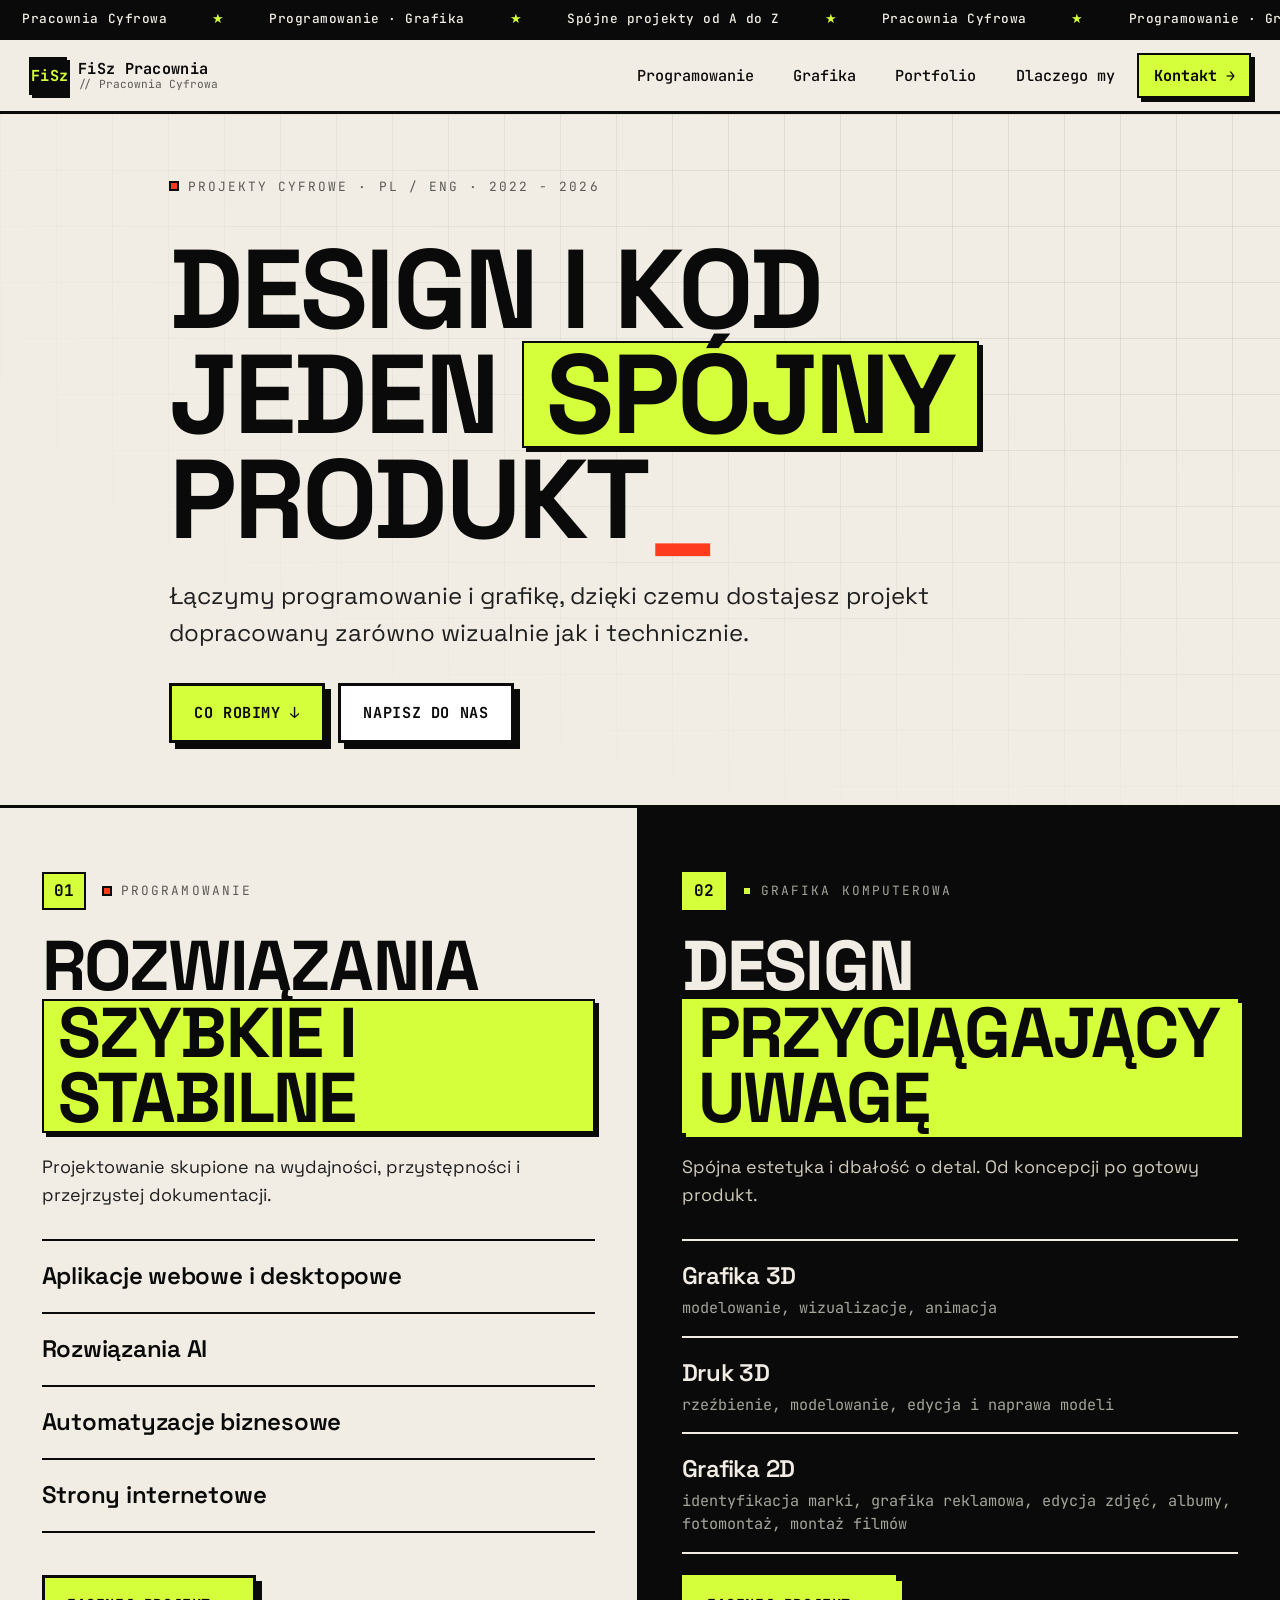
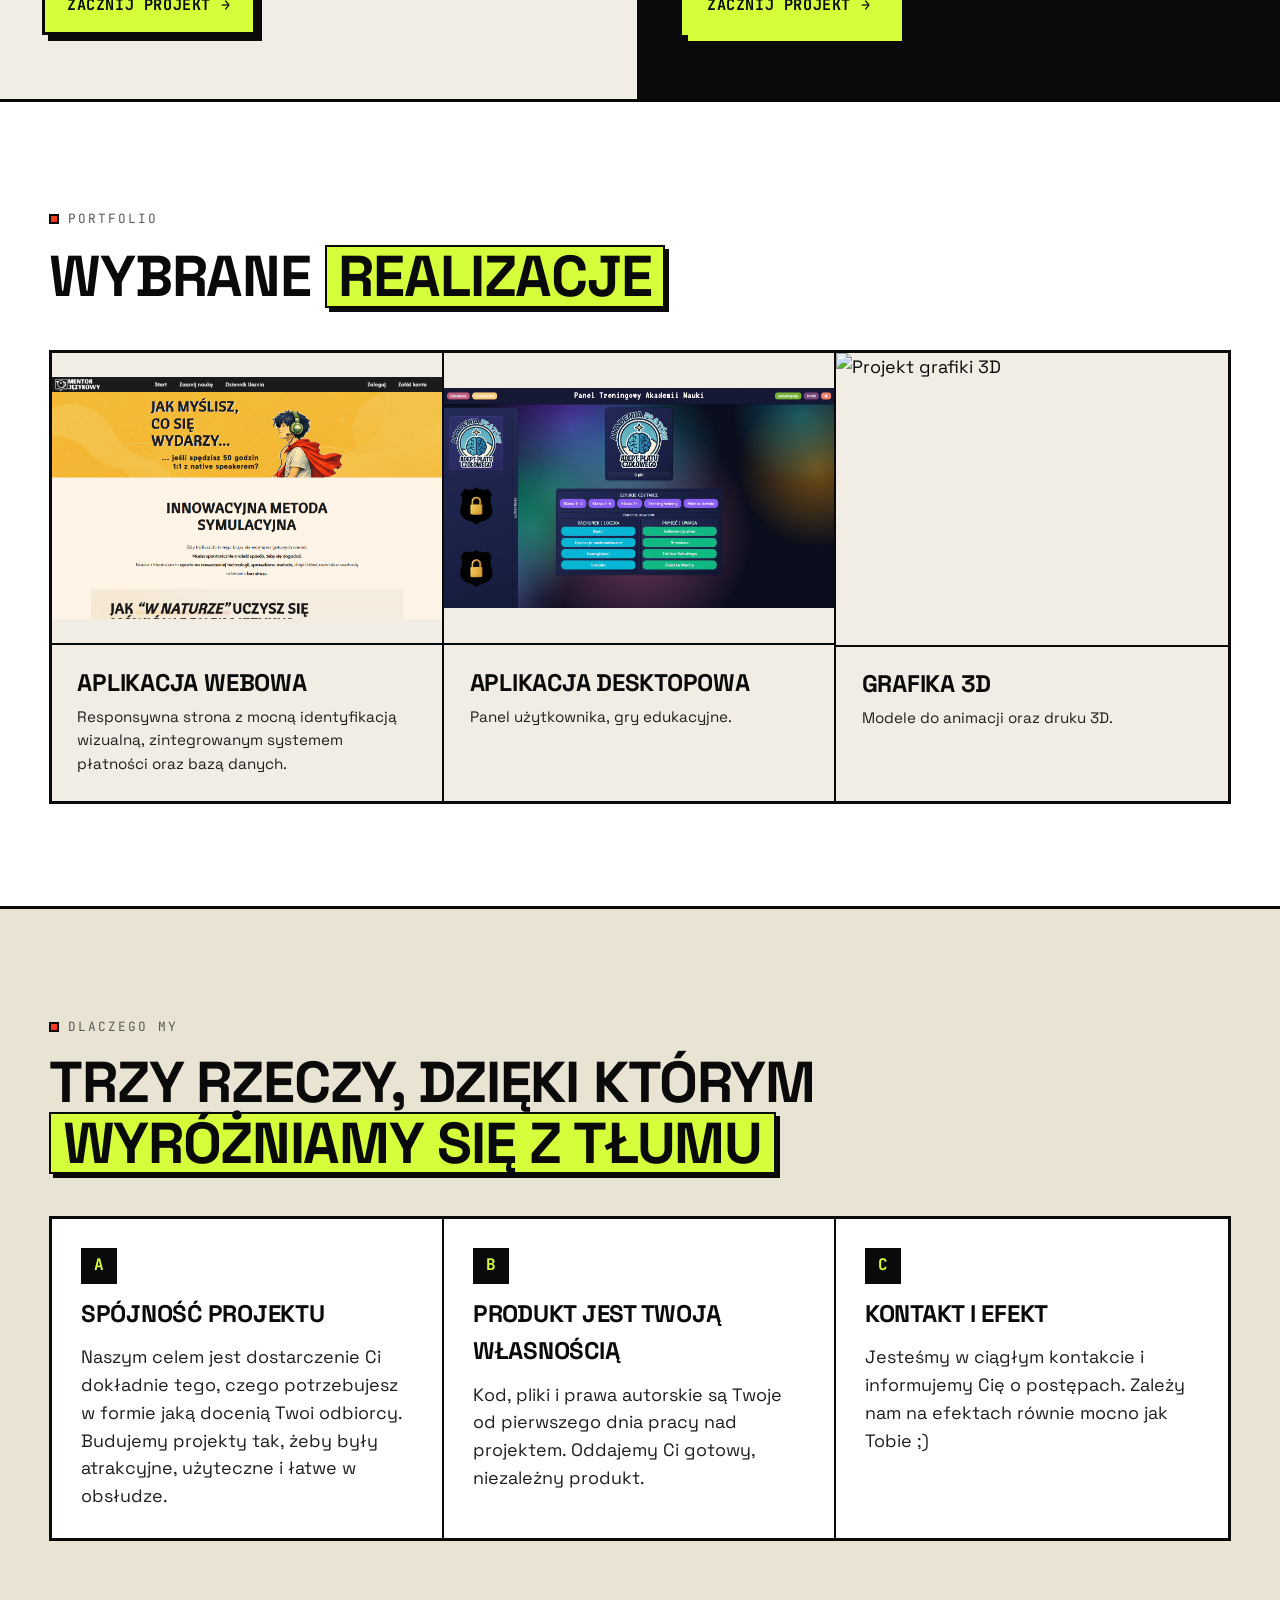
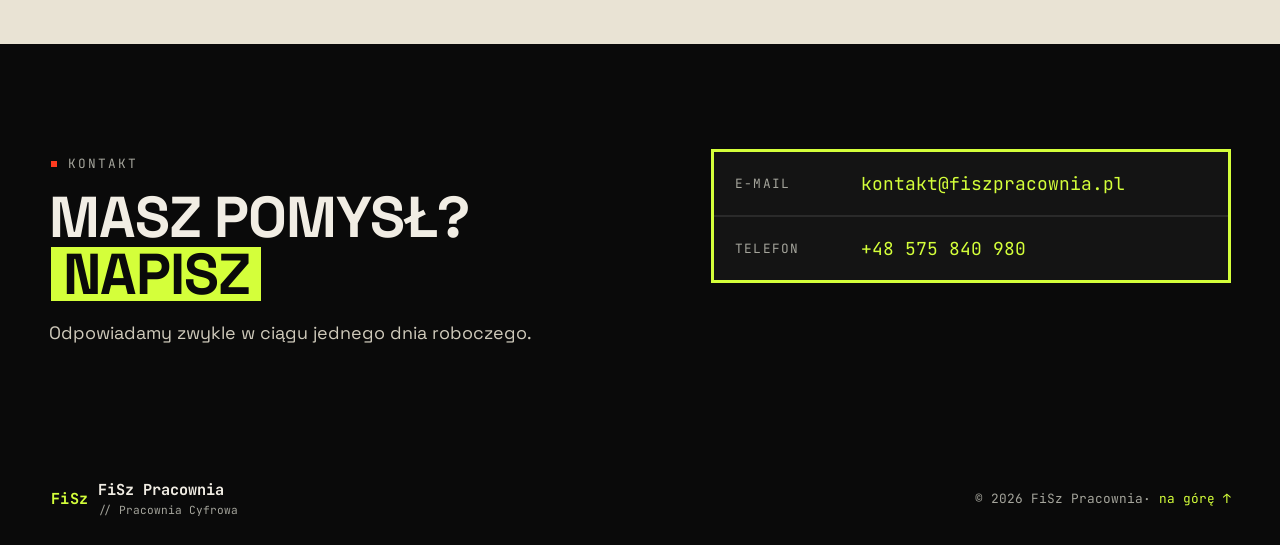
==== index.html @ e8bd593e "komit 3 26.05" ====
<!doctype html>
<html lang="pl">
<head>
  <meta charset="utf-8" />
  <meta name="viewport" content="width=device-width, initial-scale=1, viewport-fit=cover" />
  <meta name="theme-color" content="#0a0a0a" />
  <meta name="color-scheme" content="light dark" />

  <title>FiSz Pracownia - Pracownia Cyfrowa</title>
  <meta name="description" content="FiSz Pracownia — Pracownia Cyfrowa. Programowanie i Grafika Komputerowa" />
  <meta name="author" content="Filip Szczypuła" />
  <meta name="robots" content="index, follow" />

  <meta property="og:type" content="website" />
  <meta property="og:title" content="FiSz Pracownia- Pracownia Cyfrowa" />
  <meta property="og:description" content="Programowanie i Grafika Komputerowa w jednej pracowni. Stwórz z nami spójny produkt." />
  <meta property="og:locale" content="pl_PL" />
  <meta property="og:image" content="og-image.svg" />

  <meta name="twitter:card" content="summary_large_image" />
  <meta name="twitter:title" content="FiSz Pracownia - Pracownia Cyfrowa" />
  <meta name="twitter:description" content="Programowanie i Grafika Komputerowa w jednej pracowni. Stwórz z nami spójny produkt." />

  <link rel="icon" type="image/svg+xml" href="favicon.svg" />
  <link rel="canonical" href="./" />

  <link rel="preconnect" href="https://fonts.googleapis.com" />
  <link rel="preconnect" href="https://fonts.gstatic.com" crossorigin />
  <link href="https://fonts.googleapis.com/css2?family=Space+Grotesk:wght@400;500;600;700&family=JetBrains+Mono:wght@400;500;700&display=swap" rel="stylesheet" />

  <link rel="stylesheet" href="styles.css" />

  <script type="application/ld+json">
  {
    "@context": "https://schema.org",
    "@type": "ProfessionalService",
    "name": "FiSz Pracownia - Pracownia Cyfrowa",
    "description": "Pracownia programistyczno-graficzna. Aplikacje, AI, automatyzacje oraz grafika 3D i 2D.",
    "areaServed": "PL",
    "knowsLanguage": ["pl", "en"],
    "url": "./"
  }
  </script>
</head>
<body>

  <a class="skip" href="#main">Przejdź do treści</a>

  <!-- ============== TICKER ============== -->
  <div class="ticker" aria-hidden="true">
    <div class="ticker__track">
      <span>Pracownia Cyfrowa</span><span>★</span>
      <span>Programowanie · Grafika</span><span>★</span>
      <span>Spójne projekty od A do Z</span><span>★</span>
      <span>Pracownia Cyfrowa</span><span>★</span>
      <span>Programowanie · Grafika</span><span>★</span>
      <span>Spójne projekty od A do Z</span><span>★</span>
      <span>Pracownia Cyfrowa</span><span>★</span>
      <span>Programowanie · Grafika</span><span>★</span>
      <span>Spójne projekty od A do Z</span><span>★</span>
    </div>
  </div>

  <!-- ============== NAV ============== -->
  <header class="nav" id="top">
    <a href="#top" class="nav__brand" aria-label="FiSz Pracownia">
      <span class="nav__mark" aria-hidden="true">FiSz</span>
      <span class="nav__name">
        <strong>FiSz Pracownia</strong>
        <small>// Pracownia Cyfrowa</small>
      </span>
    </a>

    <button class="nav__toggle" type="button" aria-expanded="false" aria-controls="nav-menu" aria-label="Menu">
      <span></span><span></span><span></span>
    </button>

    <nav id="nav-menu" class="nav__menu" aria-label="Nawigacja główna">
      <a href="#programowanie">Programowanie</a>
      <a href="#grafika">Grafika</a>
        <a href="#portfolio">Portfolio</a>
      <a href="#dlaczego">Dlaczego my</a>
      <a href="#kontakt" class="nav__cta">Kontakt &rarr;</a>
    </nav>
  </header>

  <main id="main">

    <!-- ============== HERO ============== -->
    <section class="hero">
      <div class="grid-bg" aria-hidden="true"></div>

      <div class="hero__inner container">
        <p class="eyebrow"><span class="dot"></span> Projekty Cyfrowe · PL / ENG · 2022 - 2026</p>

        <h1 class="hero__title">
          Design i Kod<br />
          JEDEN
          <span class="hl">SPÓJNY</span><br />
          PRODUKT<span class="caret" aria-hidden="true">_</span>
        </h1>

        <p class="hero__lead">
          Łączymy programowanie i grafikę, dzięki czemu dostajesz projekt dopracowany zarówno wizualnie jak i technicznie.
        </p>

        <div class="hero__cta">
          <a href="#co-robimy" class="btn btn--primary">Co robimy &darr;</a>
          <a href="#kontakt" class="btn btn--ghost">Napisz do nas</a>
        </div>
      </div>
    </section>

    <!-- ============== CO ROBIMY — SPLIT ============== -->
    <section class="split" id="co-robimy" aria-label="Co robimy">

      <article class="split__half split__half--code" id="programowanie">
        <header class="split__head">
          <span class="split__num">01</span>
          <p class="eyebrow"><span class="dot"></span> Programowanie</p>
        </header>

        <h2 class="split__title">Rozwiązania<br /> <span class="hl">Szybkie i stabilne</span></h2>

        <p class="split__lead">
         Projektowanie skupione na wydajności, przystępności i przejrzystej dokumentacji.
        </p>

        <ul class="split__list" role="list">
          <li><strong>Aplikacje webowe i desktopowe</strong><span></span></li>
          <li><strong>Rozwiązania AI</strong><span></span></li>
          <li><strong>Automatyzacje biznesowe</strong><span></span></li>
          <li><strong>Strony internetowe</strong><span></span></li>
        </ul>

        <a href="#kontakt" class="btn btn--primary">Zacznij projekt &rarr;</a>
      </article>

      <article class="split__half split__half--art" id="grafika">
        <header class="split__head">
          <span class="split__num">02</span>
          <p class="eyebrow"><span class="dot"></span> Grafika Komputerowa</p>
        </header>

        <h2 class="split__title">Design<br /><span class="hl">przyciągający uwagę</span></h2>

        <p class="split__lead">
          Spójna estetyka i dbałość o detal. Od koncepcji po gotowy produkt.
        </p>

        <ul class="split__list" role="list">
          <li><strong>Grafika 3D</strong><span>modelowanie, wizualizacje, animacja</span></li>
          <li><strong>Druk 3D</strong><span>rzeźbienie, modelowanie, edycja i naprawa modeli</span></li>
          <li><strong>Grafika 2D</strong><span>identyfikacja marki, grafika reklamowa, edycja zdjęć, albumy, fotomontaż, montaż filmów</span></li>
        </ul>

        <a href="#kontakt" class="btn btn--accent">Zacznij projekt &rarr;</a>
      </article>

    </section>


    <section class="portfolio" id="portfolio" aria-labelledby="portfolio-title">
  <div class="container">
    <header class="section__head">
      <p class="eyebrow"><span class="dot"></span> Portfolio</p>
      <h2 class="section__title" id="portfolio-title">
        Wybrane <span class="hl">realizacje</span>
      </h2>
    </header>

    <div class="portfolio__grid">
      <a class="portfolio__item" href="https://mentorjezykowy.pl/" target="_blank" rel="noopener noreferrer">
        <div class="portfolio__image">
          <img src="../images/mentor.png" alt="Projekt strony internetowej" loading="lazy">
        </div>

        <div class="portfolio__content">
          <h3>Aplikacja webowa</h3>
          <p>Responsywna strona z mocną identyfikacją wizualną, zintegrowanym systemem płatności oraz bazą danych.</p>
        </div>
      </a>

      <a class="portfolio__item" href="https://apps.microsoft.com/detail/9n2g4152vn61?hl=pl-PL&gl=PL" target="_blank" rel="noopener noreferrer">
        <div class="portfolio__image">
          <img src="../images/panel.png" alt="Projekt aplikacji webowej" loading="lazy">
        </div>

        <div class="portfolio__content">
          <h3>Aplikacja desktopowa</h3>
          <p>Panel użytkownika, gry edukacyjne.</p>
        </div>
      </a>

      <a class="portfolio__item">
        <div class="portfolio__image">
          <img src="../images/sailor.png" alt="Projekt grafiki 3D" loading="lazy">
        </div>

        <div class="portfolio__content">
          <h3>Grafika 3D</h3>
          <p>Modele do animacji oraz druku 3D.</p>
        </div>
      </a>
    </div>
  </div>
</section>

    <!-- ============== DLACZEGO MY ============== -->
    <section class="why" id="dlaczego" aria-label="Dlaczego my">
      <div class="container">
        <header class="section__head">
          <p class="eyebrow"><span class="dot"></span> Dlaczego my</p>
          <h2 class="section__title">Trzy rzeczy, dzięki którym <span class="hl">wyróżniamy się z tłumu</span></h2>
        </header>

        <div class="why__grid">
          <div class="why__item">
            <span class="why__num">A</span>
            <h3>Spójność projektu</h3>
            <p>Naszym celem jest dostarczenie Ci dokładnie tego, czego potrzebujesz w formie jaką docenią Twoi odbiorcy.
                Budujemy projekty tak, żeby były atrakcyjne, użyteczne i łatwe w obsłudze.
            </p>
          </div>
          <div class="why__item">
            <span class="why__num">B</span>
            <h3>Produkt jest twoją własnością</h3>
            <p>Kod, pliki i prawa autorskie są Twoje od pierwszego dnia pracy nad projektem. Oddajemy Ci gotowy, niezależny produkt.</p>
          </div>
          <div class="why__item">
            <span class="why__num">C</span>
            <h3>Kontakt i Efekt</h3>
            <p>Jesteśmy w ciągłym kontakcie i informujemy Cię o postępach. Zależy nam na efektach równie mocno jak Tobie ;)</p>
          </div>
        </div>
      </div>
    </section>

    <!-- ============== KONTAKT ============== -->
    <section class="contact" id="kontakt" aria-label="Kontakt">
      <div class="container contact__inner">
        <div class="contact__copy">
          <p class="eyebrow"><span class="dot"></span> Kontakt</p>
          <h2 class="contact__title">
            Masz pomysł?<br />
            <span class="hl">Napisz</span>
          </h2>
          <p class="contact__lead">
            Odpowiadamy zwykle
            w ciągu jednego dnia roboczego.
          </p>
        </div>

        <ul class="contact__list" role="list">
          <li>
            <span>E-mail</span>
            <a href="mailto:kontakt@flipiakszczypula.pl">kontakt@fiszpracownia.pl</a>
          </li>
          <li>
            <span>Telefon</span>
            <a href="tel:+48000000000">+48 575 840 980</a>
          </li>
        </ul>
      </div>
    </section>

  </main>

  <!-- ============== FOOTER ============== -->
  <footer class="footer">
    <div class="container footer__inner">
      <div class="footer__brand">
        <span class="nav__mark">FiSz</span>
        <div>
          <strong>FiSz Pracownia </strong>
          <small>// Pracownia Cyfrowa</small>
        </div>
      </div>

      <p class="footer__meta">
        © <span id="year">2026</span> FiSz Pracownia·
        <a href="#top">na górę &uarr;</a>
      </p>
    </div>
  </footer>

  <script src="script.js" defer></script>
</body>
</html>
---- styles.css ----
/* =========================================================
   FLIPIAK SZCZYPUŁA — pracownia kodu i obrazu
   Brutalist · clean · mobile-first · zero dependencies
   ========================================================= */

/* ---------- DESIGN TOKENS ---------- */
:root {
  --bg:           #f1ede4;
  --bg-2:         #e9e3d4;
  --paper:        #ffffff;
  --ink:          #0a0a0a;
  --ink-soft:     #1f1f1f;
  --muted:        #5a5a55;
  --line:         #0a0a0a;

  --accent:       #d4ff3a;
  --accent-2:     #ff3b1f;
  --accent-3:     #2b6cff;

  --dark-bg:      #0a0a0a;
  --dark-ink:     #f1ede4;
  --dark-muted:   #a5a59c;

  --font-display: "Space Grotesk", system-ui, -apple-system, "Segoe UI", sans-serif;
  --font-mono:    "JetBrains Mono", ui-monospace, "SF Mono", Consolas, monospace;

  /* fluid type scale */
  --fs-xs:    clamp(0.72rem, 0.68rem + 0.2vw, 0.8rem);
  --fs-sm:    clamp(0.84rem, 0.78rem + 0.3vw, 0.95rem);
  --fs-md:    clamp(1rem, 0.92rem + 0.4vw, 1.12rem);
  --fs-lg:    clamp(1.15rem, 1rem + 0.8vw, 1.5rem);
  --fs-xl:    clamp(1.6rem, 1.2rem + 2vw, 2.4rem);
  --fs-xxl:   clamp(2.2rem, 1.6rem + 3vw, 3.6rem);
  --fs-huge:  clamp(2.6rem, 1.6rem + 7vw, 7rem);

  /* spacing */
  --pad:       clamp(1.1rem, 0.7rem + 2vw, 1.8rem);
  --section-y: clamp(3.5rem, 2.4rem + 5vw, 7rem);

  /* structure */
  --border:    2px solid var(--line);
  --border-th: 3px solid var(--line);
  --shadow:    6px 6px 0 0 var(--ink);
  --shadow-lg: 10px 10px 0 0 var(--ink);

  /* layout */
  --container: 1240px;
  --nav-h:     72px;
}

/* ---------- RESET ---------- */
*, *::before, *::after { box-sizing: border-box; }
html { -webkit-text-size-adjust: 100%; scroll-behavior: smooth; }
body, h1, h2, h3, h4, p, ul, ol, figure { margin: 0; padding: 0; }
ul, ol { list-style: none; }
img, svg, video { max-width: 100%; display: block; }
button, input, select, textarea { font: inherit; color: inherit; background: none; border: 0; }
a { color: inherit; text-decoration: none; }
:focus-visible { outline: 3px solid var(--accent-3); outline-offset: 3px; }

/* ---------- BASE ---------- */
html { background: var(--bg); }
body {
  font-family: var(--font-display);
  font-size: var(--fs-md);
  line-height: 1.55;
  color: var(--ink);
  background: var(--bg);
  -webkit-font-smoothing: antialiased;
  text-rendering: optimizeLegibility;
  overflow-x: hidden;
}

body.nav-open {
  overflow: hidden;
}

.container {
  width: min(100%, var(--container));
  margin-inline: auto;
  padding-inline: var(--pad);
}

.skip {
  position: absolute; left: -9999px; top: 0;
  background: var(--accent); color: var(--ink);
  padding: .6rem 1rem; font-family: var(--font-mono); font-weight: 700;
  border: var(--border);
}
.skip:focus { left: 1rem; top: 1rem; z-index: 9999; }

/* ---------- TICKER ---------- */
.ticker {
  background: var(--ink);
  color: var(--bg);
  border-bottom: var(--border-th);
  overflow: hidden;
  font-family: var(--font-mono);
  font-size: var(--fs-xs);
  font-weight: 500;
  letter-spacing: 0.04em;
}
.ticker__track {
  display: inline-flex;
  white-space: nowrap;
  padding: 0.55rem 0;
  animation: ticker 50s linear infinite;
}
.ticker__track > span { padding-inline: 1.4rem; }
.ticker__track > span:nth-child(even) { color: var(--accent); }
@keyframes ticker {
  from { transform: translateX(0); }
  to   { transform: translateX(-50%); }
}
@media (prefers-reduced-motion: reduce) {
  .ticker__track { animation: none; }
}

/* ---------- NAV ---------- */
.nav {
  position: sticky; top: 0; z-index: 100;
  background: var(--bg);
  border-bottom: var(--border-th);
  display: flex; align-items: center; justify-content: space-between;
  gap: 1rem;
  padding: 0.8rem var(--pad);
  min-height: var(--nav-h);
}
.nav__brand {
  display: flex; align-items: center; gap: 0.7rem;
  font-family: var(--font-mono);
}
.nav__mark {
  display: inline-grid; place-items: center;
  width: 38px; height: 38px;
  background: var(--ink); color: var(--accent);
  font-weight: 700; font-size: 0.95rem;
  border: var(--border);
  box-shadow: 3px 3px 0 0 var(--ink);
  letter-spacing: 0.03em;
}
.nav__name { display: flex; flex-direction: column; line-height: 1.1; }
.nav__name strong { font-size: 0.95rem; letter-spacing: 0.02em; }
.nav__name small  { font-size: 0.7rem; color: var(--muted); }

.nav__menu {
  display: flex; align-items: center; gap: 0.4rem;
  font-family: var(--font-mono);
  font-size: var(--fs-sm);
  font-weight: 500;
}
.nav__menu a {
  padding: 0.55rem 0.9rem;
  border: 2px solid transparent;
  transition: background .12s, color .12s, border-color .12s;
}
.nav__menu a:hover { background: var(--ink); color: var(--bg); }
.nav__cta {
  background: var(--accent);
  border: var(--border) !important;
  box-shadow: 4px 4px 0 0 var(--ink);
  font-weight: 700 !important;
}
.nav__cta:hover {
  transform: translate(2px, 2px);
  box-shadow: 2px 2px 0 0 var(--ink);
  background: var(--accent) !important;
  color: var(--ink) !important;
}

.nav__toggle {
  display: none;
  width: 44px; height: 44px;
  border: var(--border);
  background: var(--paper);
  cursor: pointer;
}
.nav__toggle span {
  display: block; height: 2px; background: var(--ink);
  width: 22px; margin: 4px auto;
  transition: transform .25s, opacity .25s;
}
.nav__toggle[aria-expanded="true"] span:nth-child(1) { transform: translateY(6px) rotate(45deg); }
.nav__toggle[aria-expanded="true"] span:nth-child(2) { opacity: 0; }
.nav__toggle[aria-expanded="true"] span:nth-child(3) { transform: translateY(-6px) rotate(-45deg); }

@media (max-width: 880px) {
  .nav {
    position: sticky;
    top: 0;
    z-index: 100;
    min-height: var(--nav-h);
  }

  .nav__brand,
  .nav__toggle {
    position: relative;
    z-index: 3;
  }

  .nav__toggle {
    display: block;
    flex: 0 0 auto;
  }

  .nav__brand {
    min-width: 0;
  }

  .nav__name {
    min-width: 0;
  }

  .nav__name strong,
  .nav__name small {
    white-space: nowrap;
    overflow: hidden;
    text-overflow: ellipsis;
  }

  .nav__menu {
    position: absolute;
    left: 0;
    right: 0;
    top: 100%;
    z-index: 2;

    flex-direction: column;
    align-items: stretch;
    gap: 0;

    background: var(--bg);
    border-top: var(--border-th);
    border-bottom: var(--border-th);
    padding: 1rem;

    transform: translateY(-120%);
    opacity: 0;
    pointer-events: none;

    transition: transform .3s ease, opacity .2s ease;
    max-height: calc(100dvh - var(--nav-h));
    overflow-y: auto;
    box-shadow: 0 6px 0 0 var(--ink);
  }

  .nav.is-open .nav__menu {
    transform: translateY(0);
    opacity: 1;
    pointer-events: auto;
  }

  .nav__menu a {
    padding: 1rem;
    border-bottom: var(--border);
    font-size: 1.1rem;
    background: var(--bg);
  }

  .nav__menu a:last-child {
    border-bottom: var(--border);
  }

  .nav__cta {
    margin-top: 1rem;
    text-align: center;
    background: var(--accent) !important;
  }
}

/* ---------- TYPOGRAPHY HELPERS ---------- */
.eyebrow {
  font-family: var(--font-mono);
  font-size: var(--fs-xs);
  text-transform: uppercase;
  letter-spacing: 0.16em;
  color: var(--muted);
  display: inline-flex; align-items: center; gap: .55rem;
  margin-bottom: 1rem;
}
.dot {
  display: inline-block;
  width: 10px; height: 10px;
  background: var(--accent-2);
  border: 2px solid var(--ink);
}
.hl {
  background: var(--accent);
  padding: 0 .2em;
  box-shadow: 4px 4px 0 0 var(--ink);
  border: 2px solid var(--ink);
  display: inline-block;
  color: var(--dark-bg);
}

/* ---------- BUTTONS ---------- */
.btn {
  display: inline-flex; align-items: center; justify-content: center;
  gap: 0.5rem;
  padding: 0.95rem 1.4rem;
  font-family: var(--font-mono);
  font-weight: 700;
  font-size: var(--fs-sm);
  letter-spacing: 0.04em;
  text-transform: uppercase;
  border: var(--border-th);
  box-shadow: var(--shadow);
  transition: transform .12s ease, box-shadow .12s ease;
  cursor: pointer;
  text-align: center;
  white-space: nowrap;
}
.btn:hover, .btn:focus-visible {
  transform: translate(3px, 3px);
  box-shadow: 3px 3px 0 0 var(--ink);
}
.btn--primary { background: var(--accent); color: var(--ink); }
.btn--ghost   { background: var(--paper);  color: var(--ink); }
.btn--accent  {
  background: var(--accent); color: var(--ink);
  border-color: var(--accent);
  box-shadow: 6px 6px 0 0 var(--accent);
}
.btn--accent:hover {
  box-shadow: 3px 3px 0 0 var(--accent);
}

/* ---------- HERO ---------- */
.hero {
  position: relative;
  padding: clamp(3rem, 3vw + 1.5rem, 6rem) var(--pad);
  border-bottom: var(--border-th);
  overflow: hidden;
}
.grid-bg {
  position: absolute; inset: 0; pointer-events: none;
  background-image:
    linear-gradient(to right, rgba(10,10,10,.07) 1px, transparent 1px),
    linear-gradient(to bottom, rgba(10,10,10,.07) 1px, transparent 1px);
  background-size: 56px 56px;
  mask-image: radial-gradient(ellipse at top right, #000 30%, transparent 80%);
}
.hero__inner {
  position: relative;
  display: flex; flex-direction: column;
  gap: 1.6rem;
  max-width: 1000px;
}
.hero__title {
  font-size: var(--fs-huge);
  line-height: 0.92;
  letter-spacing: -0.025em;
  font-weight: 700;
  text-transform: uppercase;
}
.caret {
  display: inline-block;
  color: var(--accent-2);
  animation: blink 1s steps(2) infinite;
}
@keyframes blink { 50% { opacity: 0; } }
@media (prefers-reduced-motion: reduce) { .caret { animation: none; } }
.hero__lead {
  max-width: 52ch;
  font-size: var(--fs-lg);
  color: var(--ink-soft);
}
.hero__cta {
  display: flex; flex-wrap: wrap; gap: .8rem;
  margin-top: .4rem;
}

/* ---------- SPLIT ---------- */
.split {
  display: grid;
  grid-template-columns: 1fr 1fr;
  border-bottom: var(--border-th);
}
.split__half {
  position: relative;
  display: flex; flex-direction: column;
  gap: 1.3rem;
  padding: clamp(2.4rem, 1.6rem + 3vw, 4.5rem) clamp(1.4rem, 1rem + 2vw, 3rem);
  min-height: clamp(520px, 60vh, 720px);
}
.split__half--code {
  background: var(--bg);
  border-right: var(--border-th);
}
.split__half--art {
  background: var(--dark-bg);
  color: var(--dark-ink);
}
.split__half--art .eyebrow { color: var(--dark-muted); }
.split__half--art .hl {
  background: var(--accent);
  color: var(--ink);
  box-shadow: 4px 4px 0 0 var(--accent);
  border-color: var(--accent);
}
.split__half--art .dot { background: var(--accent); }

.split__head {
  display: flex; align-items: center; gap: 1rem;
  margin-bottom: .2rem;
}
.split__head .eyebrow { margin: 0; }
.split__num {
  font-family: var(--font-mono);
  font-size: 1rem;
  font-weight: 700;
  background: var(--accent);
  color: var(--ink);
  padding: .3rem .65rem;
  border: 2px solid var(--ink);
}
.split__half--art .split__num { border-color: var(--accent); }

.split__title {
  font-size: clamp(2.2rem, 1.4rem + 4vw, 4.4rem);
  line-height: 0.92;
  letter-spacing: -0.025em;
  text-transform: uppercase;
  font-weight: 700;
}
.split__lead {
  max-width: 48ch;
  color: var(--ink-soft);
  font-size: var(--fs-md);
}
.split__half--art .split__lead { color: #cfcabb; }

.split__list {
  display: grid; gap: 0;
  margin-top: .6rem;
  border-top: 2px solid currentColor;
}
.split__list li {
  display: flex; flex-direction: column;
  gap: .1rem;
  padding: 1rem 0;
  border-bottom: 2px solid currentColor;
  font-family: var(--font-mono);
}
.split__list strong {
  font-family: var(--font-display);
  font-size: var(--fs-lg);
  letter-spacing: -0.01em;
  font-weight: 600;
}
.split__list span {
  font-size: var(--fs-sm);
  color: var(--muted);
}
.split__half--art .split__list span { color: var(--dark-muted); }

.split__half .btn { align-self: flex-start; margin-top: auto; }

@media (max-width: 920px) {
  .split { grid-template-columns: 1fr; }
  .split__half--code { border-right: 0; border-bottom: var(--border-th); }
  .split__half { min-height: 0; }
}

/* ---------- WHY ---------- */
.why {
  padding-block: var(--section-y);
  border-bottom: var(--border-th);
  background: var(--bg-2);
}
.section__head {
  margin-bottom: clamp(1.6rem, 1rem + 2vw, 3rem);
  max-width: 70ch;
}
.section__title {
  font-size: var(--fs-xxl);
  line-height: 1.02;
  letter-spacing: -0.02em;
  text-transform: uppercase;
  font-weight: 700;
}
.why__grid {
  display: grid;
  grid-template-columns: repeat(3, 1fr);
  gap: 0;
  border: var(--border-th);
  background: var(--paper);
}
.why__item {
  padding: clamp(1.4rem, 1rem + 1vw, 2rem);
  border-right: 2px solid var(--ink);
  display: flex; flex-direction: column; gap: .7rem;
  transition: background .2s;
}
.why__item:last-child { border-right: 0; }
.why__item:hover { background: var(--accent); }
.why__num {
  font-family: var(--font-mono);
  font-size: 1rem;
  font-weight: 700;
  width: 36px; height: 36px;
  display: grid; place-items: center;
  background: var(--ink); color: var(--accent);
  border: 2px solid var(--ink);
}
.why__item h3 {
  font-size: var(--fs-lg);
  text-transform: uppercase;
  letter-spacing: -0.01em;
}
.why__item p { color: var(--ink-soft); font-size: var(--fs-md); }

@media (max-width: 900px) {
  .why__grid { grid-template-columns: 1fr; }
  .why__item { border-right: 0; border-bottom: 2px solid var(--ink); }
  .why__item:last-child { border-bottom: 0; }
}

/* ---------- CONTACT ---------- */
.contact {
  padding-block: var(--section-y);
  background: var(--dark-bg);
  color: var(--dark-ink);
  border-bottom: var(--border-th);
}
.contact .eyebrow { color: var(--dark-muted); }
.contact__inner {
  display: grid;
  grid-template-columns: 1.2fr 1fr;
  gap: clamp(2rem, 3vw, 4rem);
  align-items: start;
}
.contact__title {
  font-size: var(--fs-xxl);
  line-height: 0.95;
  letter-spacing: -0.02em;
  text-transform: uppercase;
}
.contact__lead {
  margin-top: 1rem;
  color: #cfcabb;
  max-width: 50ch;
  font-size: var(--fs-md);
}

.contact__list {
  display: grid; gap: 0;
  border: var(--border-th);
  border-color: var(--accent);
  background: #141414;
  font-family: var(--font-mono);
}
.contact__list li {
  display: grid;
  grid-template-columns: 110px 1fr;
  gap: 1rem;
  padding: 1.1rem 1.3rem;
  border-bottom: 2px solid #2a2a2a;
  align-items: center;
}
.contact__list li:last-child { border-bottom: 0; }
.contact__list span {
  color: var(--dark-muted);
  text-transform: uppercase;
  font-size: var(--fs-xs);
  letter-spacing: 0.1em;
}
.contact__list a {
  color: var(--accent);
  font-size: var(--fs-md);
  word-break: break-word;
}
.contact__list a:hover { text-decoration: underline; text-underline-offset: 4px; }
.contact__plain { color: var(--dark-ink) !important; font-size: var(--fs-md) !important; text-transform: none !important; letter-spacing: 0 !important; }

@media (max-width: 820px) {
  .contact__inner { grid-template-columns: 1fr; }
  .contact__list li { grid-template-columns: 90px 1fr; }
}
@media (max-width: 480px) {
  .contact__list li { grid-template-columns: 1fr; gap: .3rem; }
}

/* ---------- FOOTER ---------- */
.footer {
  background: var(--ink);
  color: var(--bg);
  padding-block: clamp(1.6rem, 2vw, 2.4rem);
}
.footer__inner {
  display: flex; align-items: center; justify-content: space-between;
  flex-wrap: wrap;
  gap: 1.2rem;
}
.footer__brand {
  display: flex; align-items: center; gap: .7rem;
  font-family: var(--font-mono);
}
.footer__brand strong { display: block; font-size: .95rem; }
.footer__brand small  { display: block; font-size: .7rem; color: var(--dark-muted); }
.footer__meta {
  font-family: var(--font-mono);
  font-size: var(--fs-xs);
  color: var(--dark-muted);
}
.footer__meta a { color: var(--accent); }
@media (max-width: 540px) {
  .footer__inner { justify-content: center; text-align: center; }
}

/* ---------- SCROLL REVEAL ---------- */
.reveal {
  opacity: 0;
  transform: translateY(20px);
  transition: opacity .6s ease, transform .6s ease;
  will-change: opacity, transform;
}
.reveal.is-visible { opacity: 1; transform: none; }
@media (prefers-reduced-motion: reduce) {
  .reveal { opacity: 1; transform: none; transition: none; }
}

/* ---------- SELECTION ---------- */
::selection { background: var(--accent); color: var(--ink); }

/* ---------- PRINT ---------- */
@media print {
  .ticker, .nav__toggle { display: none; }
  body { background: #fff; color: #000; }
  .split__half--art, .contact { background: #fff !important; color: #000 !important; }
}



/* ---------- PORTFOLIO ---------- */
.portfolio {
  padding-block: var(--section-y);
  border-bottom: var(--border-th);
  background: var(--paper);
}

.portfolio__grid {
  display: grid;
  grid-template-columns: repeat(3, 1fr);
  gap: 0;
  border: var(--border-th);
  background: var(--ink);
}

.portfolio__item {
  background: var(--bg);
  border-right: 2px solid var(--ink);
  display: flex;
  flex-direction: column;
  transition: background .18s ease, transform .18s ease;
}

.portfolio__item:last-child {
  border-right: 0;
}

.portfolio__item:hover {
  background: var(--accent);
  transform: translateY(-4px);
}

.portfolio__image {
  aspect-ratio: 4 / 3;
  border-bottom: 2px solid var(--ink);
  background: transparent;
  overflow: hidden;

  display: flex;
  align-items: center;
  justify-content: center;
}

.portfolio__image img {
  width: 100%;
  height: 100%;
  object-fit: contain;
  object-position: center;
}

.portfolio__content {
  padding: clamp(1.1rem, 1rem + 1vw, 1.6rem);
}

.portfolio__content h3 {
  font-size: var(--fs-lg);
  line-height: 1;
  text-transform: uppercase;
  letter-spacing: -0.01em;
  margin-bottom: .6rem;
}

.portfolio__content p {
  color: var(--ink-soft);
  font-size: var(--fs-sm);
  max-width: 38ch;
}

@media (max-width: 900px) {
  .portfolio__grid {
    grid-template-columns: 1fr;
  }

  .portfolio__item {
    border-right: 0;
    border-bottom: 2px solid var(--ink);
  }

  .portfolio__item:last-child {
    border-bottom: 0;
  }

  .portfolio__image {
    aspect-ratio: 16 / 10;
  }
}

.portfolio__item {
  color: inherit;
  text-decoration: none;
  cursor: pointer;
}

.portfolio__item:focus-visible {
  outline: 3px solid var(--accent-3);
  outline-offset: 4px;
}
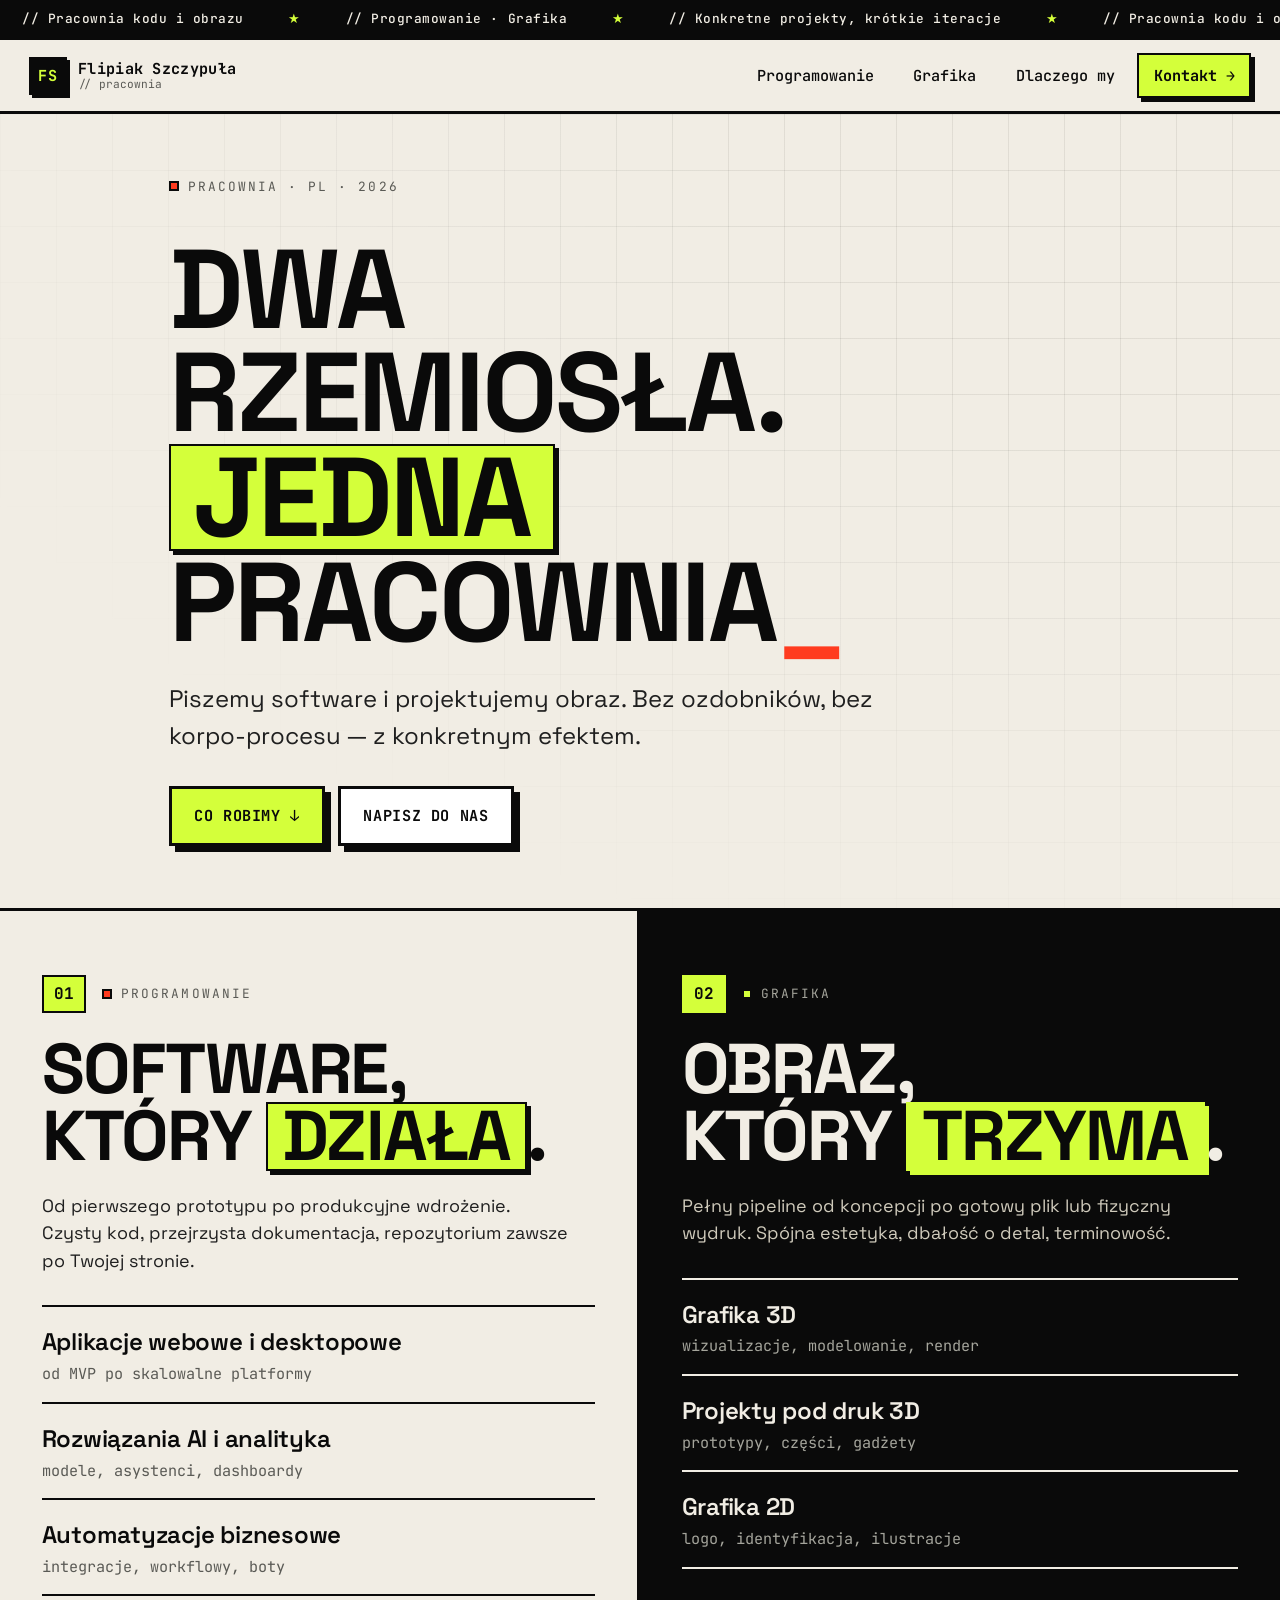
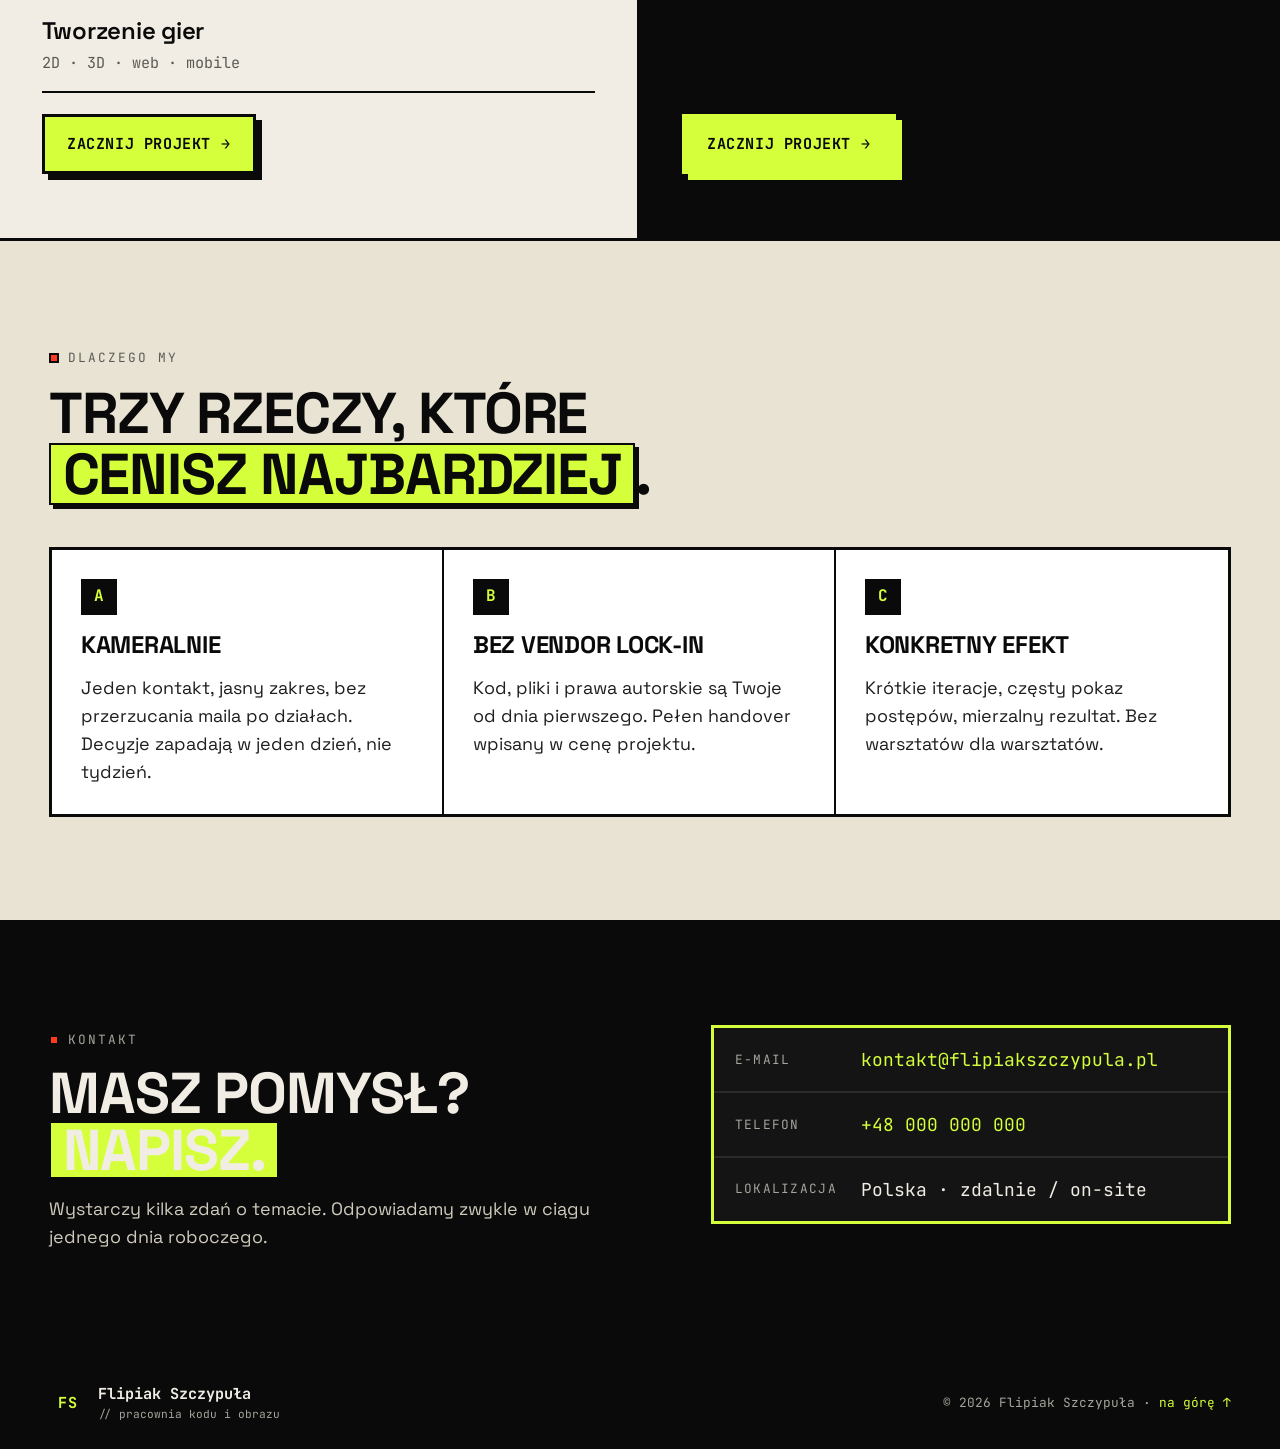
==== commit b8e7cb9b: "Deploy fiszpracownia.pl" ====
--- a/index.html
+++ b/index.html
@@ -6,20 +6,20 @@
   <meta name="theme-color" content="#0a0a0a" />
   <meta name="color-scheme" content="light dark" />
 
-  <title>FiSz Pracownia - Pracownia Cyfrowa</title>
-  <meta name="description" content="FiSz Pracownia — Pracownia Cyfrowa. Programowanie i Grafika Komputerowa" />
-  <meta name="author" content="Filip Szczypuła" />
+  <title>Flipiak Szczypuła — pracownia kodu i obrazu</title>
+  <meta name="description" content="Flipiak Szczypuła — niewielka pracownia. Programowanie (aplikacje, AI, automatyzacje, gry) oraz grafika (3D, druk 3D, 2D). Konkretne projekty, bez korpo-procesu." />
+  <meta name="author" content="Flipiak Szczypuła" />
   <meta name="robots" content="index, follow" />
 
   <meta property="og:type" content="website" />
-  <meta property="og:title" content="FiSz Pracownia- Pracownia Cyfrowa" />
-  <meta property="og:description" content="Programowanie i Grafika Komputerowa w jednej pracowni. Stwórz z nami spójny produkt." />
+  <meta property="og:title" content="Flipiak Szczypuła — pracownia kodu i obrazu" />
+  <meta property="og:description" content="Programowanie i grafika w jednej pracowni. Konkretne projekty, bezpośredni kontakt." />
   <meta property="og:locale" content="pl_PL" />
   <meta property="og:image" content="og-image.svg" />
 
   <meta name="twitter:card" content="summary_large_image" />
-  <meta name="twitter:title" content="FiSz Pracownia - Pracownia Cyfrowa" />
-  <meta name="twitter:description" content="Programowanie i Grafika Komputerowa w jednej pracowni. Stwórz z nami spójny produkt." />
+  <meta name="twitter:title" content="Flipiak Szczypuła — pracownia kodu i obrazu" />
+  <meta name="twitter:description" content="Programowanie i grafika w jednej pracowni." />
 
   <link rel="icon" type="image/svg+xml" href="favicon.svg" />
   <link rel="canonical" href="./" />
@@ -34,8 +34,8 @@
   {
     "@context": "https://schema.org",
     "@type": "ProfessionalService",
-    "name": "FiSz Pracownia - Pracownia Cyfrowa",
-    "description": "Pracownia programistyczno-graficzna. Aplikacje, AI, automatyzacje oraz grafika 3D i 2D.",
+    "name": "Flipiak Szczypuła",
+    "description": "Pracownia programistyczno-graficzna. Aplikacje, AI, automatyzacje, gry oraz grafika 3D, 2D i projekty pod druk 3D.",
     "areaServed": "PL",
     "knowsLanguage": ["pl", "en"],
     "url": "./"
@@ -49,25 +49,25 @@
   <!-- ============== TICKER ============== -->
   <div class="ticker" aria-hidden="true">
     <div class="ticker__track">
-      <span>Pracownia Cyfrowa</span><span>★</span>
-      <span>Programowanie · Grafika</span><span>★</span>
-      <span>Spójne projekty od A do Z</span><span>★</span>
-      <span>Pracownia Cyfrowa</span><span>★</span>
-      <span>Programowanie · Grafika</span><span>★</span>
-      <span>Spójne projekty od A do Z</span><span>★</span>
-      <span>Pracownia Cyfrowa</span><span>★</span>
-      <span>Programowanie · Grafika</span><span>★</span>
-      <span>Spójne projekty od A do Z</span><span>★</span>
+      <span>// Pracownia kodu i obrazu</span><span>★</span>
+      <span>// Programowanie · Grafika</span><span>★</span>
+      <span>// Konkretne projekty, krótkie iteracje</span><span>★</span>
+      <span>// Pracownia kodu i obrazu</span><span>★</span>
+      <span>// Programowanie · Grafika</span><span>★</span>
+      <span>// Konkretne projekty, krótkie iteracje</span><span>★</span>
+      <span>// Pracownia kodu i obrazu</span><span>★</span>
+      <span>// Programowanie · Grafika</span><span>★</span>
+      <span>// Konkretne projekty, krótkie iteracje</span><span>★</span>
     </div>
   </div>
 
   <!-- ============== NAV ============== -->
   <header class="nav" id="top">
-    <a href="#top" class="nav__brand" aria-label="FiSz Pracownia">
-      <span class="nav__mark" aria-hidden="true">FiSz</span>
+    <a href="#top" class="nav__brand" aria-label="Flipiak Szczypuła — strona główna">
+      <span class="nav__mark" aria-hidden="true">FS</span>
       <span class="nav__name">
-        <strong>FiSz Pracownia</strong>
-        <small>// Pracownia Cyfrowa</small>
+        <strong>Flipiak Szczypuła</strong>
+        <small>// pracownia</small>
       </span>
     </a>
 
@@ -78,7 +78,6 @@
     <nav id="nav-menu" class="nav__menu" aria-label="Nawigacja główna">
       <a href="#programowanie">Programowanie</a>
       <a href="#grafika">Grafika</a>
-        <a href="#portfolio">Portfolio</a>
       <a href="#dlaczego">Dlaczego my</a>
       <a href="#kontakt" class="nav__cta">Kontakt &rarr;</a>
     </nav>
@@ -91,17 +90,18 @@
       <div class="grid-bg" aria-hidden="true"></div>
 
       <div class="hero__inner container">
-        <p class="eyebrow"><span class="dot"></span> Projekty Cyfrowe · PL / ENG · 2022 - 2026</p>
+        <p class="eyebrow"><span class="dot"></span> Pracownia · PL · 2026</p>
 
         <h1 class="hero__title">
-          Design i Kod<br />
-          JEDEN
-          <span class="hl">SPÓJNY</span><br />
-          PRODUKT<span class="caret" aria-hidden="true">_</span>
+          DWA<br />
+          RZEMIOSŁA.<br />
+          <span class="hl">JEDNA</span><br />
+          PRACOWNIA<span class="caret" aria-hidden="true">_</span>
         </h1>
 
         <p class="hero__lead">
-          Łączymy programowanie i grafikę, dzięki czemu dostajesz projekt dopracowany zarówno wizualnie jak i technicznie.
+          Piszemy software i projektujemy obraz. Bez ozdobników, bez korpo-procesu —
+          z konkretnym efektem.
         </p>
 
         <div class="hero__cta">
@@ -120,17 +120,18 @@
           <p class="eyebrow"><span class="dot"></span> Programowanie</p>
         </header>
 
-        <h2 class="split__title">Rozwiązania<br /> <span class="hl">Szybkie i stabilne</span></h2>
+        <h2 class="split__title">Software,<br />który <span class="hl">działa</span>.</h2>
 
         <p class="split__lead">
-         Projektowanie skupione na wydajności, przystępności i przejrzystej dokumentacji.
+          Od pierwszego prototypu po produkcyjne wdrożenie. Czysty kod,
+          przejrzysta dokumentacja, repozytorium zawsze po Twojej stronie.
         </p>
 
         <ul class="split__list" role="list">
-          <li><strong>Aplikacje webowe i desktopowe</strong><span></span></li>
-          <li><strong>Rozwiązania AI</strong><span></span></li>
-          <li><strong>Automatyzacje biznesowe</strong><span></span></li>
-          <li><strong>Strony internetowe</strong><span></span></li>
+          <li><strong>Aplikacje webowe i desktopowe</strong><span>od MVP po skalowalne platformy</span></li>
+          <li><strong>Rozwiązania AI i analityka</strong><span>modele, asystenci, dashboardy</span></li>
+          <li><strong>Automatyzacje biznesowe</strong><span>integracje, workflowy, boty</span></li>
+          <li><strong>Tworzenie gier</strong><span>2D · 3D · web · mobile</span></li>
         </ul>
 
         <a href="#kontakt" class="btn btn--primary">Zacznij projekt &rarr;</a>
@@ -139,98 +140,50 @@
       <article class="split__half split__half--art" id="grafika">
         <header class="split__head">
           <span class="split__num">02</span>
-          <p class="eyebrow"><span class="dot"></span> Grafika Komputerowa</p>
+          <p class="eyebrow"><span class="dot"></span> Grafika</p>
         </header>
 
-        <h2 class="split__title">Design<br /><span class="hl">przyciągający uwagę</span></h2>
+        <h2 class="split__title">Obraz,<br />który <span class="hl">trzyma</span>.</h2>
 
         <p class="split__lead">
-          Spójna estetyka i dbałość o detal. Od koncepcji po gotowy produkt.
+          Pełny pipeline od koncepcji po gotowy plik lub fizyczny wydruk.
+          Spójna estetyka, dbałość o detal, terminowość.
         </p>
 
         <ul class="split__list" role="list">
-          <li><strong>Grafika 3D</strong><span>modelowanie, wizualizacje, animacja</span></li>
-          <li><strong>Druk 3D</strong><span>rzeźbienie, modelowanie, edycja i naprawa modeli</span></li>
-          <li><strong>Grafika 2D</strong><span>identyfikacja marki, grafika reklamowa, edycja zdjęć, albumy, fotomontaż, montaż filmów</span></li>
+          <li><strong>Grafika 3D</strong><span>wizualizacje, modelowanie, render</span></li>
+          <li><strong>Projekty pod druk 3D</strong><span>prototypy, części, gadżety</span></li>
+          <li><strong>Grafika 2D</strong><span>logo, identyfikacja, ilustracje</span></li>
         </ul>
 
         <a href="#kontakt" class="btn btn--accent">Zacznij projekt &rarr;</a>
       </article>
 
     </section>
-
-
-    <section class="portfolio" id="portfolio" aria-labelledby="portfolio-title">
-  <div class="container">
-    <header class="section__head">
-      <p class="eyebrow"><span class="dot"></span> Portfolio</p>
-      <h2 class="section__title" id="portfolio-title">
-        Wybrane <span class="hl">realizacje</span>
-      </h2>
-    </header>
-
-    <div class="portfolio__grid">
-      <a class="portfolio__item" href="https://mentorjezykowy.pl/" target="_blank" rel="noopener noreferrer">
-        <div class="portfolio__image">
-          <img src="../images/mentor.png" alt="Projekt strony internetowej" loading="lazy">
-        </div>
-
-        <div class="portfolio__content">
-          <h3>Aplikacja webowa</h3>
-          <p>Responsywna strona z mocną identyfikacją wizualną, zintegrowanym systemem płatności oraz bazą danych.</p>
-        </div>
-      </a>
-
-      <a class="portfolio__item" href="https://apps.microsoft.com/detail/9n2g4152vn61?hl=pl-PL&gl=PL" target="_blank" rel="noopener noreferrer">
-        <div class="portfolio__image">
-          <img src="../images/panel.png" alt="Projekt aplikacji webowej" loading="lazy">
-        </div>
-
-        <div class="portfolio__content">
-          <h3>Aplikacja desktopowa</h3>
-          <p>Panel użytkownika, gry edukacyjne.</p>
-        </div>
-      </a>
-
-      <a class="portfolio__item">
-        <div class="portfolio__image">
-          <img src="../images/sailor.png" alt="Projekt grafiki 3D" loading="lazy">
-        </div>
-
-        <div class="portfolio__content">
-          <h3>Grafika 3D</h3>
-          <p>Modele do animacji oraz druku 3D.</p>
-        </div>
-      </a>
-    </div>
-  </div>
-</section>
 
     <!-- ============== DLACZEGO MY ============== -->
     <section class="why" id="dlaczego" aria-label="Dlaczego my">
       <div class="container">
         <header class="section__head">
           <p class="eyebrow"><span class="dot"></span> Dlaczego my</p>
-          <h2 class="section__title">Trzy rzeczy, dzięki którym <span class="hl">wyróżniamy się z tłumu</span></h2>
+          <h2 class="section__title">Trzy rzeczy, które <span class="hl">cenisz najbardziej</span>.</h2>
         </header>
 
         <div class="why__grid">
           <div class="why__item">
             <span class="why__num">A</span>
-            <h3>Spójność projektu</h3>
-            <p>Naszym celem jest dostarczenie Ci dokładnie tego, czego potrzebujesz w formie jaką docenią Twoi odbiorcy.
-                Budujemy projekty tak, żeby były atrakcyjne, użyteczne i łatwe w obsłudze.
-            </p>
+            <h3>Kameralnie</h3>
+            <p>Jeden kontakt, jasny zakres, bez przerzucania maila po działach. Decyzje zapadają w jeden dzień, nie tydzień.</p>
           </div>
           <div class="why__item">
             <span class="why__num">B</span>
-            <h3>Produkt jest twoją własnością</h3>
-            <p>Kod, pliki i prawa autorskie są Twoje od pierwszego dnia pracy nad projektem. Oddajemy Ci gotowy, niezależny produkt.</p>
+            <h3>Bez vendor lock-in</h3>
+            <p>Kod, pliki i prawa autorskie są Twoje od dnia pierwszego. Pełen handover wpisany w cenę projektu.</p>
           </div>
           <div class="why__item">
             <span class="why__num">C</span>
-            <h3>Kontakt i Efekt</h3>
-            <p>Jesteśmy w ciągłym kontakcie i informujemy Cię o postępach. Zależy nam na efektach równie mocno jak Tobie ;)</p>
+            <h3>Konkretny efekt</h3>
+            <p>Krótkie iteracje, częsty pokaz postępów, mierzalny rezultat. Bez warsztatów dla warsztatów.</p>
           </div>
         </div>
       </div>
@@ -243,10 +196,10 @@
           <p class="eyebrow"><span class="dot"></span> Kontakt</p>
           <h2 class="contact__title">
             Masz pomysł?<br />
-            <span class="hl">Napisz</span>
+            <span class="hl">Napisz.</span>
           </h2>
           <p class="contact__lead">
-            Odpowiadamy zwykle
+            Wystarczy kilka zdań o temacie. Odpowiadamy zwykle
             w ciągu jednego dnia roboczego.
           </p>
         </div>
@@ -254,11 +207,15 @@
         <ul class="contact__list" role="list">
           <li>
             <span>E-mail</span>
-            <a href="mailto:kontakt@flipiakszczypula.pl">kontakt@fiszpracownia.pl</a>
+            <a href="mailto:kontakt@flipiakszczypula.pl">kontakt@flipiakszczypula.pl</a>
           </li>
           <li>
             <span>Telefon</span>
-            <a href="tel:+48000000000">+48 575 840 980</a>
+            <a href="tel:+48000000000">+48 000 000 000</a>
+          </li>
+          <li>
+            <span>Lokalizacja</span>
+            <span class="contact__plain">Polska · zdalnie / on-site</span>
           </li>
         </ul>
       </div>
@@ -270,15 +227,15 @@
   <footer class="footer">
     <div class="container footer__inner">
       <div class="footer__brand">
-        <span class="nav__mark">FiSz</span>
+        <span class="nav__mark">FS</span>
         <div>
-          <strong>FiSz Pracownia </strong>
-          <small>// Pracownia Cyfrowa</small>
+          <strong>Flipiak Szczypuła</strong>
+          <small>// pracownia kodu i obrazu</small>
         </div>
       </div>
 
       <p class="footer__meta">
-        © <span id="year">2026</span> FiSz Pracownia·
+        © <span id="year">2026</span> Flipiak Szczypuła ·
         <a href="#top">na górę &uarr;</a>
       </p>
     </div>
--- a/styles.css
+++ b/styles.css
@@ -71,10 +71,6 @@
   overflow-x: hidden;
 }
 
-body.nav-open {
-  overflow: hidden;
-}
-
 .container {
   width: min(100%, var(--container));
   margin-inline: auto;
@@ -185,87 +181,29 @@
 .nav__toggle[aria-expanded="true"] span:nth-child(3) { transform: translateY(-6px) rotate(-45deg); }
 
 @media (max-width: 880px) {
-  .nav {
-    position: sticky;
-    top: 0;
-    z-index: 100;
-    min-height: var(--nav-h);
-  }
-
-  .nav__brand,
-  .nav__toggle {
-    position: relative;
-    z-index: 3;
-  }
-
-  .nav__toggle {
-    display: block;
-    flex: 0 0 auto;
-  }
-
-  .nav__brand {
-    min-width: 0;
-  }
-
-  .nav__name {
-    min-width: 0;
-  }
-
-  .nav__name strong,
-  .nav__name small {
-    white-space: nowrap;
-    overflow: hidden;
-    text-overflow: ellipsis;
-  }
-
+  .nav__toggle { display: block; }
   .nav__menu {
-    position: absolute;
-    left: 0;
-    right: 0;
-    top: 100%;
-    z-index: 2;
-
+    position: fixed;
+    inset: var(--nav-h) 0 0 0;
     flex-direction: column;
     align-items: stretch;
     gap: 0;
-
     background: var(--bg);
     border-top: var(--border-th);
-    border-bottom: var(--border-th);
     padding: 1rem;
-
-    transform: translateY(-120%);
-    opacity: 0;
-    pointer-events: none;
-
-    transition: transform .3s ease, opacity .2s ease;
-    max-height: calc(100dvh - var(--nav-h));
+    transform: translateY(-110%);
+    transition: transform .3s ease;
+    height: calc(100dvh - var(--nav-h));
     overflow-y: auto;
-    box-shadow: 0 6px 0 0 var(--ink);
   }
-
-  .nav.is-open .nav__menu {
-    transform: translateY(0);
-    opacity: 1;
-    pointer-events: auto;
-  }
-
   .nav__menu a {
     padding: 1rem;
     border-bottom: var(--border);
     font-size: 1.1rem;
-    background: var(--bg);
   }
-
-  .nav__menu a:last-child {
-    border-bottom: var(--border);
-  }
-
-  .nav__cta {
-    margin-top: 1rem;
-    text-align: center;
-    background: var(--accent) !important;
-  }
+  .nav__menu a:last-child { border-bottom: var(--border); }
+  .nav.is-open .nav__menu { transform: translateY(0); }
+  .nav__cta { margin-top: 1rem; text-align: center; }
 }
 
 /* ---------- TYPOGRAPHY HELPERS ---------- */
@@ -290,7 +228,6 @@
   box-shadow: 4px 4px 0 0 var(--ink);
   border: 2px solid var(--ink);
   display: inline-block;
-  color: var(--dark-bg);
 }
 
 /* ---------- BUTTONS ---------- */
@@ -629,103 +566,3 @@
   body { background: #fff; color: #000; }
   .split__half--art, .contact { background: #fff !important; color: #000 !important; }
 }
-
-
-
-/* ---------- PORTFOLIO ---------- */
-.portfolio {
-  padding-block: var(--section-y);
-  border-bottom: var(--border-th);
-  background: var(--paper);
-}
-
-.portfolio__grid {
-  display: grid;
-  grid-template-columns: repeat(3, 1fr);
-  gap: 0;
-  border: var(--border-th);
-  background: var(--ink);
-}
-
-.portfolio__item {
-  background: var(--bg);
-  border-right: 2px solid var(--ink);
-  display: flex;
-  flex-direction: column;
-  transition: background .18s ease, transform .18s ease;
-}
-
-.portfolio__item:last-child {
-  border-right: 0;
-}
-
-.portfolio__item:hover {
-  background: var(--accent);
-  transform: translateY(-4px);
-}
-
-.portfolio__image {
-  aspect-ratio: 4 / 3;
-  border-bottom: 2px solid var(--ink);
-  background: transparent;
-  overflow: hidden;
-
-  display: flex;
-  align-items: center;
-  justify-content: center;
-}
-
-.portfolio__image img {
-  width: 100%;
-  height: 100%;
-  object-fit: contain;
-  object-position: center;
-}
-
-.portfolio__content {
-  padding: clamp(1.1rem, 1rem + 1vw, 1.6rem);
-}
-
-.portfolio__content h3 {
-  font-size: var(--fs-lg);
-  line-height: 1;
-  text-transform: uppercase;
-  letter-spacing: -0.01em;
-  margin-bottom: .6rem;
-}
-
-.portfolio__content p {
-  color: var(--ink-soft);
-  font-size: var(--fs-sm);
-  max-width: 38ch;
-}
-
-@media (max-width: 900px) {
-  .portfolio__grid {
-    grid-template-columns: 1fr;
-  }
-
-  .portfolio__item {
-    border-right: 0;
-    border-bottom: 2px solid var(--ink);
-  }
-
-  .portfolio__item:last-child {
-    border-bottom: 0;
-  }
-
-  .portfolio__image {
-    aspect-ratio: 16 / 10;
-  }
-}
-
-.portfolio__item {
-  color: inherit;
-  text-decoration: none;
-  cursor: pointer;
-}
-
-.portfolio__item:focus-visible {
-  outline: 3px solid var(--accent-3);
-  outline-offset: 4px;
-}
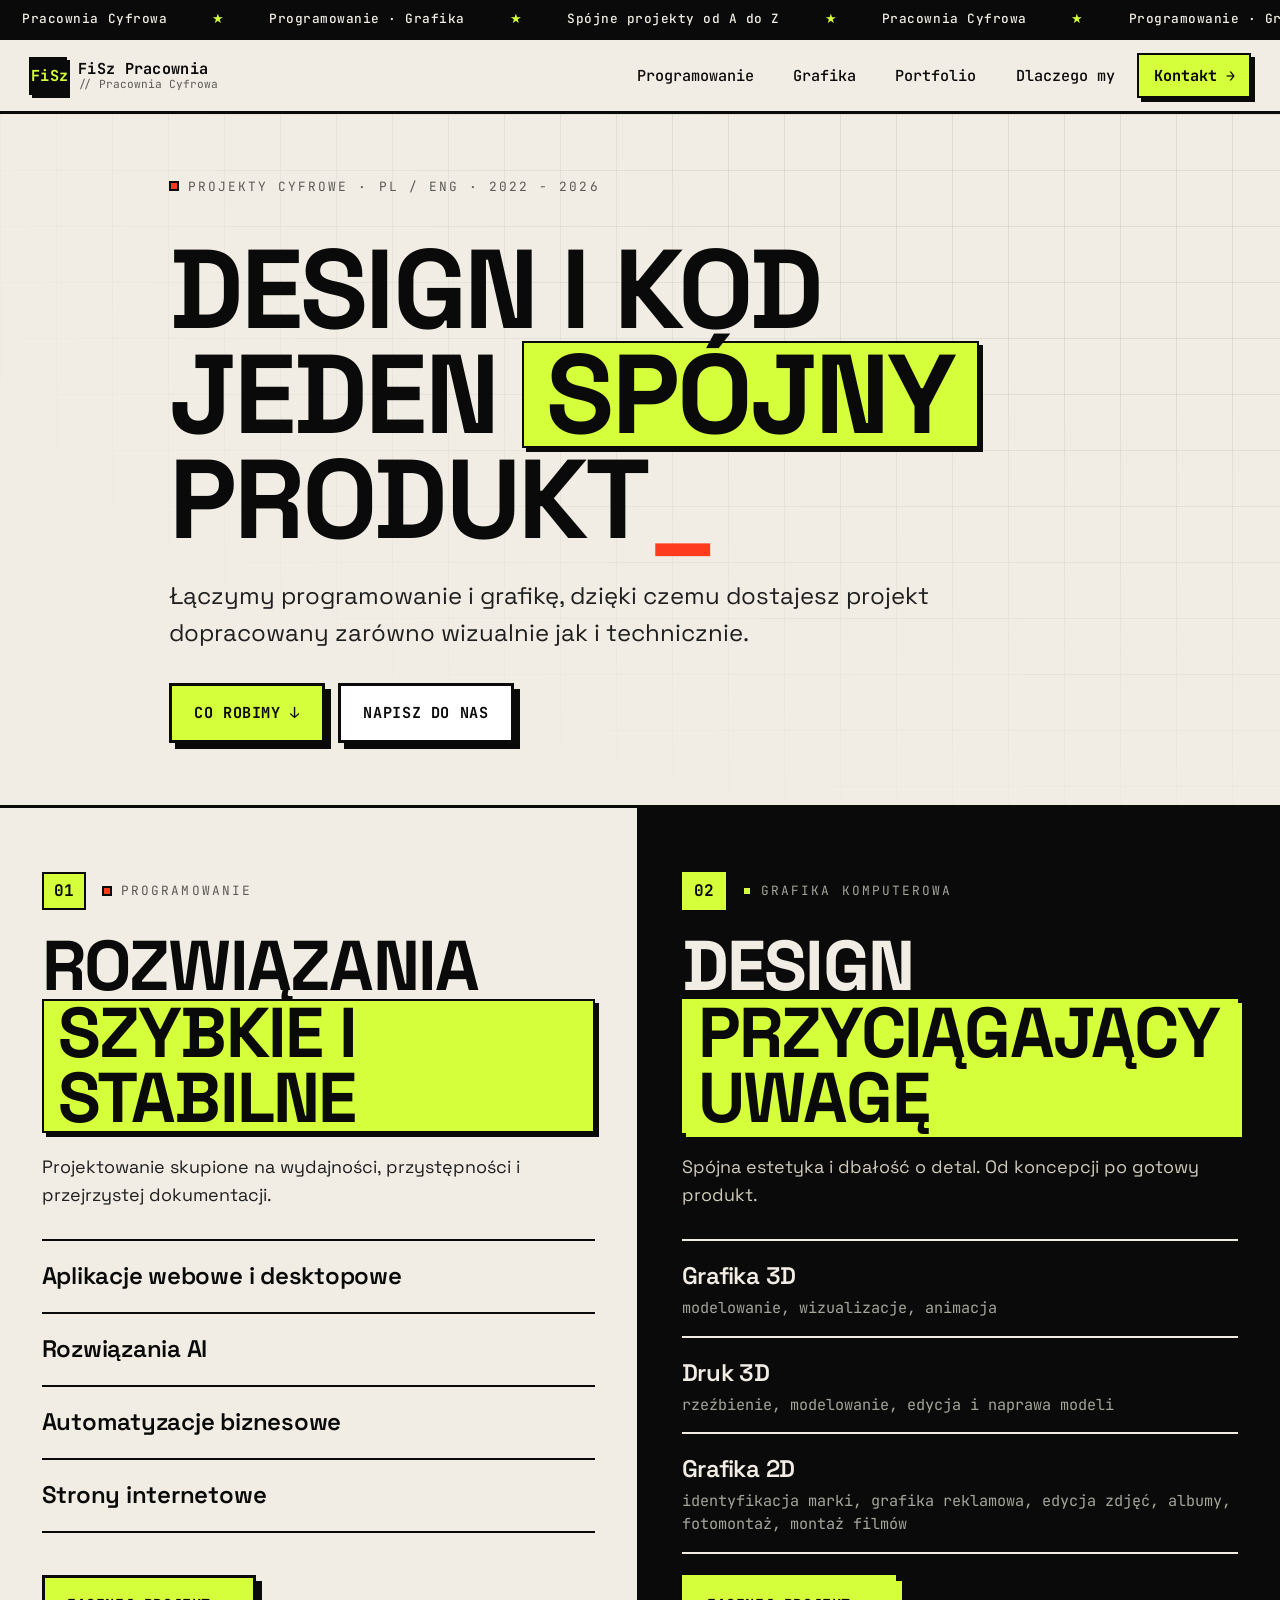
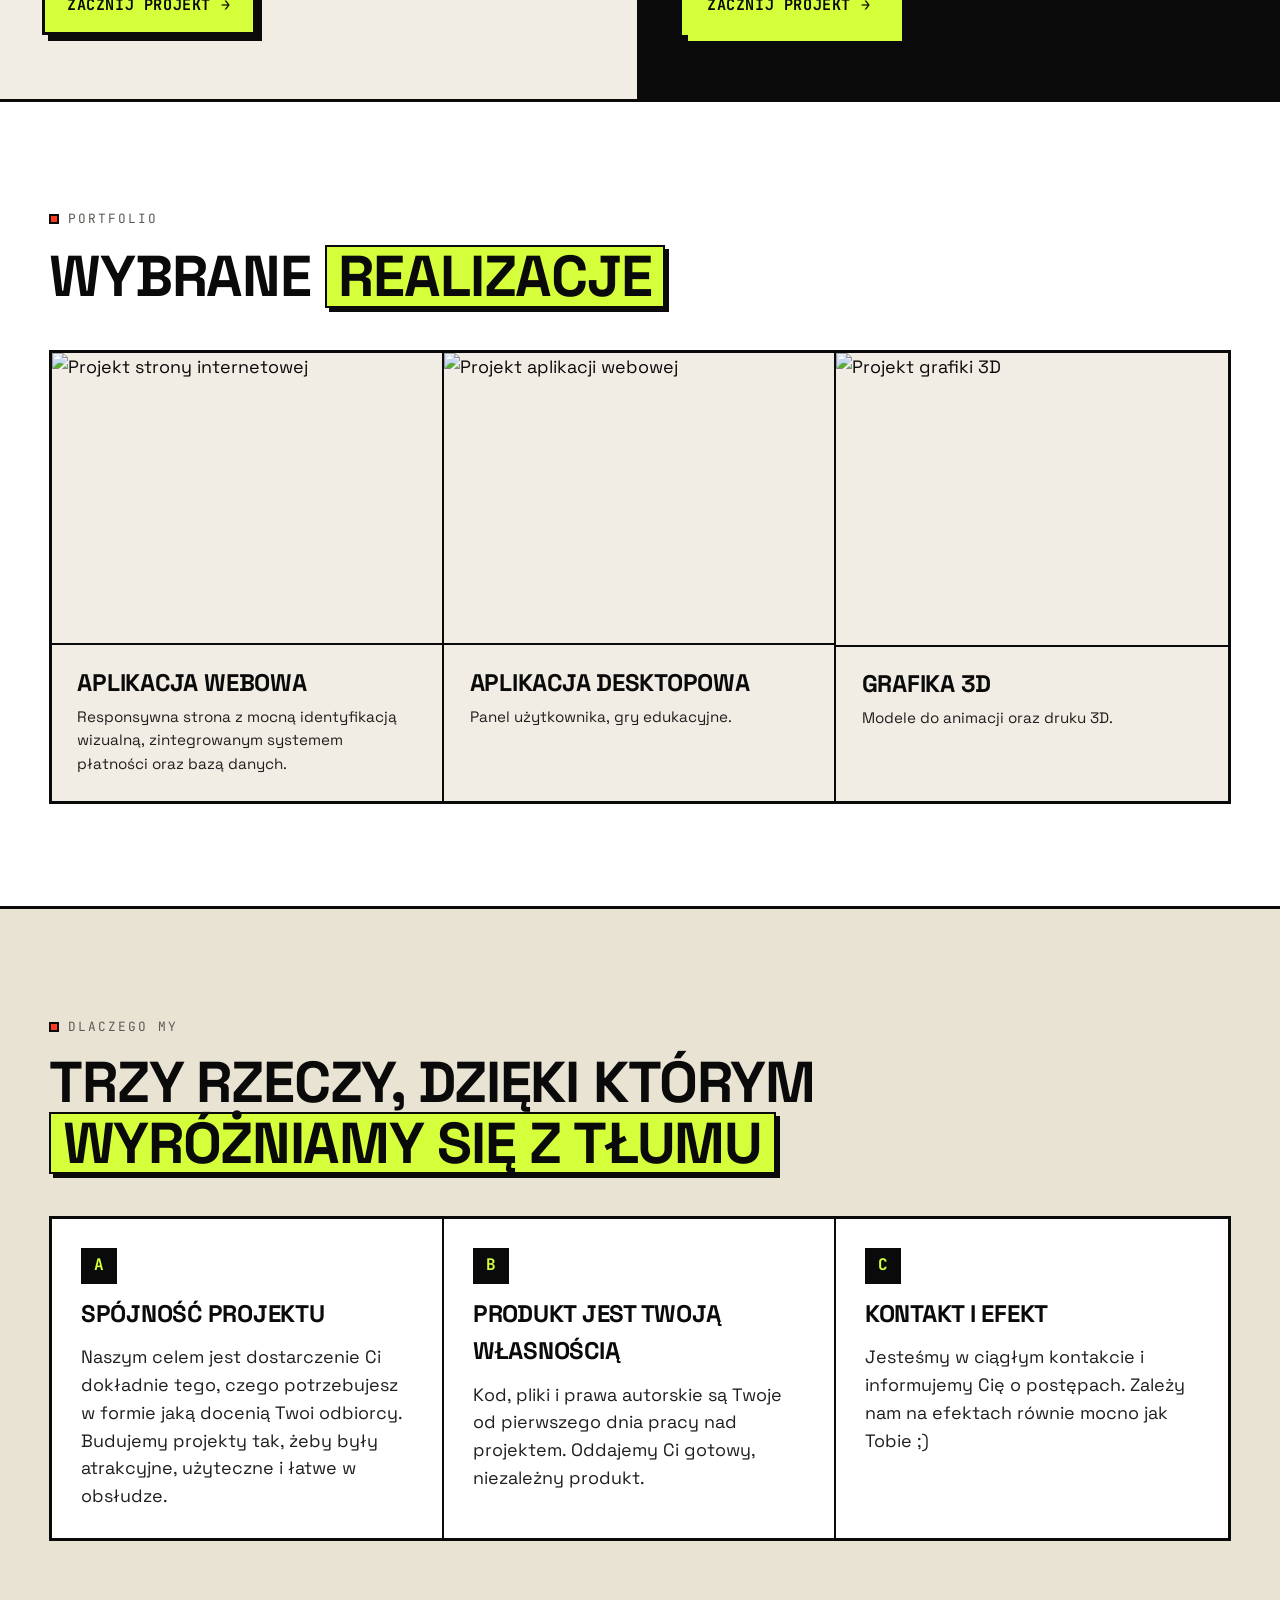
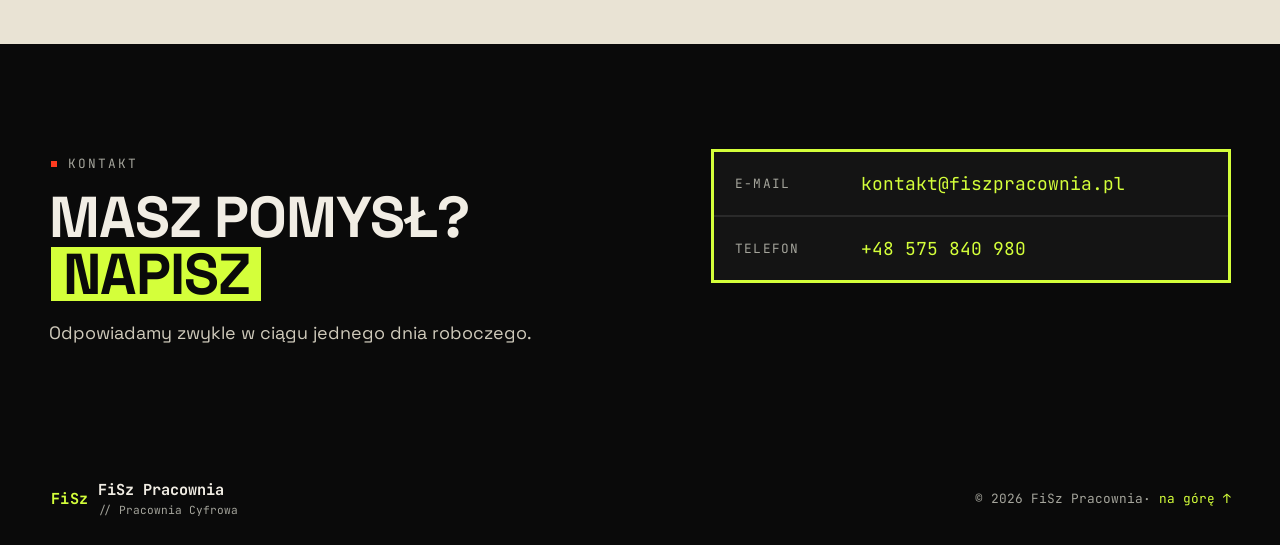
==== commit 9535bd68: "komit 3 26.05" ====
--- a/index.html
+++ b/index.html
@@ -6,20 +6,20 @@
   <meta name="theme-color" content="#0a0a0a" />
   <meta name="color-scheme" content="light dark" />
 
-  <title>Flipiak Szczypuła — pracownia kodu i obrazu</title>
-  <meta name="description" content="Flipiak Szczypuła — niewielka pracownia. Programowanie (aplikacje, AI, automatyzacje, gry) oraz grafika (3D, druk 3D, 2D). Konkretne projekty, bez korpo-procesu." />
-  <meta name="author" content="Flipiak Szczypuła" />
+  <title>FiSz Pracownia - Pracownia Cyfrowa</title>
+  <meta name="description" content="FiSz Pracownia — Pracownia Cyfrowa. Programowanie i Grafika Komputerowa" />
+  <meta name="author" content="Filip Szczypuła" />
   <meta name="robots" content="index, follow" />
 
   <meta property="og:type" content="website" />
-  <meta property="og:title" content="Flipiak Szczypuła — pracownia kodu i obrazu" />
-  <meta property="og:description" content="Programowanie i grafika w jednej pracowni. Konkretne projekty, bezpośredni kontakt." />
+  <meta property="og:title" content="FiSz Pracownia- Pracownia Cyfrowa" />
+  <meta property="og:description" content="Programowanie i Grafika Komputerowa w jednej pracowni. Stwórz z nami spójny produkt." />
   <meta property="og:locale" content="pl_PL" />
   <meta property="og:image" content="og-image.svg" />
 
   <meta name="twitter:card" content="summary_large_image" />
-  <meta name="twitter:title" content="Flipiak Szczypuła — pracownia kodu i obrazu" />
-  <meta name="twitter:description" content="Programowanie i grafika w jednej pracowni." />
+  <meta name="twitter:title" content="FiSz Pracownia - Pracownia Cyfrowa" />
+  <meta name="twitter:description" content="Programowanie i Grafika Komputerowa w jednej pracowni. Stwórz z nami spójny produkt." />
 
   <link rel="icon" type="image/svg+xml" href="favicon.svg" />
   <link rel="canonical" href="./" />
@@ -34,8 +34,8 @@
   {
     "@context": "https://schema.org",
     "@type": "ProfessionalService",
-    "name": "Flipiak Szczypuła",
-    "description": "Pracownia programistyczno-graficzna. Aplikacje, AI, automatyzacje, gry oraz grafika 3D, 2D i projekty pod druk 3D.",
+    "name": "FiSz Pracownia - Pracownia Cyfrowa",
+    "description": "Pracownia programistyczno-graficzna. Aplikacje, AI, automatyzacje oraz grafika 3D i 2D.",
     "areaServed": "PL",
     "knowsLanguage": ["pl", "en"],
     "url": "./"
@@ -49,25 +49,25 @@
   <!-- ============== TICKER ============== -->
   <div class="ticker" aria-hidden="true">
     <div class="ticker__track">
-      <span>// Pracownia kodu i obrazu</span><span>★</span>
-      <span>// Programowanie · Grafika</span><span>★</span>
-      <span>// Konkretne projekty, krótkie iteracje</span><span>★</span>
-      <span>// Pracownia kodu i obrazu</span><span>★</span>
-      <span>// Programowanie · Grafika</span><span>★</span>
-      <span>// Konkretne projekty, krótkie iteracje</span><span>★</span>
-      <span>// Pracownia kodu i obrazu</span><span>★</span>
-      <span>// Programowanie · Grafika</span><span>★</span>
-      <span>// Konkretne projekty, krótkie iteracje</span><span>★</span>
+      <span>Pracownia Cyfrowa</span><span>★</span>
+      <span>Programowanie · Grafika</span><span>★</span>
+      <span>Spójne projekty od A do Z</span><span>★</span>
+      <span>Pracownia Cyfrowa</span><span>★</span>
+      <span>Programowanie · Grafika</span><span>★</span>
+      <span>Spójne projekty od A do Z</span><span>★</span>
+      <span>Pracownia Cyfrowa</span><span>★</span>
+      <span>Programowanie · Grafika</span><span>★</span>
+      <span>Spójne projekty od A do Z</span><span>★</span>
     </div>
   </div>
 
   <!-- ============== NAV ============== -->
   <header class="nav" id="top">
-    <a href="#top" class="nav__brand" aria-label="Flipiak Szczypuła — strona główna">
-      <span class="nav__mark" aria-hidden="true">FS</span>
+    <a href="#top" class="nav__brand" aria-label="FiSz Pracownia">
+      <span class="nav__mark" aria-hidden="true">FiSz</span>
       <span class="nav__name">
-        <strong>Flipiak Szczypuła</strong>
-        <small>// pracownia</small>
+        <strong>FiSz Pracownia</strong>
+        <small>// Pracownia Cyfrowa</small>
       </span>
     </a>
 
@@ -78,6 +78,7 @@
     <nav id="nav-menu" class="nav__menu" aria-label="Nawigacja główna">
       <a href="#programowanie">Programowanie</a>
       <a href="#grafika">Grafika</a>
+        <a href="#portfolio">Portfolio</a>
       <a href="#dlaczego">Dlaczego my</a>
       <a href="#kontakt" class="nav__cta">Kontakt &rarr;</a>
     </nav>
@@ -90,18 +91,17 @@
       <div class="grid-bg" aria-hidden="true"></div>
 
       <div class="hero__inner container">
-        <p class="eyebrow"><span class="dot"></span> Pracownia · PL · 2026</p>
+        <p class="eyebrow"><span class="dot"></span> Projekty Cyfrowe · PL / ENG · 2022 - 2026</p>
 
         <h1 class="hero__title">
-          DWA<br />
-          RZEMIOSŁA.<br />
-          <span class="hl">JEDNA</span><br />
-          PRACOWNIA<span class="caret" aria-hidden="true">_</span>
+          Design i Kod<br />
+          JEDEN
+          <span class="hl">SPÓJNY</span><br />
+          PRODUKT<span class="caret" aria-hidden="true">_</span>
         </h1>
 
         <p class="hero__lead">
-          Piszemy software i projektujemy obraz. Bez ozdobników, bez korpo-procesu —
-          z konkretnym efektem.
+          Łączymy programowanie i grafikę, dzięki czemu dostajesz projekt dopracowany zarówno wizualnie jak i technicznie.
         </p>
 
         <div class="hero__cta">
@@ -120,18 +120,17 @@
           <p class="eyebrow"><span class="dot"></span> Programowanie</p>
         </header>
 
-        <h2 class="split__title">Software,<br />który <span class="hl">działa</span>.</h2>
+        <h2 class="split__title">Rozwiązania<br /> <span class="hl">Szybkie i stabilne</span></h2>
 
         <p class="split__lead">
-          Od pierwszego prototypu po produkcyjne wdrożenie. Czysty kod,
-          przejrzysta dokumentacja, repozytorium zawsze po Twojej stronie.
+         Projektowanie skupione na wydajności, przystępności i przejrzystej dokumentacji.
         </p>
 
         <ul class="split__list" role="list">
-          <li><strong>Aplikacje webowe i desktopowe</strong><span>od MVP po skalowalne platformy</span></li>
-          <li><strong>Rozwiązania AI i analityka</strong><span>modele, asystenci, dashboardy</span></li>
-          <li><strong>Automatyzacje biznesowe</strong><span>integracje, workflowy, boty</span></li>
-          <li><strong>Tworzenie gier</strong><span>2D · 3D · web · mobile</span></li>
+          <li><strong>Aplikacje webowe i desktopowe</strong><span></span></li>
+          <li><strong>Rozwiązania AI</strong><span></span></li>
+          <li><strong>Automatyzacje biznesowe</strong><span></span></li>
+          <li><strong>Strony internetowe</strong><span></span></li>
         </ul>
 
         <a href="#kontakt" class="btn btn--primary">Zacznij projekt &rarr;</a>
@@ -140,50 +139,98 @@
       <article class="split__half split__half--art" id="grafika">
         <header class="split__head">
           <span class="split__num">02</span>
-          <p class="eyebrow"><span class="dot"></span> Grafika</p>
+          <p class="eyebrow"><span class="dot"></span> Grafika Komputerowa</p>
         </header>
 
-        <h2 class="split__title">Obraz,<br />który <span class="hl">trzyma</span>.</h2>
+        <h2 class="split__title">Design<br /><span class="hl">przyciągający uwagę</span></h2>
 
         <p class="split__lead">
-          Pełny pipeline od koncepcji po gotowy plik lub fizyczny wydruk.
-          Spójna estetyka, dbałość o detal, terminowość.
+          Spójna estetyka i dbałość o detal. Od koncepcji po gotowy produkt.
         </p>
 
         <ul class="split__list" role="list">
-          <li><strong>Grafika 3D</strong><span>wizualizacje, modelowanie, render</span></li>
-          <li><strong>Projekty pod druk 3D</strong><span>prototypy, części, gadżety</span></li>
-          <li><strong>Grafika 2D</strong><span>logo, identyfikacja, ilustracje</span></li>
+          <li><strong>Grafika 3D</strong><span>modelowanie, wizualizacje, animacja</span></li>
+          <li><strong>Druk 3D</strong><span>rzeźbienie, modelowanie, edycja i naprawa modeli</span></li>
+          <li><strong>Grafika 2D</strong><span>identyfikacja marki, grafika reklamowa, edycja zdjęć, albumy, fotomontaż, montaż filmów</span></li>
         </ul>
 
         <a href="#kontakt" class="btn btn--accent">Zacznij projekt &rarr;</a>
       </article>
 
     </section>
+
+
+    <section class="portfolio" id="portfolio" aria-labelledby="portfolio-title">
+  <div class="container">
+    <header class="section__head">
+      <p class="eyebrow"><span class="dot"></span> Portfolio</p>
+      <h2 class="section__title" id="portfolio-title">
+        Wybrane <span class="hl">realizacje</span>
+      </h2>
+    </header>
+
+    <div class="portfolio__grid">
+      <a class="portfolio__item" href="https://mentorjezykowy.pl/" target="_blank" rel="noopener noreferrer">
+        <div class="portfolio__image">
+          <img src="../images/mentor.png" alt="Projekt strony internetowej" loading="lazy">
+        </div>
+
+        <div class="portfolio__content">
+          <h3>Aplikacja webowa</h3>
+          <p>Responsywna strona z mocną identyfikacją wizualną, zintegrowanym systemem płatności oraz bazą danych.</p>
+        </div>
+      </a>
+
+      <a class="portfolio__item" href="https://apps.microsoft.com/detail/9n2g4152vn61?hl=pl-PL&gl=PL" target="_blank" rel="noopener noreferrer">
+        <div class="portfolio__image">
+          <img src="../images/panel.png" alt="Projekt aplikacji webowej" loading="lazy">
+        </div>
+
+        <div class="portfolio__content">
+          <h3>Aplikacja desktopowa</h3>
+          <p>Panel użytkownika, gry edukacyjne.</p>
+        </div>
+      </a>
+
+      <a class="portfolio__item">
+        <div class="portfolio__image">
+          <img src="../images/sailor.png" alt="Projekt grafiki 3D" loading="lazy">
+        </div>
+
+        <div class="portfolio__content">
+          <h3>Grafika 3D</h3>
+          <p>Modele do animacji oraz druku 3D.</p>
+        </div>
+      </a>
+    </div>
+  </div>
+</section>
 
     <!-- ============== DLACZEGO MY ============== -->
     <section class="why" id="dlaczego" aria-label="Dlaczego my">
       <div class="container">
         <header class="section__head">
           <p class="eyebrow"><span class="dot"></span> Dlaczego my</p>
-          <h2 class="section__title">Trzy rzeczy, które <span class="hl">cenisz najbardziej</span>.</h2>
+          <h2 class="section__title">Trzy rzeczy, dzięki którym <span class="hl">wyróżniamy się z tłumu</span></h2>
         </header>
 
         <div class="why__grid">
           <div class="why__item">
             <span class="why__num">A</span>
-            <h3>Kameralnie</h3>
-            <p>Jeden kontakt, jasny zakres, bez przerzucania maila po działach. Decyzje zapadają w jeden dzień, nie tydzień.</p>
+            <h3>Spójność projektu</h3>
+            <p>Naszym celem jest dostarczenie Ci dokładnie tego, czego potrzebujesz w formie jaką docenią Twoi odbiorcy.
+                Budujemy projekty tak, żeby były atrakcyjne, użyteczne i łatwe w obsłudze.
+            </p>
           </div>
           <div class="why__item">
             <span class="why__num">B</span>
-            <h3>Bez vendor lock-in</h3>
-            <p>Kod, pliki i prawa autorskie są Twoje od dnia pierwszego. Pełen handover wpisany w cenę projektu.</p>
+            <h3>Produkt jest twoją własnością</h3>
+            <p>Kod, pliki i prawa autorskie są Twoje od pierwszego dnia pracy nad projektem. Oddajemy Ci gotowy, niezależny produkt.</p>
           </div>
           <div class="why__item">
             <span class="why__num">C</span>
-            <h3>Konkretny efekt</h3>
-            <p>Krótkie iteracje, częsty pokaz postępów, mierzalny rezultat. Bez warsztatów dla warsztatów.</p>
+            <h3>Kontakt i Efekt</h3>
+            <p>Jesteśmy w ciągłym kontakcie i informujemy Cię o postępach. Zależy nam na efektach równie mocno jak Tobie ;)</p>
           </div>
         </div>
       </div>
@@ -196,10 +243,10 @@
           <p class="eyebrow"><span class="dot"></span> Kontakt</p>
           <h2 class="contact__title">
             Masz pomysł?<br />
-            <span class="hl">Napisz.</span>
+            <span class="hl">Napisz</span>
           </h2>
           <p class="contact__lead">
-            Wystarczy kilka zdań o temacie. Odpowiadamy zwykle
+            Odpowiadamy zwykle
             w ciągu jednego dnia roboczego.
           </p>
         </div>
@@ -207,15 +254,11 @@
         <ul class="contact__list" role="list">
           <li>
             <span>E-mail</span>
-            <a href="mailto:kontakt@flipiakszczypula.pl">kontakt@flipiakszczypula.pl</a>
+            <a href="mailto:kontakt@flipiakszczypula.pl">kontakt@fiszpracownia.pl</a>
           </li>
           <li>
             <span>Telefon</span>
-            <a href="tel:+48000000000">+48 000 000 000</a>
-          </li>
-          <li>
-            <span>Lokalizacja</span>
-            <span class="contact__plain">Polska · zdalnie / on-site</span>
+            <a href="tel:+48000000000">+48 575 840 980</a>
           </li>
         </ul>
       </div>
@@ -227,15 +270,15 @@
   <footer class="footer">
     <div class="container footer__inner">
       <div class="footer__brand">
-        <span class="nav__mark">FS</span>
+        <span class="nav__mark">FiSz</span>
         <div>
-          <strong>Flipiak Szczypuła</strong>
-          <small>// pracownia kodu i obrazu</small>
+          <strong>FiSz Pracownia </strong>
+          <small>// Pracownia Cyfrowa</small>
         </div>
       </div>
 
       <p class="footer__meta">
-        © <span id="year">2026</span> Flipiak Szczypuła ·
+        © <span id="year">2026</span> FiSz Pracownia·
         <a href="#top">na górę &uarr;</a>
       </p>
     </div>
--- a/styles.css
+++ b/styles.css
@@ -71,6 +71,10 @@
   overflow-x: hidden;
 }
 
+body.nav-open {
+  overflow: hidden;
+}
+
 .container {
   width: min(100%, var(--container));
   margin-inline: auto;
@@ -181,29 +185,87 @@
 .nav__toggle[aria-expanded="true"] span:nth-child(3) { transform: translateY(-6px) rotate(-45deg); }
 
 @media (max-width: 880px) {
-  .nav__toggle { display: block; }
+  .nav {
+    position: sticky;
+    top: 0;
+    z-index: 100;
+    min-height: var(--nav-h);
+  }
+
+  .nav__brand,
+  .nav__toggle {
+    position: relative;
+    z-index: 3;
+  }
+
+  .nav__toggle {
+    display: block;
+    flex: 0 0 auto;
+  }
+
+  .nav__brand {
+    min-width: 0;
+  }
+
+  .nav__name {
+    min-width: 0;
+  }
+
+  .nav__name strong,
+  .nav__name small {
+    white-space: nowrap;
+    overflow: hidden;
+    text-overflow: ellipsis;
+  }
+
   .nav__menu {
-    position: fixed;
-    inset: var(--nav-h) 0 0 0;
+    position: absolute;
+    left: 0;
+    right: 0;
+    top: 100%;
+    z-index: 2;
+
     flex-direction: column;
     align-items: stretch;
     gap: 0;
+
     background: var(--bg);
     border-top: var(--border-th);
+    border-bottom: var(--border-th);
     padding: 1rem;
-    transform: translateY(-110%);
-    transition: transform .3s ease;
-    height: calc(100dvh - var(--nav-h));
+
+    transform: translateY(-120%);
+    opacity: 0;
+    pointer-events: none;
+
+    transition: transform .3s ease, opacity .2s ease;
+    max-height: calc(100dvh - var(--nav-h));
     overflow-y: auto;
-  }
+    box-shadow: 0 6px 0 0 var(--ink);
+  }
+
+  .nav.is-open .nav__menu {
+    transform: translateY(0);
+    opacity: 1;
+    pointer-events: auto;
+  }
+
   .nav__menu a {
     padding: 1rem;
     border-bottom: var(--border);
     font-size: 1.1rem;
-  }
-  .nav__menu a:last-child { border-bottom: var(--border); }
-  .nav.is-open .nav__menu { transform: translateY(0); }
-  .nav__cta { margin-top: 1rem; text-align: center; }
+    background: var(--bg);
+  }
+
+  .nav__menu a:last-child {
+    border-bottom: var(--border);
+  }
+
+  .nav__cta {
+    margin-top: 1rem;
+    text-align: center;
+    background: var(--accent) !important;
+  }
 }
 
 /* ---------- TYPOGRAPHY HELPERS ---------- */
@@ -228,6 +290,7 @@
   box-shadow: 4px 4px 0 0 var(--ink);
   border: 2px solid var(--ink);
   display: inline-block;
+  color: var(--dark-bg);
 }
 
 /* ---------- BUTTONS ---------- */
@@ -566,3 +629,103 @@
   body { background: #fff; color: #000; }
   .split__half--art, .contact { background: #fff !important; color: #000 !important; }
 }
+
+
+
+/* ---------- PORTFOLIO ---------- */
+.portfolio {
+  padding-block: var(--section-y);
+  border-bottom: var(--border-th);
+  background: var(--paper);
+}
+
+.portfolio__grid {
+  display: grid;
+  grid-template-columns: repeat(3, 1fr);
+  gap: 0;
+  border: var(--border-th);
+  background: var(--ink);
+}
+
+.portfolio__item {
+  background: var(--bg);
+  border-right: 2px solid var(--ink);
+  display: flex;
+  flex-direction: column;
+  transition: background .18s ease, transform .18s ease;
+}
+
+.portfolio__item:last-child {
+  border-right: 0;
+}
+
+.portfolio__item:hover {
+  background: var(--accent);
+  transform: translateY(-4px);
+}
+
+.portfolio__image {
+  aspect-ratio: 4 / 3;
+  border-bottom: 2px solid var(--ink);
+  background: transparent;
+  overflow: hidden;
+
+  display: flex;
+  align-items: center;
+  justify-content: center;
+}
+
+.portfolio__image img {
+  width: 100%;
+  height: 100%;
+  object-fit: contain;
+  object-position: center;
+}
+
+.portfolio__content {
+  padding: clamp(1.1rem, 1rem + 1vw, 1.6rem);
+}
+
+.portfolio__content h3 {
+  font-size: var(--fs-lg);
+  line-height: 1;
+  text-transform: uppercase;
+  letter-spacing: -0.01em;
+  margin-bottom: .6rem;
+}
+
+.portfolio__content p {
+  color: var(--ink-soft);
+  font-size: var(--fs-sm);
+  max-width: 38ch;
+}
+
+@media (max-width: 900px) {
+  .portfolio__grid {
+    grid-template-columns: 1fr;
+  }
+
+  .portfolio__item {
+    border-right: 0;
+    border-bottom: 2px solid var(--ink);
+  }
+
+  .portfolio__item:last-child {
+    border-bottom: 0;
+  }
+
+  .portfolio__image {
+    aspect-ratio: 16 / 10;
+  }
+}
+
+.portfolio__item {
+  color: inherit;
+  text-decoration: none;
+  cursor: pointer;
+}
+
+.portfolio__item:focus-visible {
+  outline: 3px solid var(--accent-3);
+  outline-offset: 4px;
+}
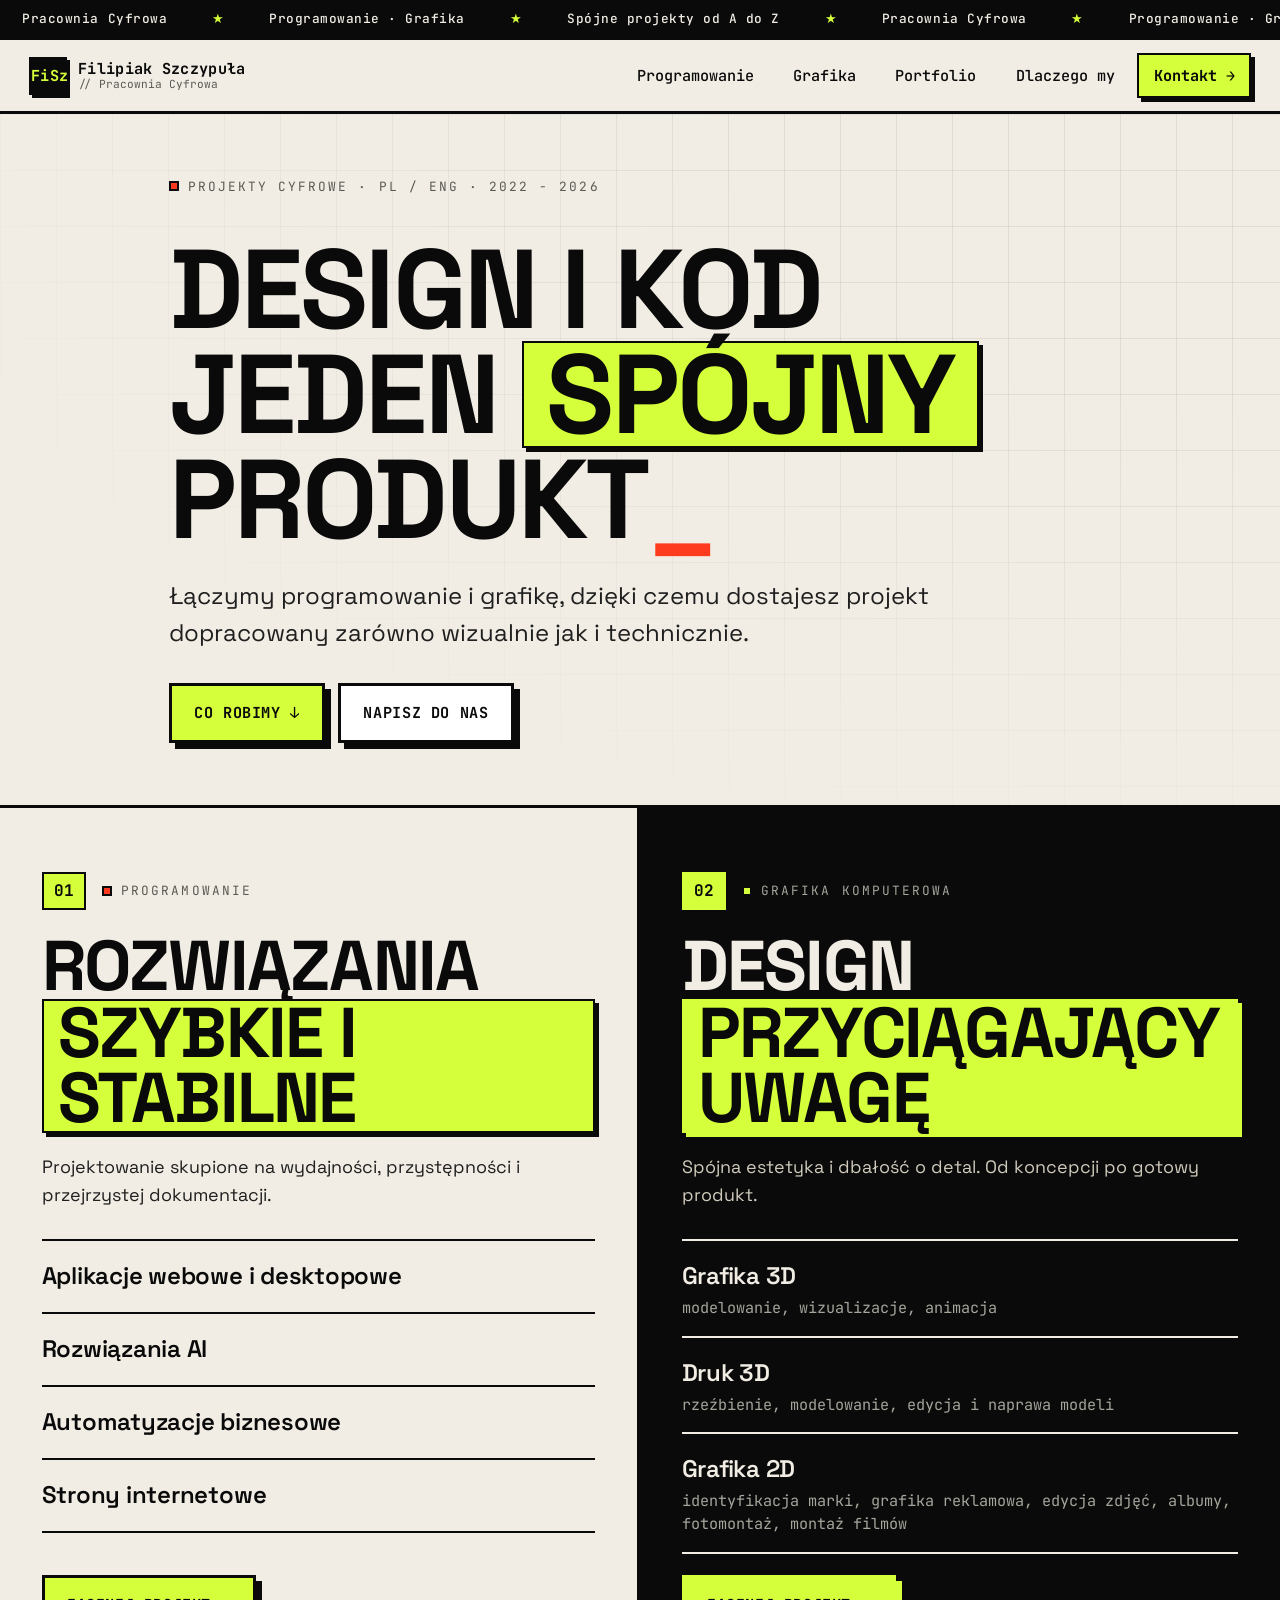
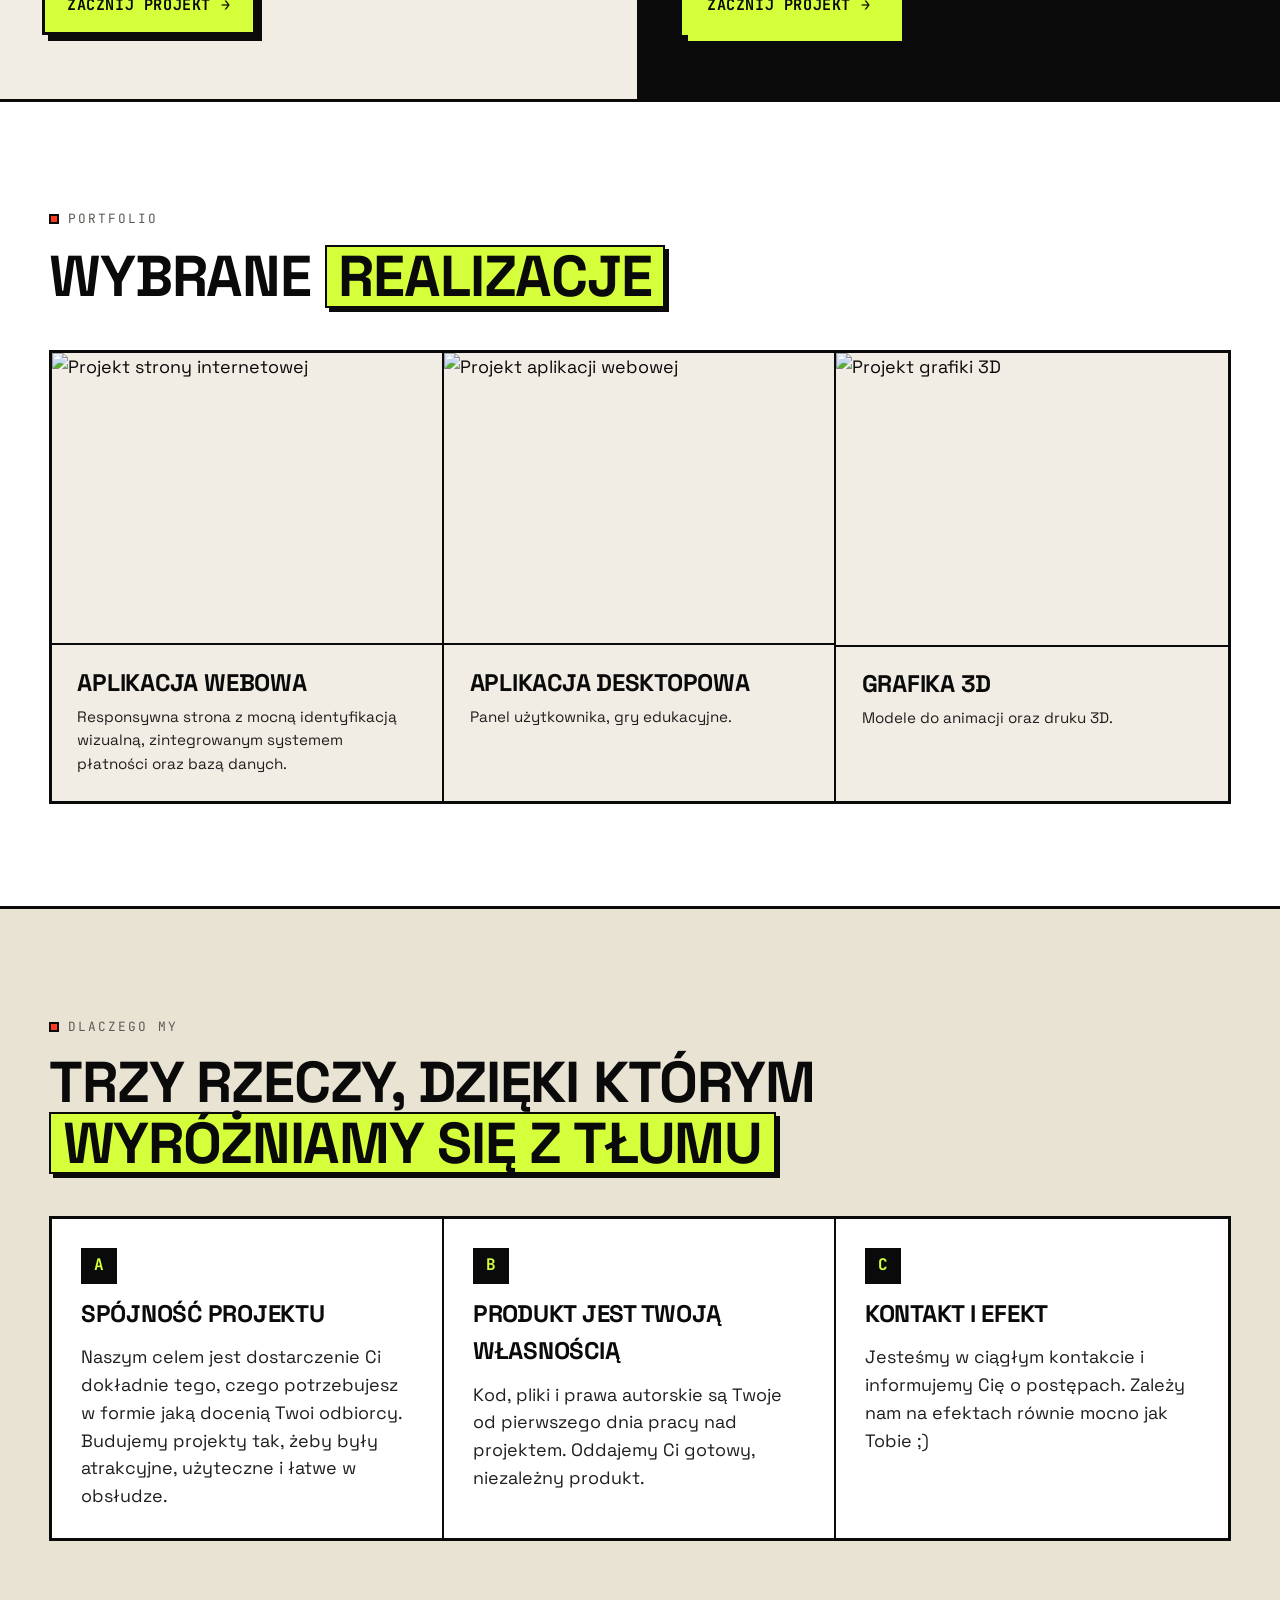
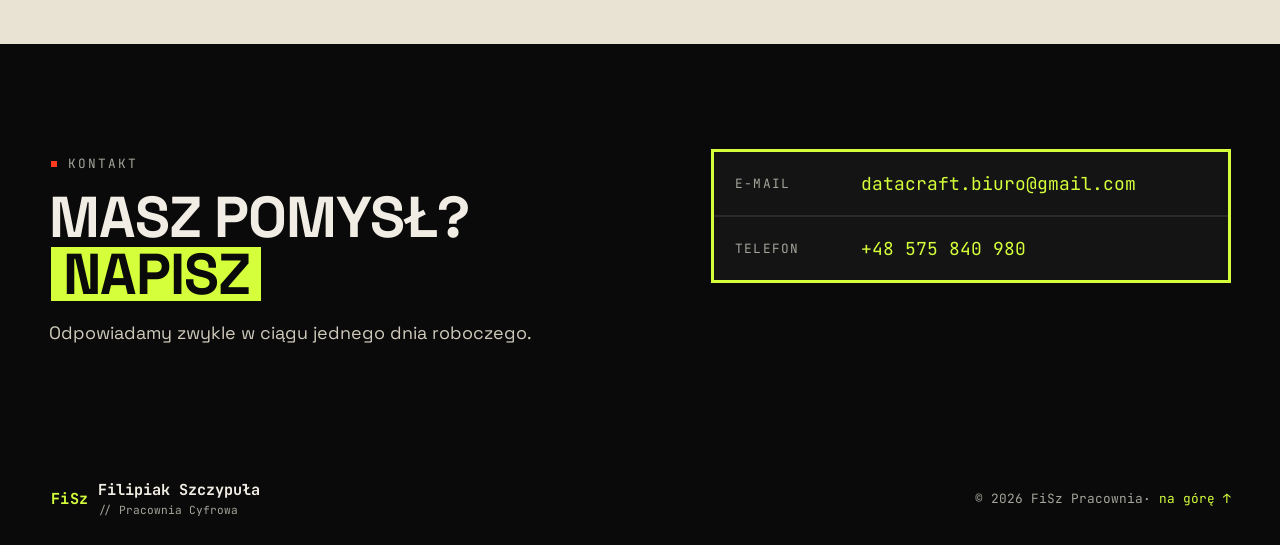
==== commit f309c1c5: "komit 1 28.05" ====
--- a/index.html
+++ b/index.html
@@ -7,18 +7,18 @@
   <meta name="color-scheme" content="light dark" />
 
   <title>FiSz Pracownia - Pracownia Cyfrowa</title>
-  <meta name="description" content="FiSz Pracownia — Pracownia Cyfrowa. Programowanie i Grafika Komputerowa" />
+  <meta name="description" content="FiSz Filipiak Szczypuła — Pracownia Cyfrowa. Programowanie i Grafika Komputerowa" />
   <meta name="author" content="Filip Szczypuła" />
   <meta name="robots" content="index, follow" />
 
   <meta property="og:type" content="website" />
-  <meta property="og:title" content="FiSz Pracownia- Pracownia Cyfrowa" />
+  <meta property="og:title" content="FiSz Filipiak Szczypuła- Pracownia Cyfrowa" />
   <meta property="og:description" content="Programowanie i Grafika Komputerowa w jednej pracowni. Stwórz z nami spójny produkt." />
   <meta property="og:locale" content="pl_PL" />
   <meta property="og:image" content="og-image.svg" />
 
   <meta name="twitter:card" content="summary_large_image" />
-  <meta name="twitter:title" content="FiSz Pracownia - Pracownia Cyfrowa" />
+  <meta name="twitter:title" content="FiSz Filipiak Szczypuła - Pracownia Cyfrowa" />
   <meta name="twitter:description" content="Programowanie i Grafika Komputerowa w jednej pracowni. Stwórz z nami spójny produkt." />
 
   <link rel="icon" type="image/svg+xml" href="favicon.svg" />
@@ -34,7 +34,7 @@
   {
     "@context": "https://schema.org",
     "@type": "ProfessionalService",
-    "name": "FiSz Pracownia - Pracownia Cyfrowa",
+    "name": "FiSz  Filipiak Szczypuła - Pracownia Cyfrowa",
     "description": "Pracownia programistyczno-graficzna. Aplikacje, AI, automatyzacje oraz grafika 3D i 2D.",
     "areaServed": "PL",
     "knowsLanguage": ["pl", "en"],
@@ -66,7 +66,7 @@
     <a href="#top" class="nav__brand" aria-label="FiSz Pracownia">
       <span class="nav__mark" aria-hidden="true">FiSz</span>
       <span class="nav__name">
-        <strong>FiSz Pracownia</strong>
+        <strong>Filipiak Szczypuła</strong>
         <small>// Pracownia Cyfrowa</small>
       </span>
     </a>
@@ -254,7 +254,7 @@
         <ul class="contact__list" role="list">
           <li>
             <span>E-mail</span>
-            <a href="mailto:kontakt@flipiakszczypula.pl">kontakt@fiszpracownia.pl</a>
+            <a href="mailto:kontakt@flipiakszczypula.pl">datacraft.biuro@gmail.com</a>
           </li>
           <li>
             <span>Telefon</span>
@@ -272,7 +272,7 @@
       <div class="footer__brand">
         <span class="nav__mark">FiSz</span>
         <div>
-          <strong>FiSz Pracownia </strong>
+          <strong>Filipiak Szczypuła </strong>
           <small>// Pracownia Cyfrowa</small>
         </div>
       </div>
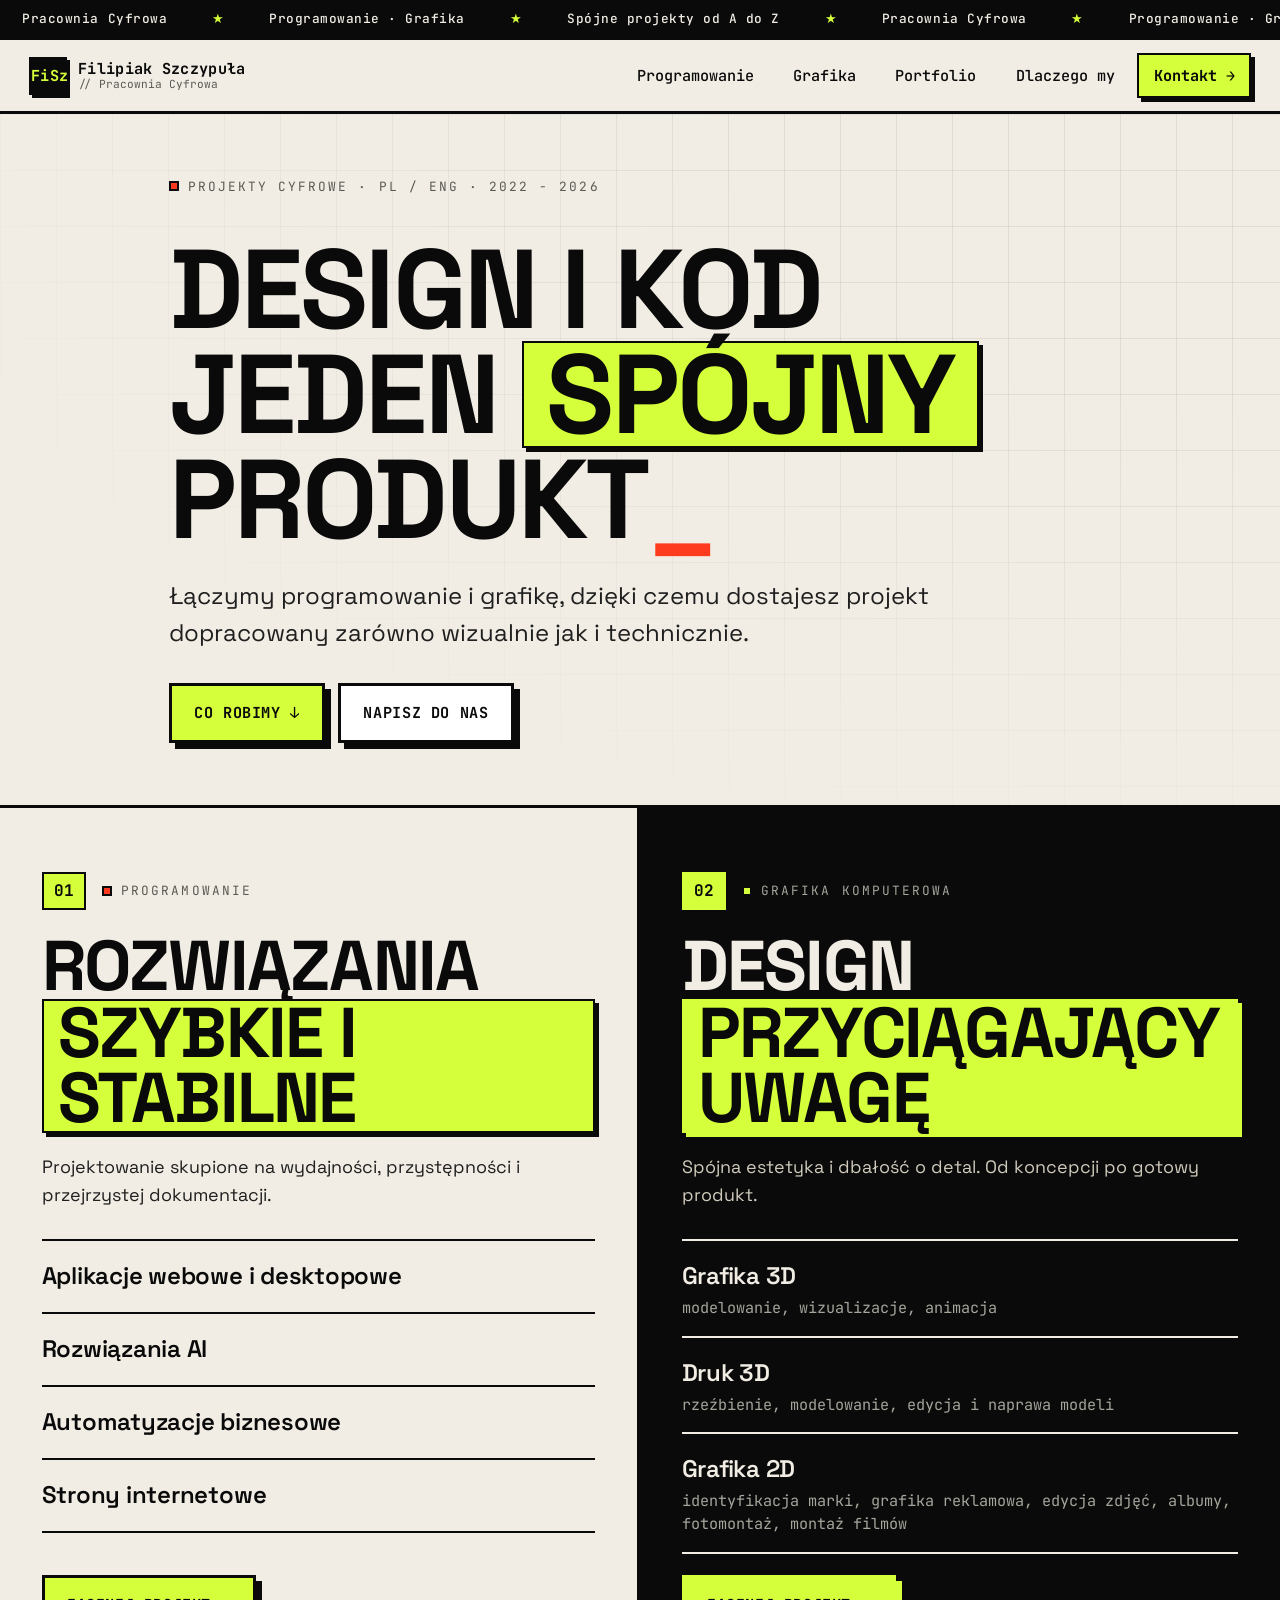
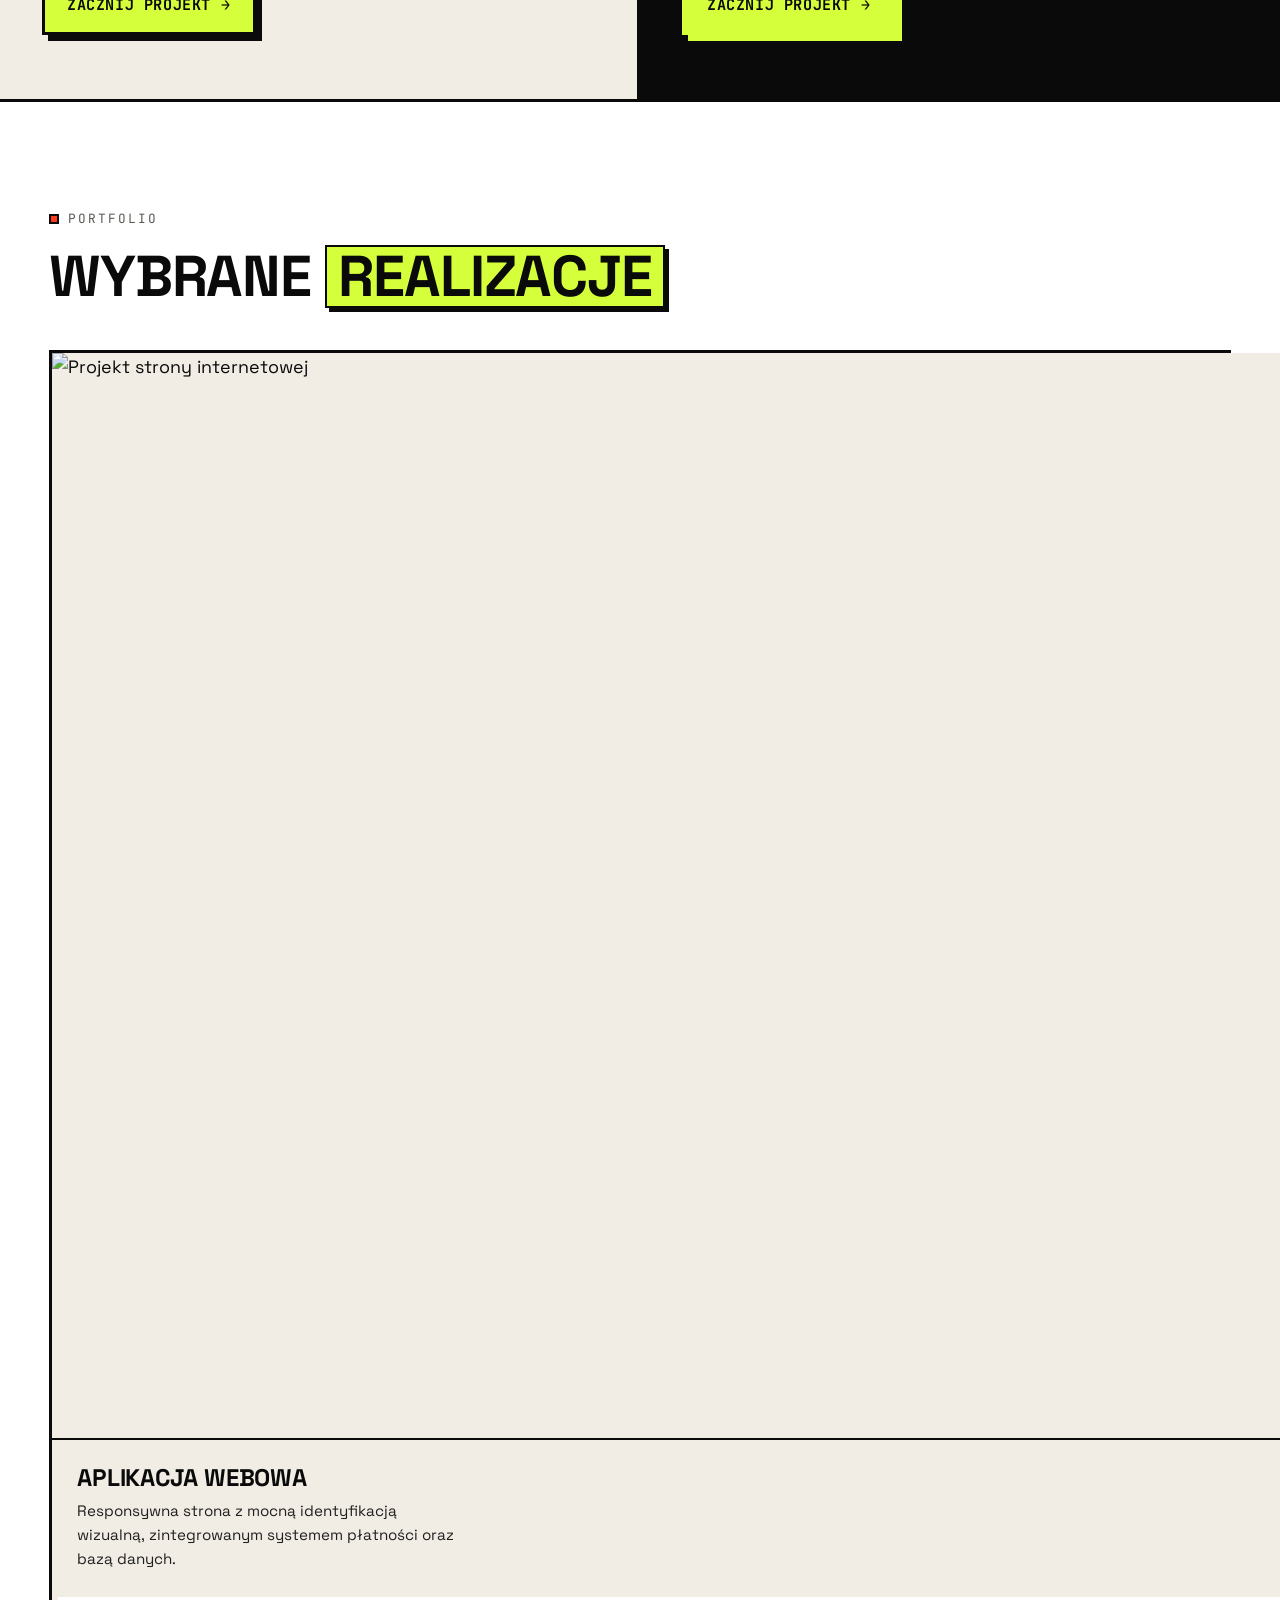
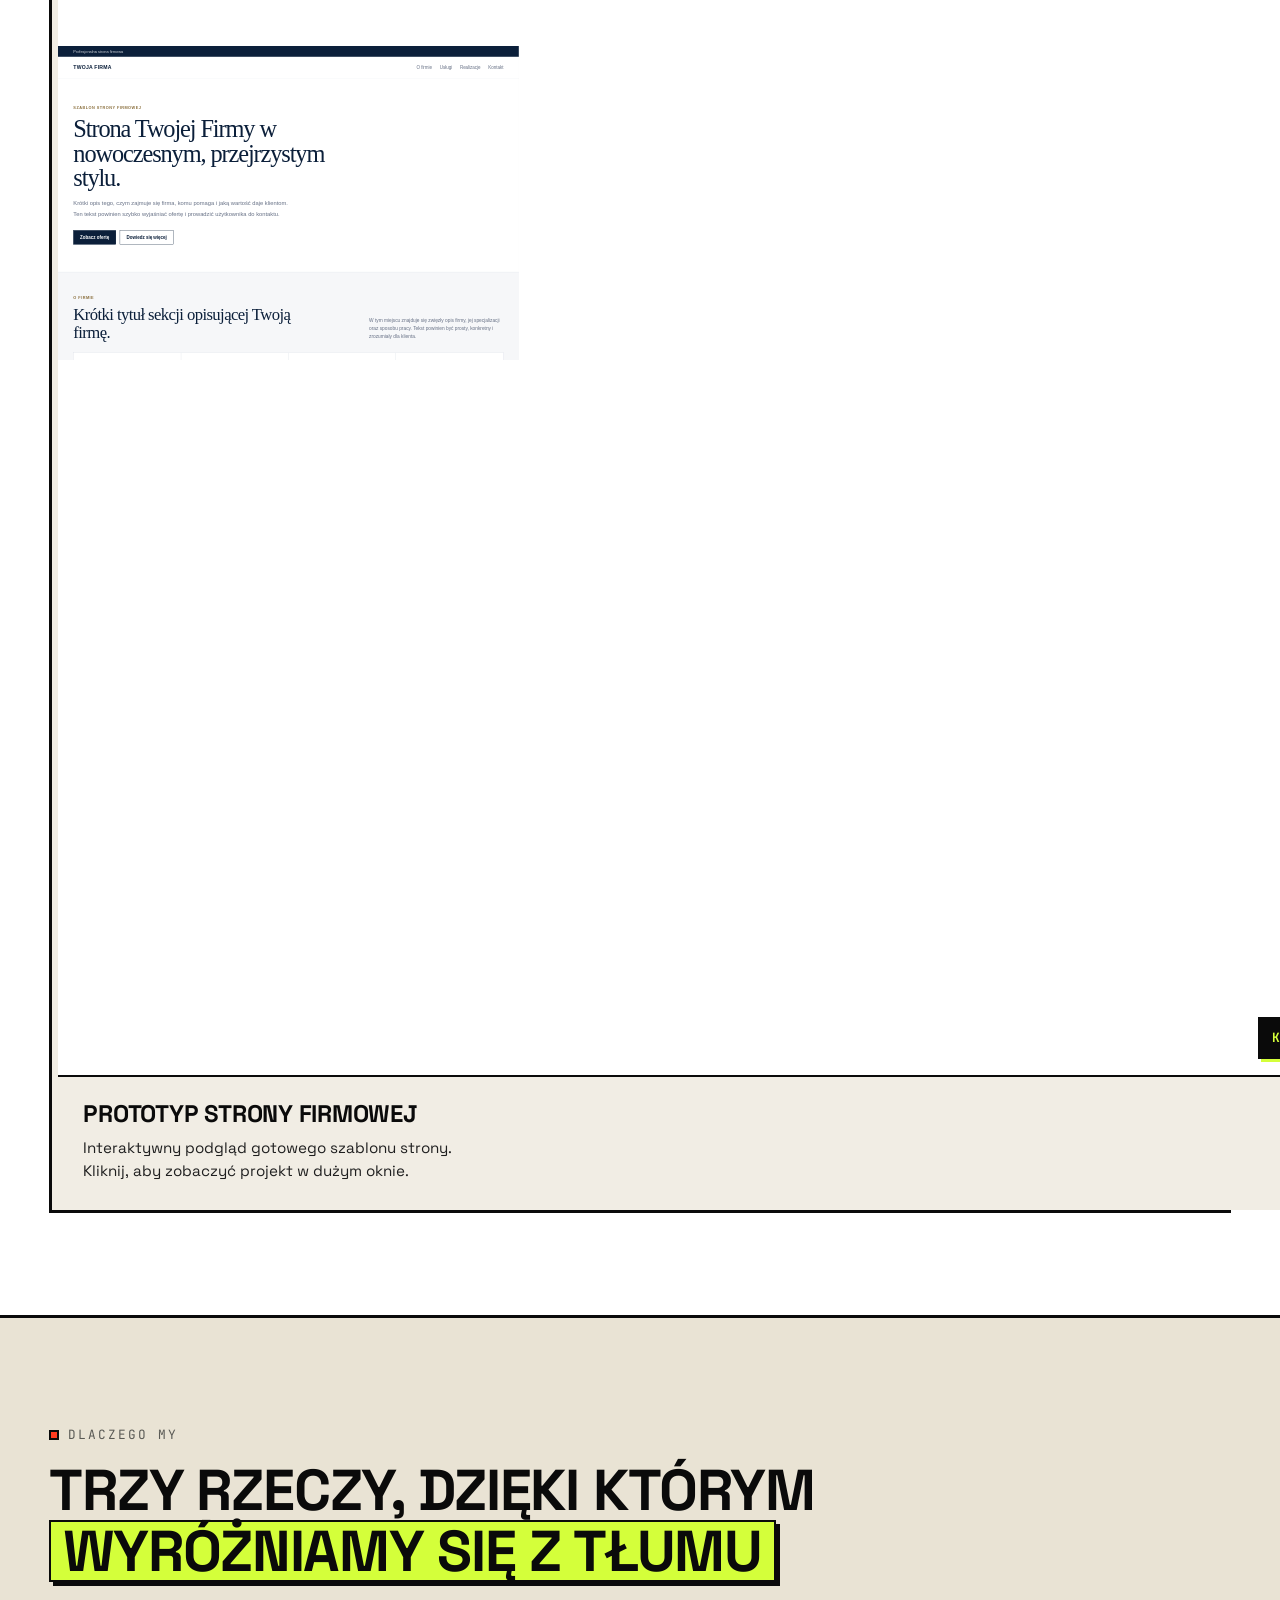
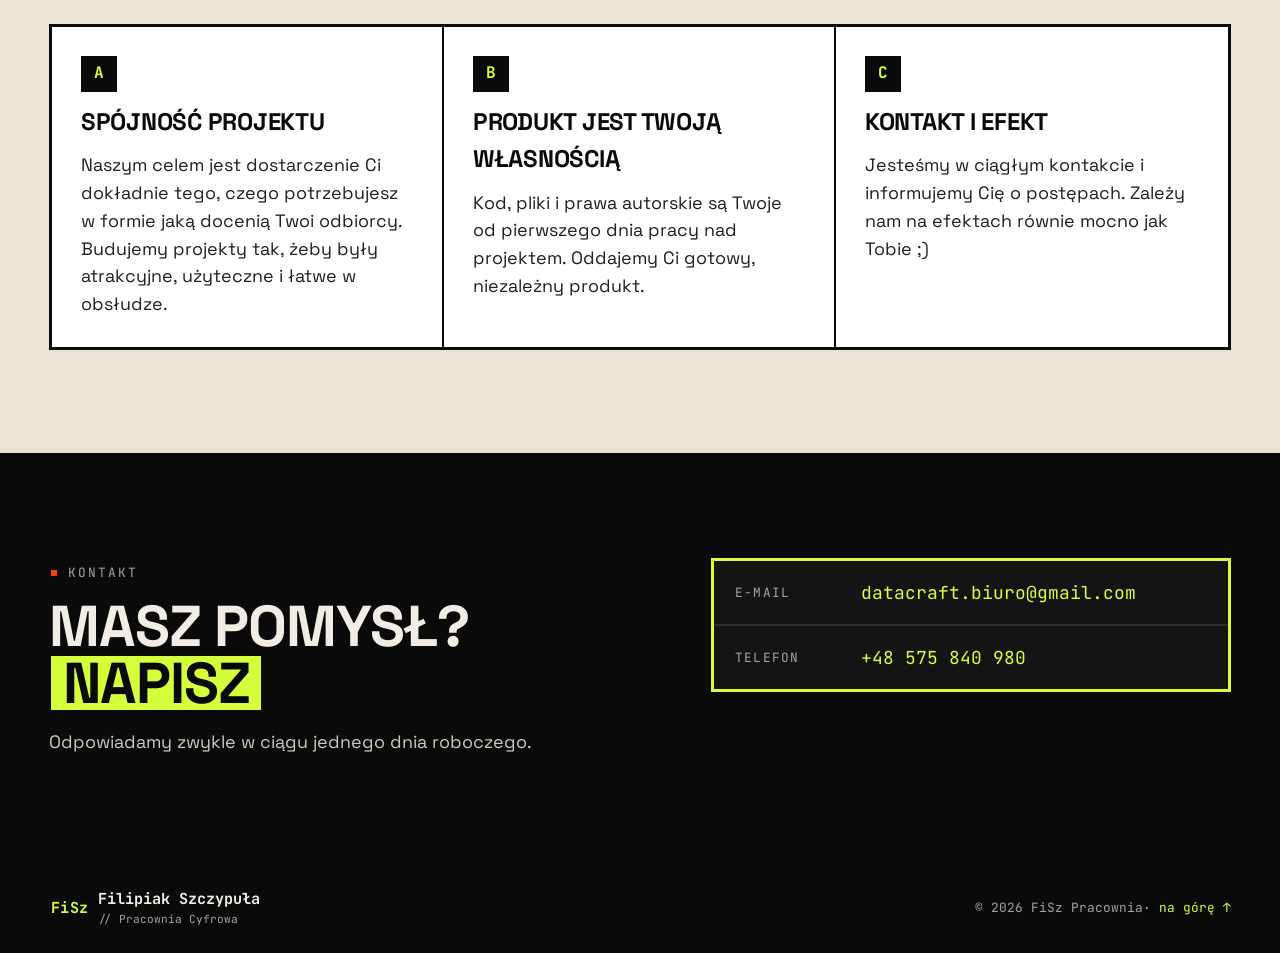
==== commit e8e888b5: "komit 1 09.07" ====
--- a/index.html
+++ b/index.html
@@ -160,7 +160,7 @@
     </section>
 
 
-    <section class="portfolio" id="portfolio" aria-labelledby="portfolio-title">
+  <section class="portfolio" id="portfolio" aria-labelledby="portfolio-title">
   <div class="container">
     <header class="section__head">
       <p class="eyebrow"><span class="dot"></span> Portfolio</p>
@@ -202,6 +202,22 @@
           <p>Modele do animacji oraz druku 3D.</p>
         </div>
       </a>
+
+      <button class="portfolio__item portfolio__item--prototype" type="button" data-prototype="prototyp-strony-firmowej-preview.html">
+        <div class="portfolio__image portfolio__preview" aria-hidden="true">
+          <iframe
+            src="prototyp-strony-firmowej-preview.html"
+            title="Podgląd prototypu strony firmowej"
+            loading="lazy"
+            tabindex="-1">
+          </iframe>
+        </div>
+
+        <div class="portfolio__content">
+          <h3>Prototyp strony firmowej</h3>
+          <p>Interaktywny podgląd gotowego szablonu strony. Kliknij, aby zobaczyć projekt w dużym oknie.</p>
+        </div>
+      </button>
     </div>
   </div>
 </section>
@@ -266,6 +282,27 @@
 
   </main>
 
+  <div class="prototype-modal" id="prototypeModal" aria-hidden="true">
+  <div class="prototype-modal__backdrop" data-close-prototype></div>
+
+  <div class="prototype-modal__dialog" role="dialog" aria-modal="true" aria-label="Podgląd prototypu strony">
+    <div class="prototype-modal__bar">
+      <span class="prototype-modal__title">Podgląd prototypu strony</span>
+      <a class="prototype-modal__open" href="prototyp-strony-firmowej-preview.html" target="_blank" rel="noopener noreferrer">
+        Otwórz w nowej karcie
+      </a>
+      <button class="prototype-modal__close" type="button" data-close-prototype aria-label="Zamknij">×</button>
+    </div>
+
+    <iframe
+      class="prototype-modal__frame"
+      id="prototypeModalFrame"
+      src=""
+      title="Pełny podgląd prototypu strony">
+    </iframe>
+  </div>
+</div>
+
   <!-- ============== FOOTER ============== -->
   <footer class="footer">
     <div class="container footer__inner">
@@ -284,6 +321,48 @@
     </div>
   </footer>
 
+  <!-- ============== PORTFOLIO IFRAME MODAL SCRIPT ============== -->
+<script>
+  (function () {
+    const modal = document.getElementById("prototypeModal");
+    const modalFrame = document.getElementById("prototypeModalFrame");
+    const prototypeCards = document.querySelectorAll("[data-prototype]");
+    const closeButtons = document.querySelectorAll("[data-close-prototype]");
+
+    if (!modal || !modalFrame || !prototypeCards.length) return;
+
+    function openPrototype(url) {
+      modalFrame.src = url;
+      modal.classList.add("is-open");
+      modal.setAttribute("aria-hidden", "false");
+      document.body.classList.add("prototype-modal-open");
+    }
+
+    function closePrototype() {
+      modal.classList.remove("is-open");
+      modal.setAttribute("aria-hidden", "true");
+      document.body.classList.remove("prototype-modal-open");
+      modalFrame.src = "";
+    }
+
+    prototypeCards.forEach((card) => {
+      card.addEventListener("click", () => {
+        openPrototype(card.dataset.prototype);
+      });
+    });
+
+    closeButtons.forEach((button) => {
+      button.addEventListener("click", closePrototype);
+    });
+
+    document.addEventListener("keydown", (event) => {
+      if (event.key === "Escape" && modal.classList.contains("is-open")) {
+        closePrototype();
+      }
+    });
+  })();
+</script>
+
   <script src="script.js" defer></script>
 </body>
 </html>
--- a/styles.css
+++ b/styles.css
@@ -728,4 +728,195 @@
 .portfolio__item:focus-visible {
   outline: 3px solid var(--accent-3);
   outline-offset: 4px;
+}
+
+
+
+/* ---------- PORTFOLIO IFRAME PREVIEW + MODAL ---------- */
+
+.portfolio__item--prototype {
+  width: 100%;
+  color: inherit;
+  text-decoration: none;
+  cursor: pointer;
+  appearance: none;
+  -webkit-appearance: none;
+  text-align: left;
+  font: inherit;
+  background: var(--bg);
+  border: 0;
+  border-right: 2px solid var(--ink);
+}
+
+.portfolio__item--prototype:hover {
+  background: var(--accent);
+  transform: translateY(-4px);
+}
+
+.portfolio__preview {
+  position: relative;
+  background: var(--paper);
+  overflow: hidden;
+}
+
+.portfolio__preview iframe {
+  width: 1440px;
+  height: 980px;
+  border: 0;
+  transform: scale(0.32);
+  transform-origin: top left;
+  pointer-events: none;
+  background: var(--paper);
+}
+
+.portfolio__preview::after {
+  content: "Kliknij, aby powiększyć";
+  position: absolute;
+  right: 1rem;
+  bottom: 1rem;
+  z-index: 2;
+  padding: .55rem .75rem;
+  background: var(--ink);
+  color: var(--accent);
+  border: 2px solid var(--ink);
+  box-shadow: 3px 3px 0 0 var(--accent);
+  font-family: var(--font-mono);
+  font-size: var(--fs-xs);
+  font-weight: 700;
+  text-transform: uppercase;
+  letter-spacing: .04em;
+}
+
+.prototype-modal {
+  position: fixed;
+  inset: 0;
+  z-index: 99999;
+  display: none;
+}
+
+.prototype-modal.is-open {
+  display: block;
+}
+
+.prototype-modal__backdrop {
+  position: absolute;
+  inset: 0;
+  background: rgba(10, 10, 10, .76);
+}
+
+.prototype-modal__dialog {
+  position: absolute;
+  inset: clamp(.7rem, 2vw, 1.6rem);
+  display: flex;
+  flex-direction: column;
+  overflow: hidden;
+  background: var(--paper);
+  border: var(--border-th);
+  box-shadow: var(--shadow-lg);
+}
+
+.prototype-modal__bar {
+  min-height: 62px;
+  flex: 0 0 auto;
+  display: flex;
+  align-items: center;
+  gap: .8rem;
+  padding: .75rem 1rem;
+  background: var(--ink);
+  color: var(--bg);
+  border-bottom: var(--border-th);
+  font-family: var(--font-mono);
+}
+
+.prototype-modal__title {
+  margin-right: auto;
+  font-weight: 700;
+  text-transform: uppercase;
+  letter-spacing: .04em;
+  font-size: var(--fs-sm);
+}
+
+.prototype-modal__open {
+  display: inline-flex;
+  align-items: center;
+  justify-content: center;
+  min-height: 38px;
+  padding: .55rem .8rem;
+  background: var(--accent);
+  color: var(--ink);
+  border: 2px solid var(--accent);
+  font-weight: 700;
+  font-size: var(--fs-xs);
+  text-transform: uppercase;
+  letter-spacing: .04em;
+}
+
+.prototype-modal__close {
+  width: 40px;
+  height: 40px;
+  display: grid;
+  place-items: center;
+  background: var(--paper);
+  color: var(--ink);
+  border: 2px solid var(--paper);
+  font-size: 1.8rem;
+  line-height: 1;
+  cursor: pointer;
+}
+
+.prototype-modal__close:hover,
+.prototype-modal__open:hover {
+  transform: translate(2px, 2px);
+}
+
+.prototype-modal__frame {
+  width: 100%;
+  flex: 1;
+  border: 0;
+  background: var(--paper);
+}
+
+body.prototype-modal-open {
+  overflow: hidden;
+}
+
+@media (max-width: 900px) {
+  .portfolio__item--prototype {
+    border-right: 0;
+    border-bottom: 2px solid var(--ink);
+  }
+
+  .portfolio__preview iframe {
+    transform: scale(0.26);
+  }
+}
+
+@media (max-width: 620px) {
+  .portfolio__preview iframe {
+    transform: scale(0.21);
+  }
+
+  .portfolio__preview::after {
+    right: .75rem;
+    bottom: .75rem;
+    max-width: calc(100% - 1.5rem);
+    font-size: .65rem;
+  }
+
+  .prototype-modal__dialog {
+    inset: .6rem;
+  }
+
+  .prototype-modal__bar {
+    flex-wrap: wrap;
+    min-height: auto;
+  }
+
+  .prototype-modal__title {
+    width: 100%;
+  }
+
+  .prototype-modal__open {
+    flex: 1;
+  }
 }
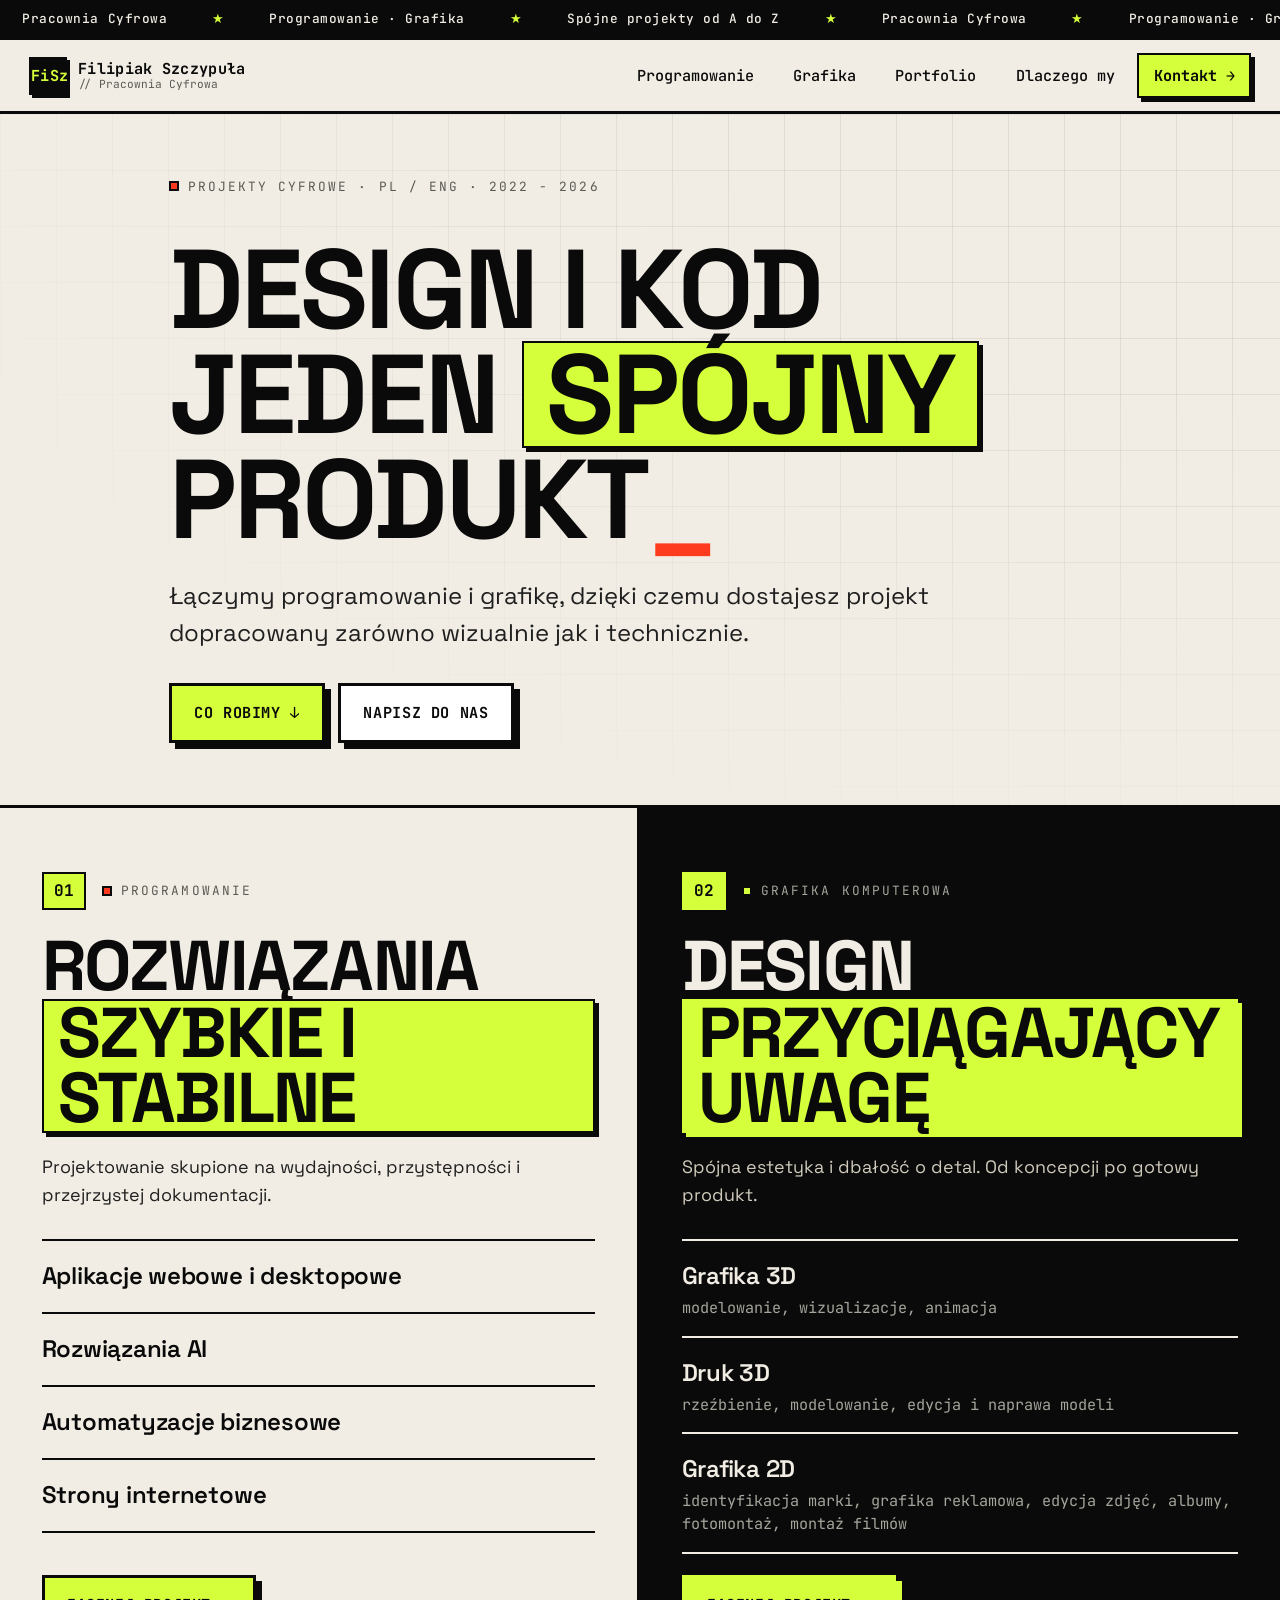
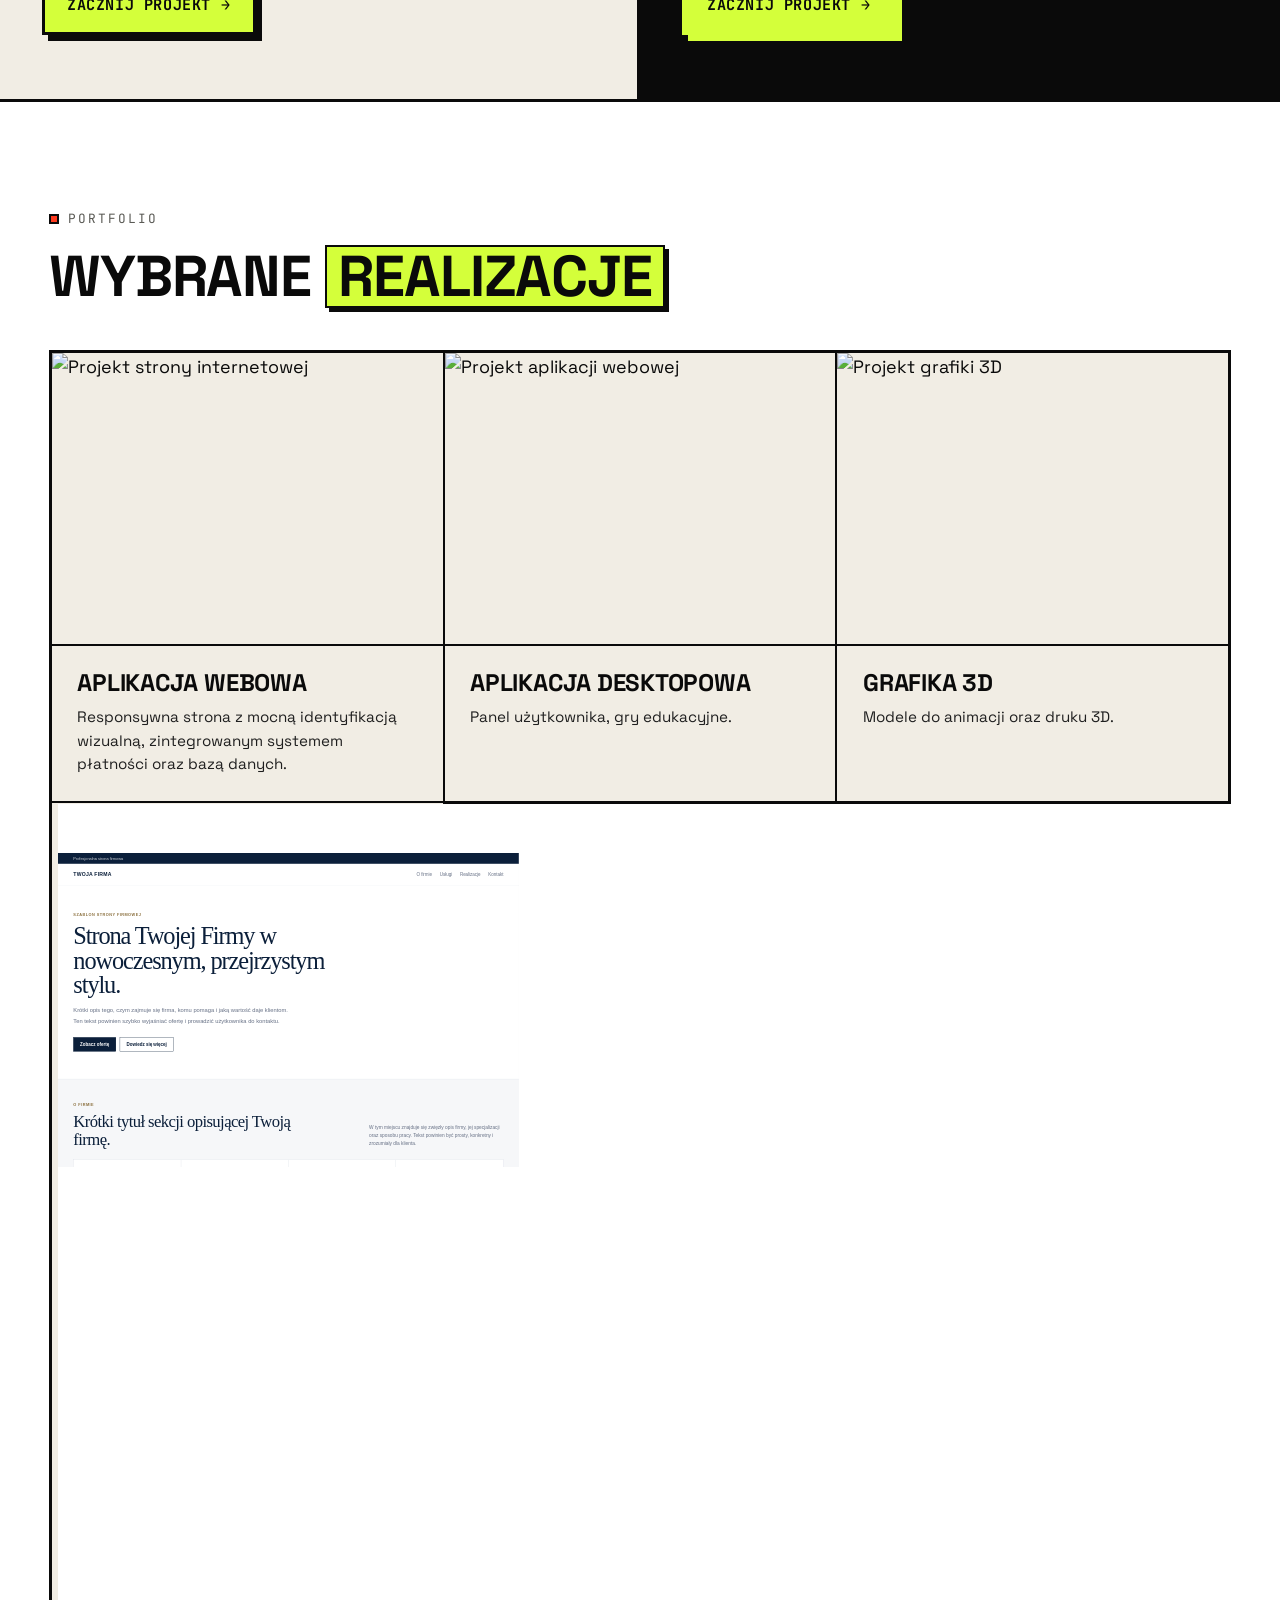
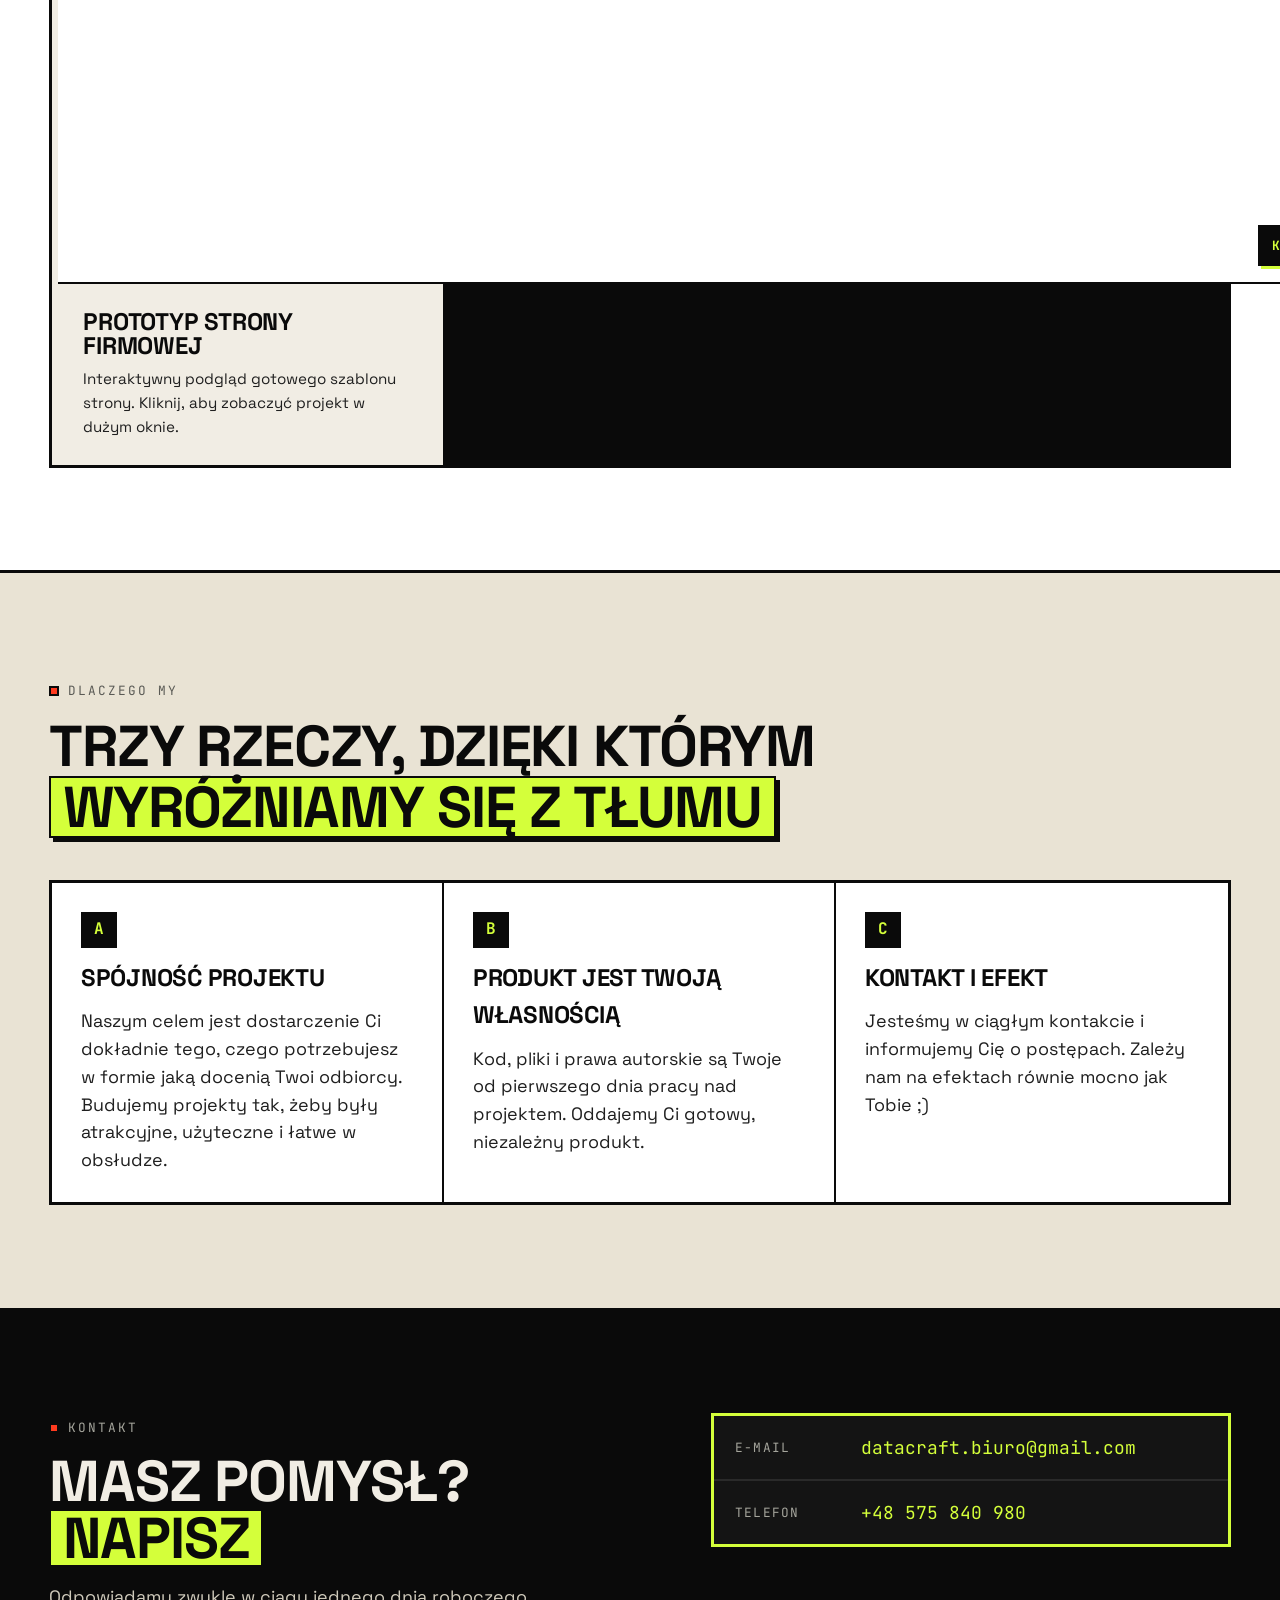
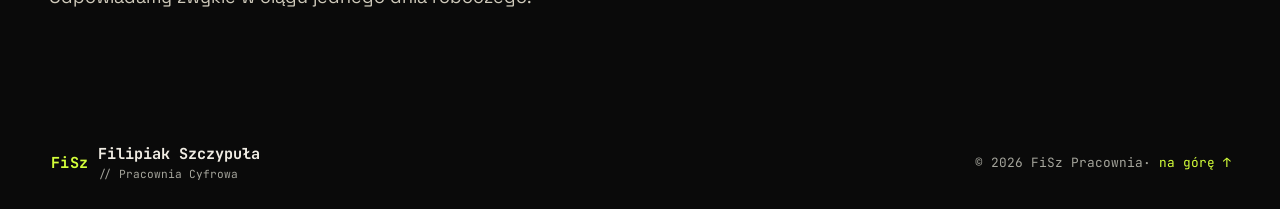
==== commit 4e70447f: "komit 2 09.07" ====
--- a/index.html
+++ b/index.html
@@ -204,7 +204,7 @@
       </a>
 
       <button class="portfolio__item portfolio__item--prototype" type="button" data-prototype="prototyp-strony-firmowej-preview.html">
-        <div class="portfolio__image portfolio__preview" aria-hidden="true">
+        <div class="portfolio__image portfolio__preview">
           <iframe
             src="prototyp-strony-firmowej-preview.html"
             title="Podgląd prototypu strony firmowej"
@@ -282,15 +282,22 @@
 
   </main>
 
-  <div class="prototype-modal" id="prototypeModal" aria-hidden="true">
+  <!-- ============== PROTOTYPE MODAL ============== -->
+<div class="prototype-modal" id="prototypeModal" aria-hidden="true">
   <div class="prototype-modal__backdrop" data-close-prototype></div>
 
   <div class="prototype-modal__dialog" role="dialog" aria-modal="true" aria-label="Podgląd prototypu strony">
     <div class="prototype-modal__bar">
       <span class="prototype-modal__title">Podgląd prototypu strony</span>
-      <a class="prototype-modal__open" href="prototyp-strony-firmowej-preview.html" target="_blank" rel="noopener noreferrer">
+
+      <a
+        class="prototype-modal__open"
+        href="prototyp-strony-firmowej-preview.html"
+        target="_blank"
+        rel="noopener noreferrer">
         Otwórz w nowej karcie
       </a>
+
       <button class="prototype-modal__close" type="button" data-close-prototype aria-label="Zamknij">×</button>
     </div>
 
@@ -322,6 +329,7 @@
   </footer>
 
   <!-- ============== PORTFOLIO IFRAME MODAL SCRIPT ============== -->
+<!-- ============== PORTFOLIO IFRAME MODAL SCRIPT ============== -->
 <script>
   (function () {
     const modal = document.getElementById("prototypeModal");
--- a/styles.css
+++ b/styles.css
@@ -642,26 +642,31 @@
 .portfolio__grid {
   display: grid;
   grid-template-columns: repeat(3, 1fr);
-  gap: 0;
+  gap: 2px;
   border: var(--border-th);
   background: var(--ink);
 }
 
 .portfolio__item {
+  min-width: 0;
+  color: inherit;
+  text-decoration: none;
+  cursor: pointer;
   background: var(--bg);
-  border-right: 2px solid var(--ink);
   display: flex;
   flex-direction: column;
+  border: 0;
   transition: background .18s ease, transform .18s ease;
-}
-
-.portfolio__item:last-child {
-  border-right: 0;
 }
 
 .portfolio__item:hover {
   background: var(--accent);
   transform: translateY(-4px);
+}
+
+.portfolio__item:focus-visible {
+  outline: 3px solid var(--accent-3);
+  outline-offset: 4px;
 }
 
 .portfolio__image {
@@ -700,57 +705,13 @@
   max-width: 38ch;
 }
 
-@media (max-width: 900px) {
-  .portfolio__grid {
-    grid-template-columns: 1fr;
-  }
-
-  .portfolio__item {
-    border-right: 0;
-    border-bottom: 2px solid var(--ink);
-  }
-
-  .portfolio__item:last-child {
-    border-bottom: 0;
-  }
-
-  .portfolio__image {
-    aspect-ratio: 16 / 10;
-  }
-}
-
-.portfolio__item {
-  color: inherit;
-  text-decoration: none;
-  cursor: pointer;
-}
-
-.portfolio__item:focus-visible {
-  outline: 3px solid var(--accent-3);
-  outline-offset: 4px;
-}
-
-
-
-/* ---------- PORTFOLIO IFRAME PREVIEW + MODAL ---------- */
-
+/* ---------- PORTFOLIO IFRAME ITEMS ---------- */
 .portfolio__item--prototype {
   width: 100%;
-  color: inherit;
-  text-decoration: none;
-  cursor: pointer;
   appearance: none;
   -webkit-appearance: none;
   text-align: left;
   font: inherit;
-  background: var(--bg);
-  border: 0;
-  border-right: 2px solid var(--ink);
-}
-
-.portfolio__item--prototype:hover {
-  background: var(--accent);
-  transform: translateY(-4px);
 }
 
 .portfolio__preview {
@@ -787,6 +748,7 @@
   letter-spacing: .04em;
 }
 
+/* ---------- PROTOTYPE MODAL ---------- */
 .prototype-modal {
   position: fixed;
   inset: 0;
@@ -881,9 +843,12 @@
 }
 
 @media (max-width: 900px) {
-  .portfolio__item--prototype {
-    border-right: 0;
-    border-bottom: 2px solid var(--ink);
+  .portfolio__grid {
+    grid-template-columns: 1fr;
+  }
+
+  .portfolio__image {
+    aspect-ratio: 16 / 10;
   }
 
   .portfolio__preview iframe {
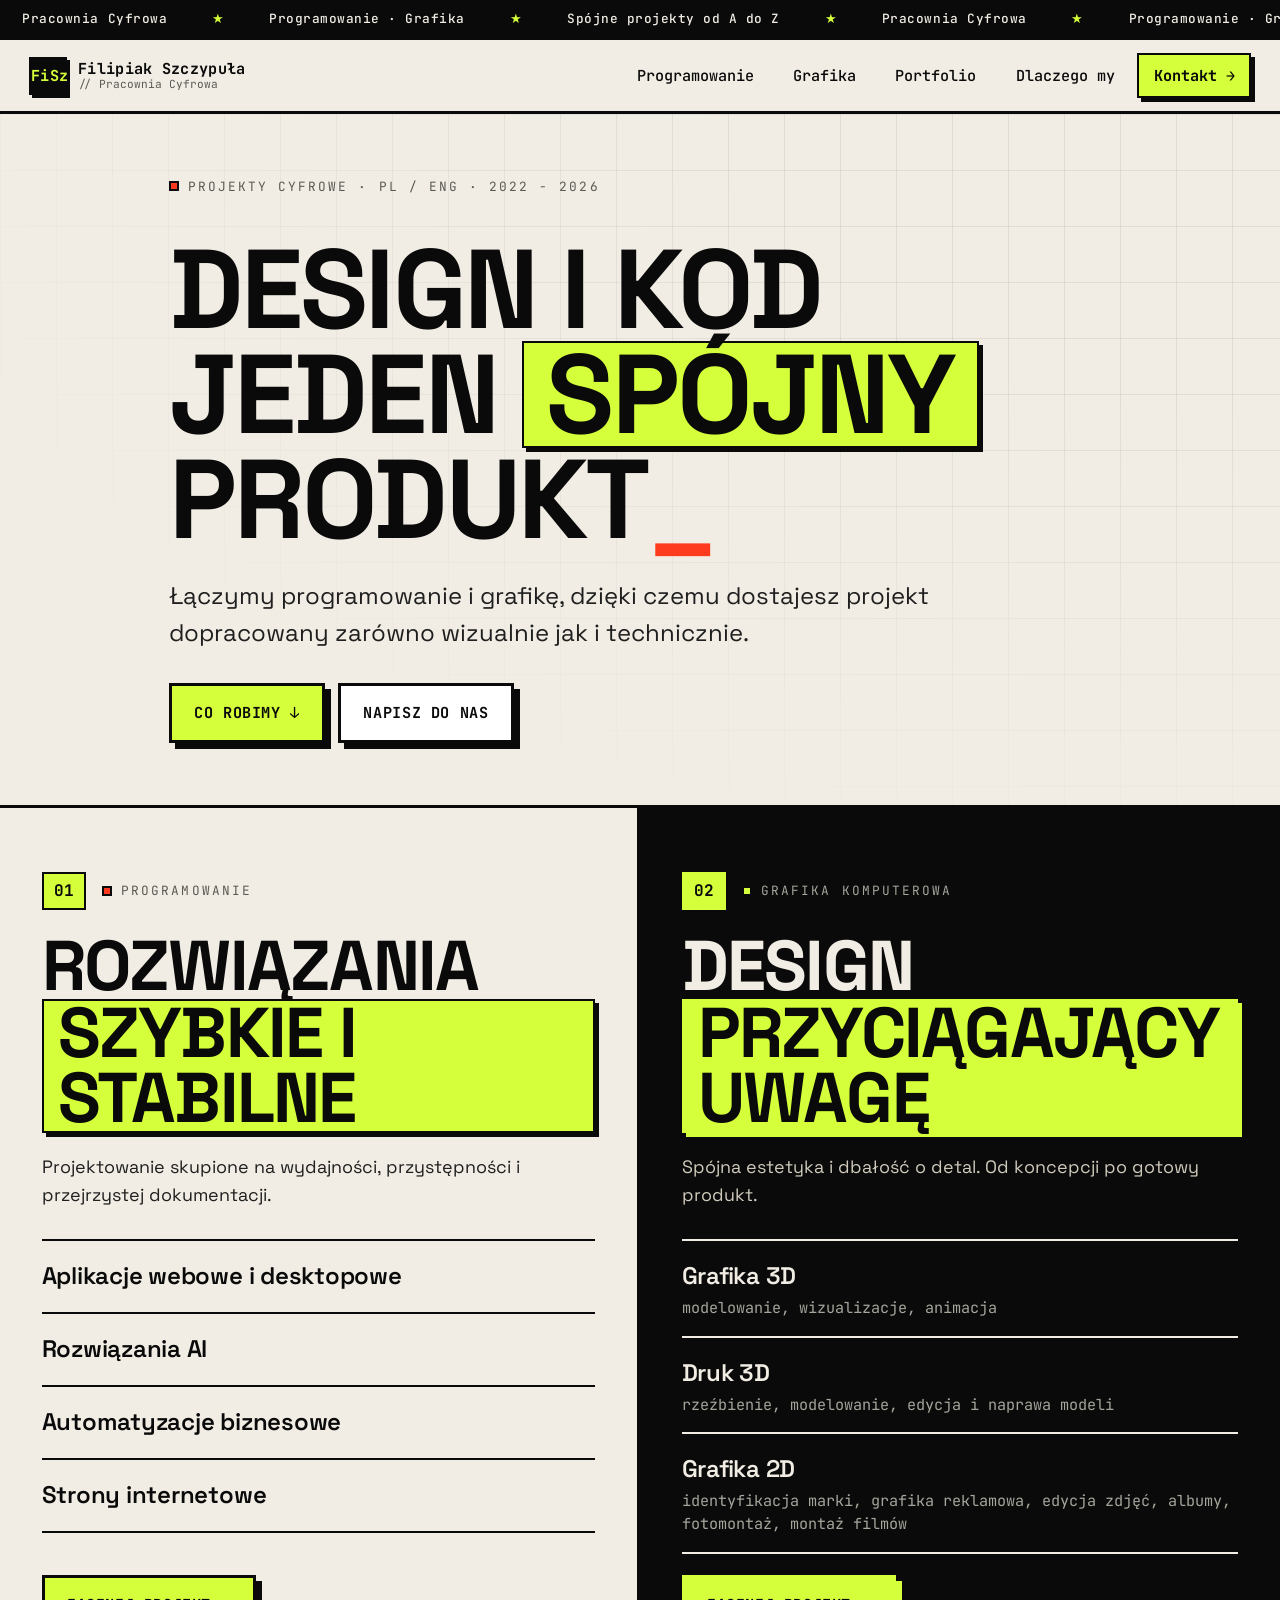
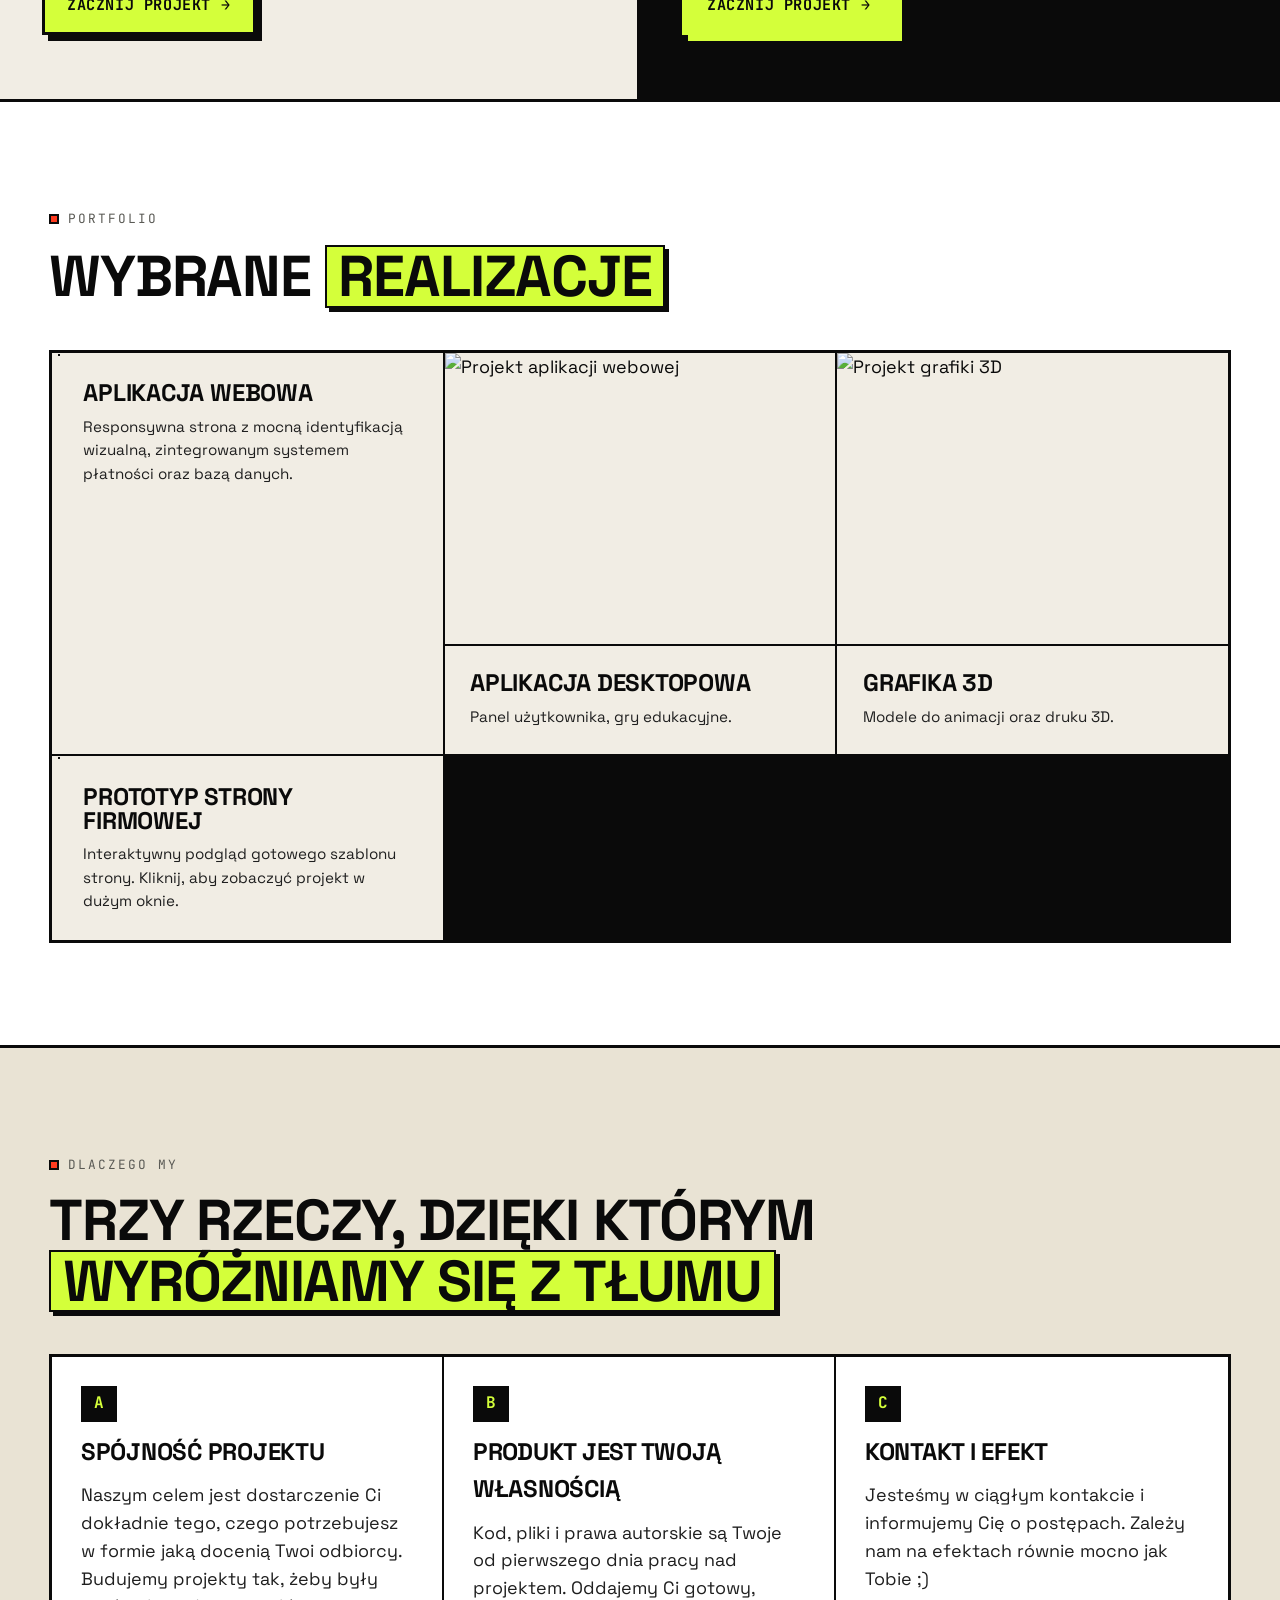
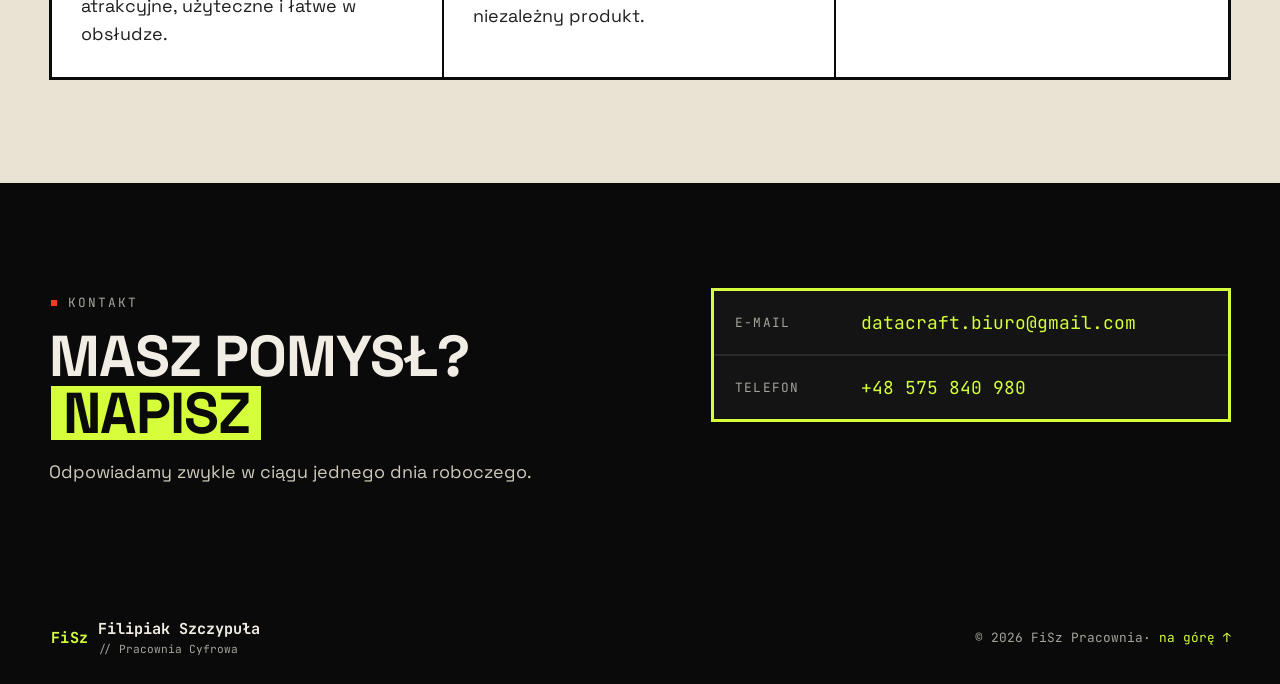
==== commit d2087a8e: "komit 4 09.07" ====
--- a/index.html
+++ b/index.html
@@ -170,16 +170,21 @@
     </header>
 
     <div class="portfolio__grid">
-      <a class="portfolio__item" href="https://mentorjezykowy.pl/" target="_blank" rel="noopener noreferrer">
-        <div class="portfolio__image">
-          <img src="../images/mentor.png" alt="Projekt strony internetowej" loading="lazy">
-        </div>
-
-        <div class="portfolio__content">
-          <h3>Aplikacja webowa</h3>
-          <p>Responsywna strona z mocną identyfikacją wizualną, zintegrowanym systemem płatności oraz bazą danych.</p>
-        </div>
-      </a>
+      <button class="portfolio__item portfolio__item--prototype" type="button" data-prototype="https://mentorjezykowy.pl/">
+  <div class="portfolio__image portfolio__preview">
+    <iframe
+      src="https://mentorjezykowy.pl/"
+      title="Podgląd strony Mentor Językowy"
+      loading="lazy"
+      tabindex="-1">
+    </iframe>
+  </div>
+
+  <div class="portfolio__content">
+    <h3>Aplikacja webowa</h3>
+    <p>Responsywna strona z mocną identyfikacją wizualną, zintegrowanym systemem płatności oraz bazą danych.</p>
+  </div>
+</button>
 
       <a class="portfolio__item" href="https://apps.microsoft.com/detail/9n2g4152vn61?hl=pl-PL&gl=PL" target="_blank" rel="noopener noreferrer">
         <div class="portfolio__image">
@@ -291,12 +296,13 @@
       <span class="prototype-modal__title">Podgląd prototypu strony</span>
 
       <a
-        class="prototype-modal__open"
-        href="prototyp-strony-firmowej-preview.html"
-        target="_blank"
-        rel="noopener noreferrer">
-        Otwórz w nowej karcie
-      </a>
+  class="prototype-modal__open"
+  id="prototypeModalOpen"
+  href="#"
+  target="_blank"
+  rel="noopener noreferrer">
+  Otwórz w nowej karcie
+</a>
 
       <button class="prototype-modal__close" type="button" data-close-prototype aria-label="Zamknij">×</button>
     </div>
@@ -334,6 +340,7 @@
   (function () {
     const modal = document.getElementById("prototypeModal");
     const modalFrame = document.getElementById("prototypeModalFrame");
+    const modalOpen = document.getElementById("prototypeModalOpen");
     const prototypeCards = document.querySelectorAll("[data-prototype]");
     const closeButtons = document.querySelectorAll("[data-close-prototype]");
 
@@ -341,6 +348,11 @@
 
     function openPrototype(url) {
       modalFrame.src = url;
+
+      if (modalOpen) {
+        modalOpen.href = url;
+      }
+
       modal.classList.add("is-open");
       modal.setAttribute("aria-hidden", "false");
       document.body.classList.add("prototype-modal-open");
@@ -351,6 +363,10 @@
       modal.setAttribute("aria-hidden", "true");
       document.body.classList.remove("prototype-modal-open");
       modalFrame.src = "";
+
+      if (modalOpen) {
+        modalOpen.href = "#";
+      }
     }
 
     prototypeCards.forEach((card) => {
--- a/styles.css
+++ b/styles.css
@@ -716,16 +716,23 @@
 
 .portfolio__preview {
   position: relative;
+  display: block;
   background: var(--paper);
   overflow: hidden;
 }
 
 .portfolio__preview iframe {
-  width: 1440px;
-  height: 980px;
+  position: absolute;
+  top: 0;
+  left: 0;
+
+  width: 312.5%;
+  height: 312.5%;
+
   border: 0;
   transform: scale(0.32);
   transform-origin: top left;
+
   pointer-events: none;
   background: var(--paper);
 }
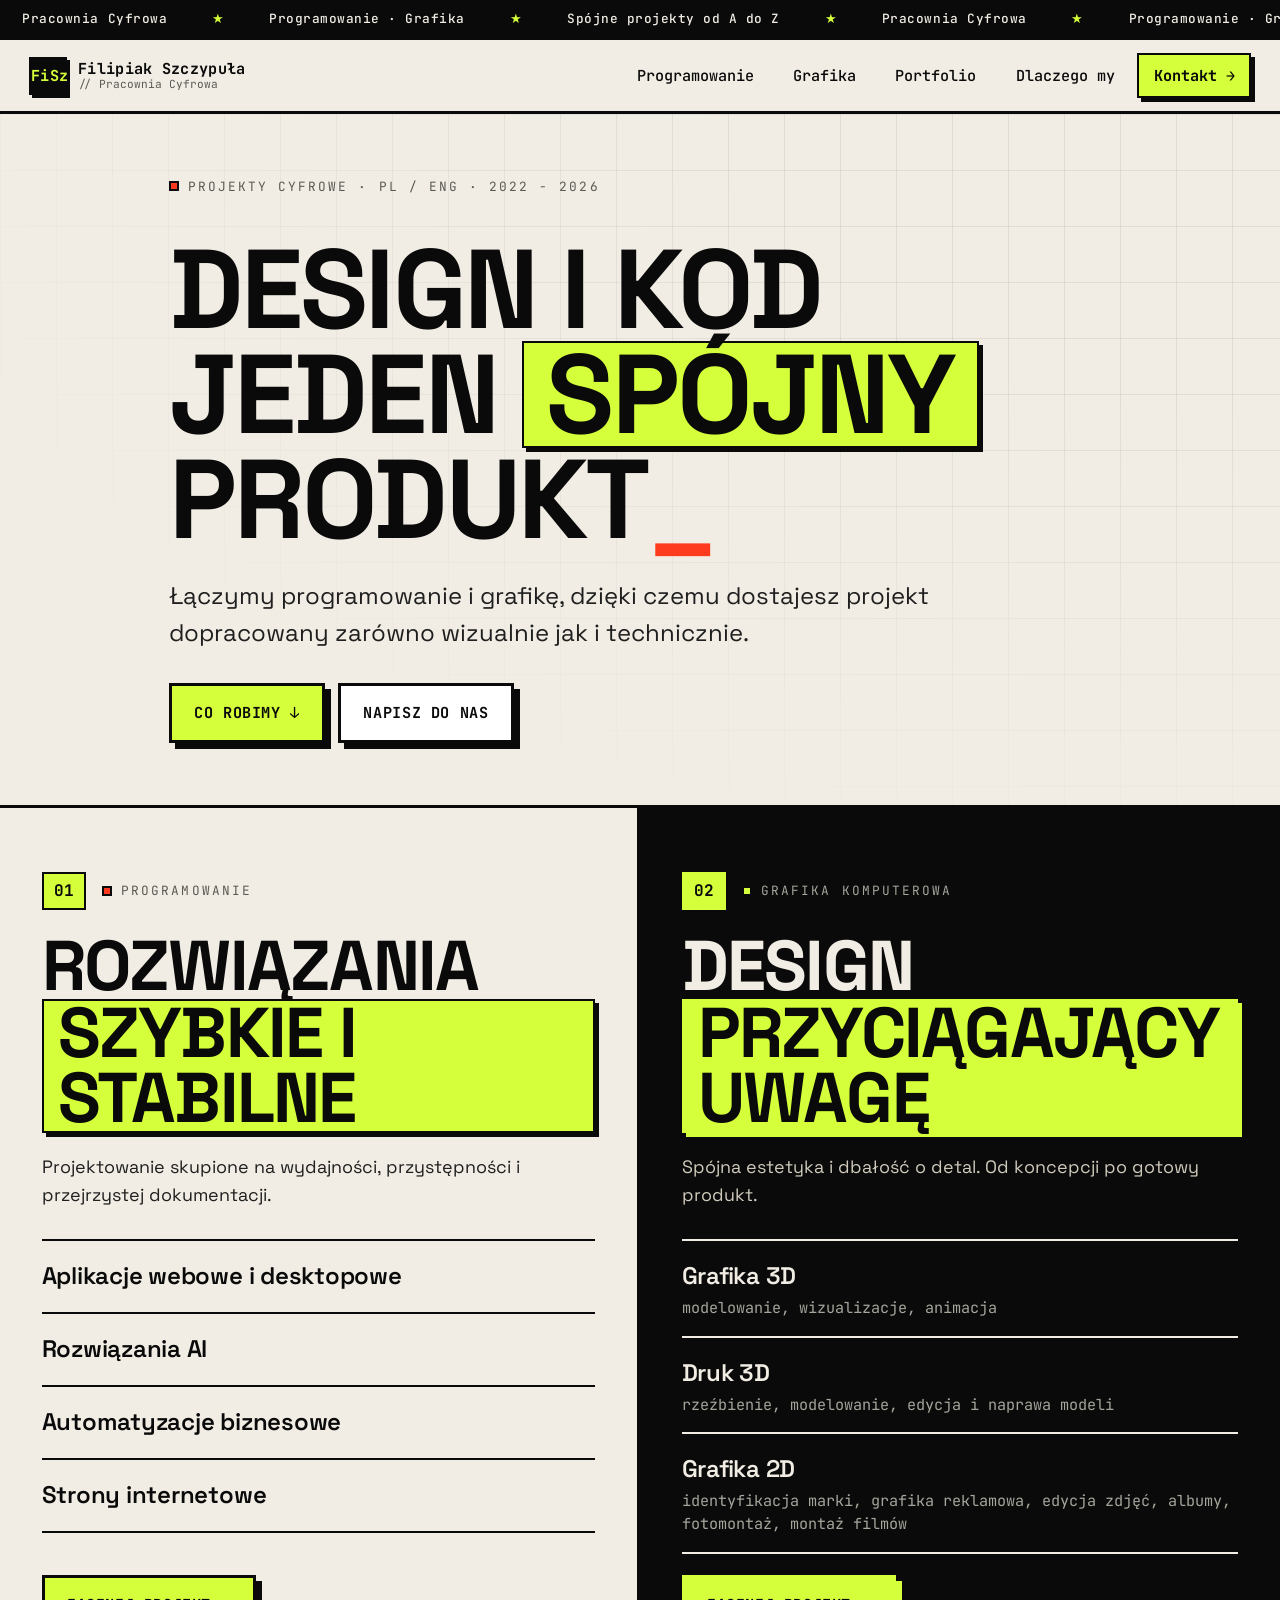
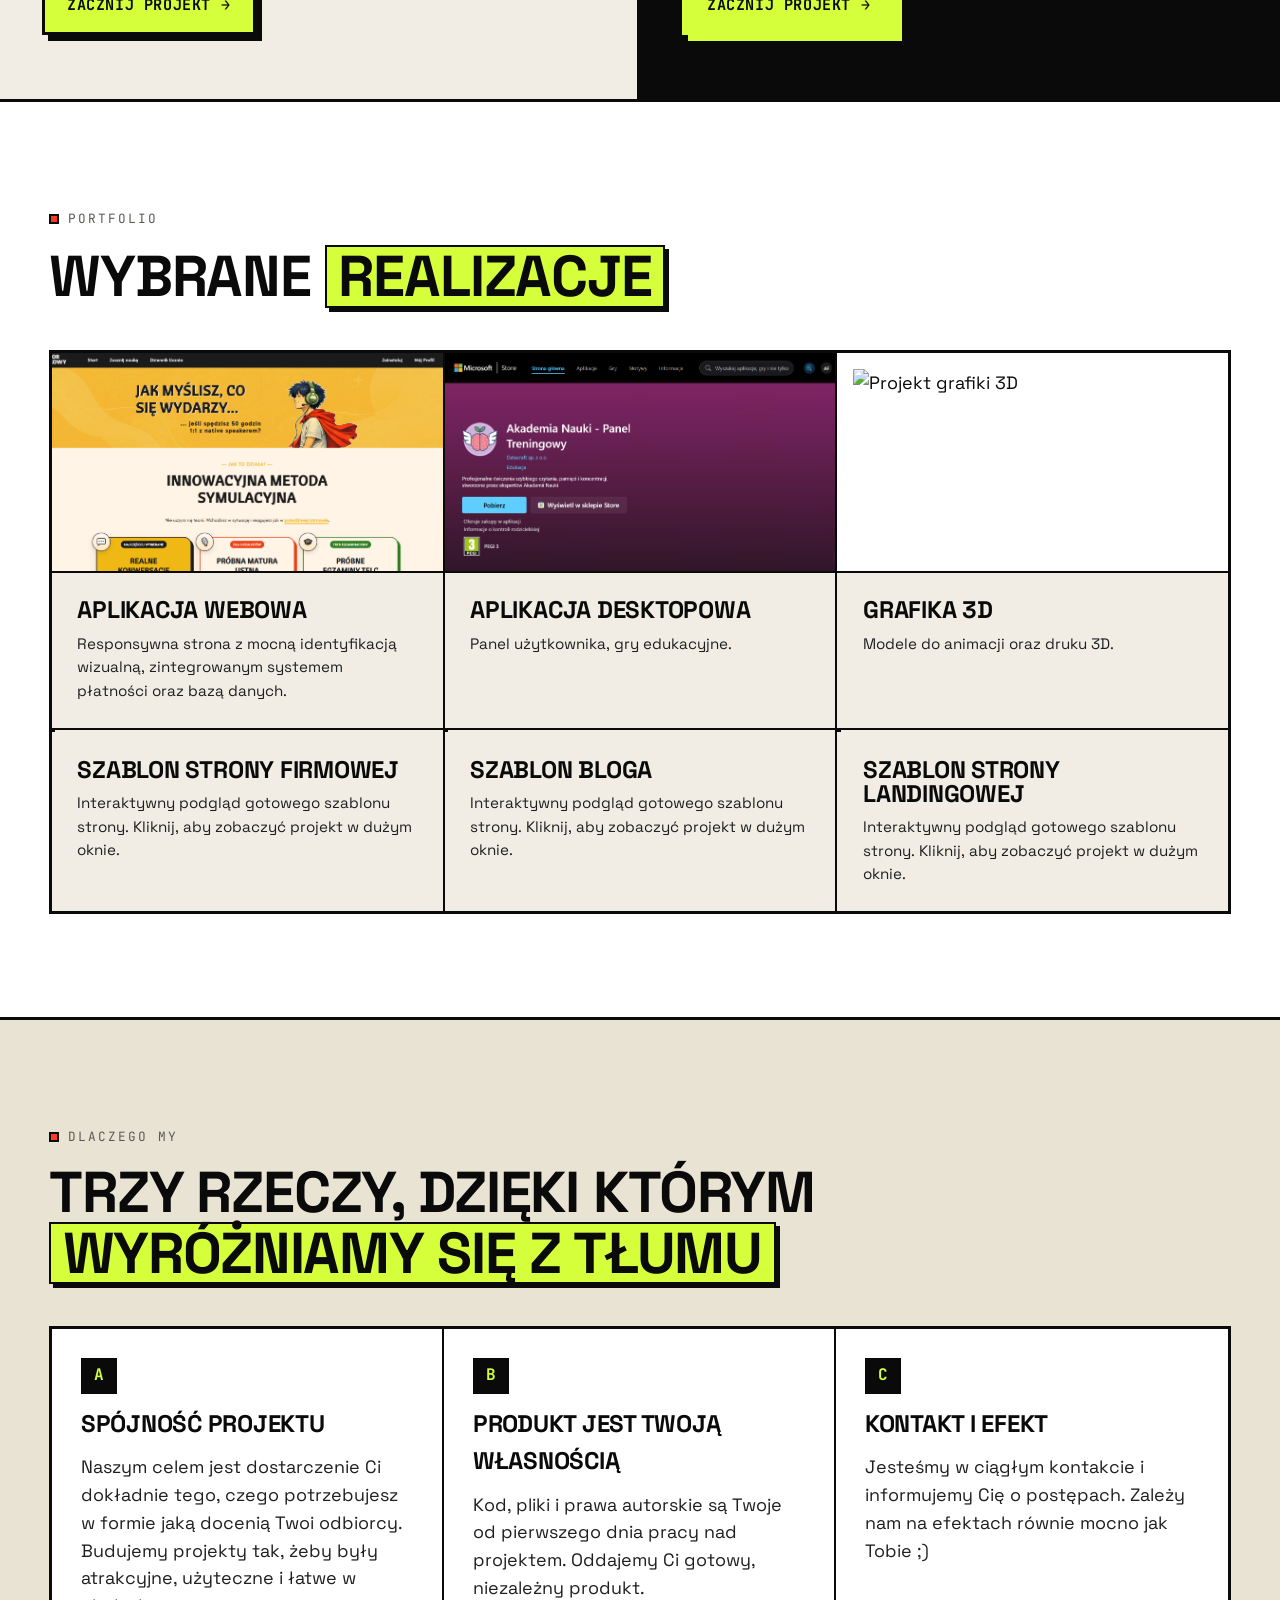
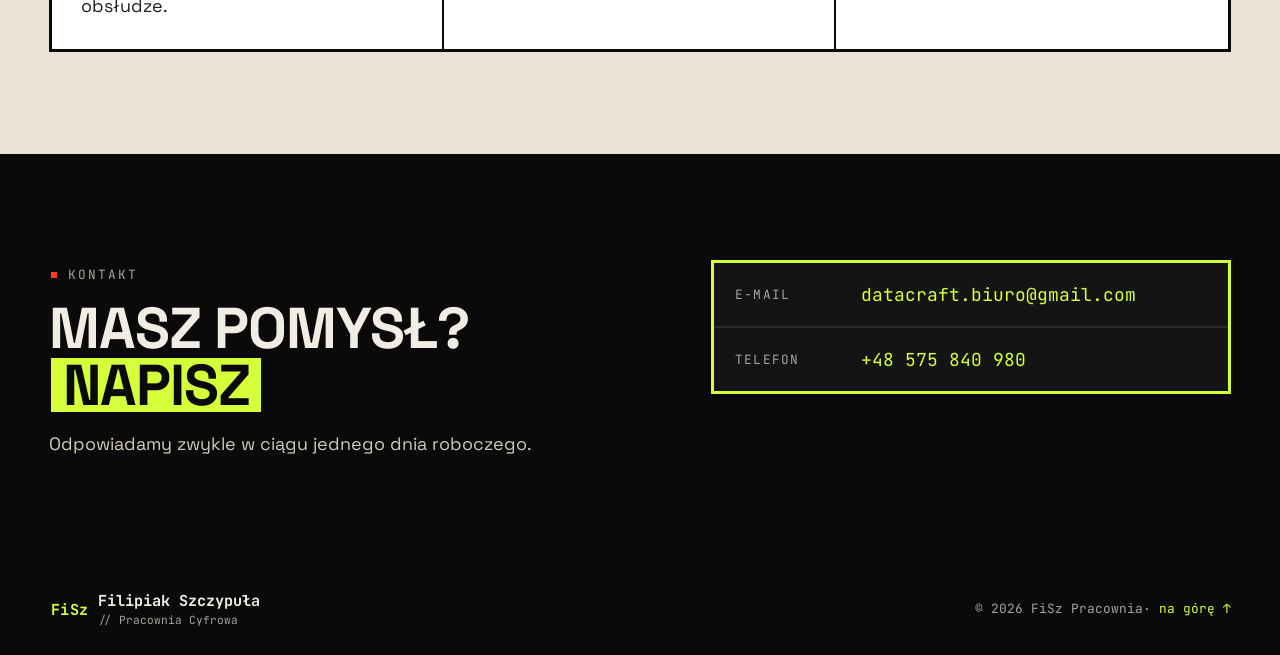
==== commit 1b2bf4cc: "komit 1 10.07" ====
--- a/index.html
+++ b/index.html
@@ -170,59 +170,99 @@
     </header>
 
     <div class="portfolio__grid">
-      <button class="portfolio__item portfolio__item--prototype" type="button" data-prototype="https://mentorjezykowy.pl/">
-  <div class="portfolio__image portfolio__preview">
-    <iframe
-      src="https://mentorjezykowy.pl/"
-      title="Podgląd strony Mentor Językowy"
-      loading="lazy"
-      tabindex="-1">
-    </iframe>
+
+<a class="portfolio__item" href="https://mentorjezykowy.pl/" target="_blank" rel="noopener noreferrer">
+  <div class="portfolio__image portfolio__image--screenshot">
+    <img src="../images/mentor_miniature.png" alt="Miniatura strony Mentor Językowy" loading="lazy">
   </div>
 
   <div class="portfolio__content">
     <h3>Aplikacja webowa</h3>
     <p>Responsywna strona z mocną identyfikacją wizualną, zintegrowanym systemem płatności oraz bazą danych.</p>
   </div>
-</button>
-
-      <a class="portfolio__item" href="https://apps.microsoft.com/detail/9n2g4152vn61?hl=pl-PL&gl=PL" target="_blank" rel="noopener noreferrer">
-        <div class="portfolio__image">
-          <img src="../images/panel.png" alt="Projekt aplikacji webowej" loading="lazy">
-        </div>
-
-        <div class="portfolio__content">
-          <h3>Aplikacja desktopowa</h3>
-          <p>Panel użytkownika, gry edukacyjne.</p>
-        </div>
-      </a>
-
-      <a class="portfolio__item">
-        <div class="portfolio__image">
-          <img src="../images/sailor.png" alt="Projekt grafiki 3D" loading="lazy">
-        </div>
-
-        <div class="portfolio__content">
-          <h3>Grafika 3D</h3>
-          <p>Modele do animacji oraz druku 3D.</p>
-        </div>
-      </a>
+</a>
+
+<a class="portfolio__item" href="https://apps.microsoft.com/detail/9n2g4152vn61?hl=pl-PL&gl=PL" target="_blank" rel="noopener noreferrer">
+  <div class="portfolio__image portfolio__image--screenshot">
+    <img src="./images/panel_miniature.png" alt="Miniatura aplikacji Panel Treningowy" loading="lazy">
+  </div>
+
+  <div class="portfolio__content">
+    <h3>Aplikacja desktopowa</h3>
+    <p>Panel użytkownika, gry edukacyjne.</p>
+  </div>
+</a>
+
+<a class="portfolio__item">
+  <div class="portfolio__image" style="background: var(--paper);">
+    <img
+      src="./images/sailor.png"
+      alt="Projekt grafiki 3D"
+      loading="lazy"
+      style="
+        width: 100% !important;
+        height: 100% !important;
+        object-fit: contain !important;
+        object-position: center center !important;
+        padding: 1rem;
+      ">
+  </div>
+
+  <div class="portfolio__content">
+    <h3>Grafika 3D</h3>
+    <p>Modele do animacji oraz druku 3D.</p>
+  </div>
+</a>
 
       <button class="portfolio__item portfolio__item--prototype" type="button" data-prototype="prototyp-strony-firmowej-preview.html">
         <div class="portfolio__image portfolio__preview">
           <iframe
             src="prototyp-strony-firmowej-preview.html"
-            title="Podgląd prototypu strony firmowej"
+            title="Podgląd szablonu strony firmowej"
             loading="lazy"
             tabindex="-1">
           </iframe>
         </div>
 
         <div class="portfolio__content">
-          <h3>Prototyp strony firmowej</h3>
+          <h3>Szablon strony firmowej</h3>
           <p>Interaktywny podgląd gotowego szablonu strony. Kliknij, aby zobaczyć projekt w dużym oknie.</p>
         </div>
       </button>
+
+
+        <button class="portfolio__item portfolio__item--prototype" type="button" data-prototype="prototyp-blog.html">
+        <div class="portfolio__image portfolio__preview">
+          <iframe
+            src="prototyp-blog.html"
+            title="Podgląd prototypu bloga"
+            loading="lazy"
+            tabindex="-1">
+          </iframe>
+        </div>
+
+        <div class="portfolio__content">
+          <h3>Szablon bloga</h3>
+          <p>Interaktywny podgląd gotowego szablonu strony. Kliknij, aby zobaczyć projekt w dużym oknie.</p>
+        </div>
+      </button>
+
+        <button class="portfolio__item portfolio__item--prototype" type="button" data-prototype="prototyp-strona.html">
+        <div class="portfolio__image portfolio__preview">
+          <iframe
+            src="prototyp-strona.html"
+            title="Podgląd prototypu strony landingowej"
+            loading="lazy"
+            tabindex="-1">
+          </iframe>
+        </div>
+
+        <div class="portfolio__content">
+          <h3>Szablon strony landingowej</h3>
+          <p>Interaktywny podgląd gotowego szablonu strony. Kliknij, aby zobaczyć projekt w dużym oknie.</p>
+        </div>
+      </button>
+
     </div>
   </div>
 </section>
@@ -291,9 +331,9 @@
 <div class="prototype-modal" id="prototypeModal" aria-hidden="true">
   <div class="prototype-modal__backdrop" data-close-prototype></div>
 
-  <div class="prototype-modal__dialog" role="dialog" aria-modal="true" aria-label="Podgląd prototypu strony">
+  <div class="prototype-modal__dialog" role="dialog" aria-modal="true" aria-label="Podgląd szablonu">
     <div class="prototype-modal__bar">
-      <span class="prototype-modal__title">Podgląd prototypu strony</span>
+      <span class="prototype-modal__title">Podgląd szablonu</span>
 
       <a
   class="prototype-modal__open"
@@ -311,7 +351,7 @@
       class="prototype-modal__frame"
       id="prototypeModalFrame"
       src=""
-      title="Pełny podgląd prototypu strony">
+      title="Pełny podgląd szablonu">
     </iframe>
   </div>
 </div>
@@ -387,6 +427,19 @@
   })();
 </script>
 
+  <script>
+  (function () {
+    const externalCards = document.querySelectorAll("[data-open-url]");
+
+    externalCards.forEach((card) => {
+      card.addEventListener("click", () => {
+        const url = card.dataset.openUrl;
+        window.open(url, "_blank", "noopener,noreferrer");
+      });
+    });
+  })();
+</script>
+
   <script src="script.js" defer></script>
 </body>
 </html>
--- a/styles.css
+++ b/styles.css
@@ -670,7 +670,7 @@
 }
 
 .portfolio__image {
-  aspect-ratio: 4 / 3;
+  aspect-ratio: 16 / 9;
   border-bottom: 2px solid var(--ink);
   background: transparent;
   overflow: hidden;
@@ -683,7 +683,7 @@
 .portfolio__image img {
   width: 100%;
   height: 100%;
-  object-fit: contain;
+  object-fit: cover;
   object-position: center;
 }
 
@@ -712,6 +712,7 @@
   -webkit-appearance: none;
   text-align: left;
   font: inherit;
+  padding:0;
 }
 
 .portfolio__preview {
@@ -721,20 +722,33 @@
   overflow: hidden;
 }
 
+/* iframe zachowuje się jak cover dla obrazka */
 .portfolio__preview iframe {
   position: absolute;
-  top: 0;
-  left: 0;
-
-  width: 312.5%;
-  height: 312.5%;
+  top: 50%;
+  left: 50%;
+
+  width: 360%;
+  height: 360%;
 
   border: 0;
-  transform: scale(0.32);
-  transform-origin: top left;
+  transform: translate(-50%, -50%) scale(0.32);
+  transform-origin: center center;
 
   pointer-events: none;
   background: var(--paper);
+}
+
+.portfolio__item--external {
+  width: 100%;
+  appearance: none;
+  -webkit-appearance: none;
+  text-align: left;
+  font: inherit;
+}
+
+.portfolio__item--external .portfolio__preview::after {
+  content: "Otwórz stronę";
 }
 
 .portfolio__preview::after {
@@ -859,13 +873,17 @@
   }
 
   .portfolio__preview iframe {
-    transform: scale(0.26);
+    width: 420%;
+    height: 420%;
+    transform: translate(-50%, -50%) scale(0.26);
   }
 }
 
 @media (max-width: 620px) {
   .portfolio__preview iframe {
-    transform: scale(0.21);
+    width: 520%;
+    height: 520%;
+    transform: translate(-50%, -50%) scale(0.21);
   }
 
   .portfolio__preview::after {
@@ -891,4 +909,22 @@
   .prototype-modal__open {
     flex: 1;
   }
+}
+
+
+.portfolio__image--full-height {
+  aspect-ratio: auto;
+  height: auto;
+  min-height: 0;
+  display: block;
+  overflow: visible;
+  background: var(--paper);
+}
+
+.portfolio__image--full-height img {
+  width: 100%;
+  height: auto;
+  display: block;
+  object-fit: unset;
+  object-position: unset;
 }
